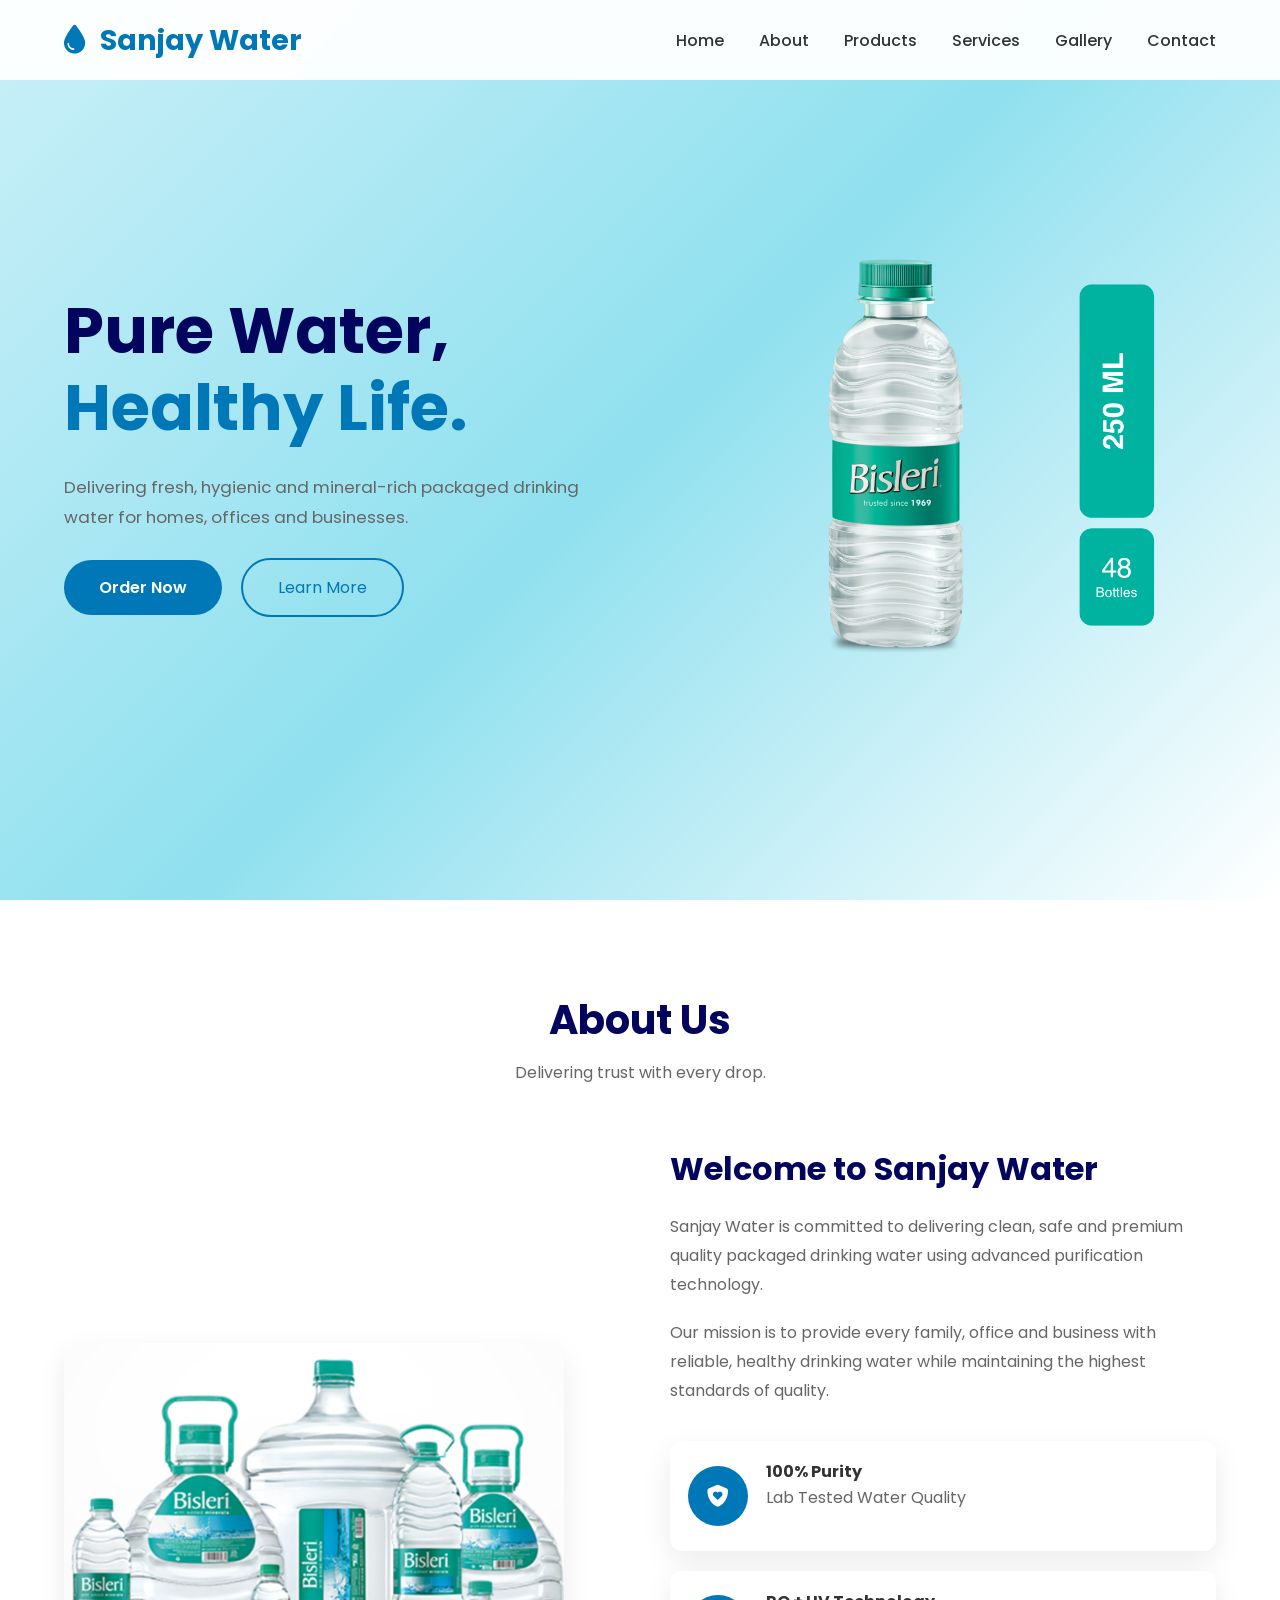
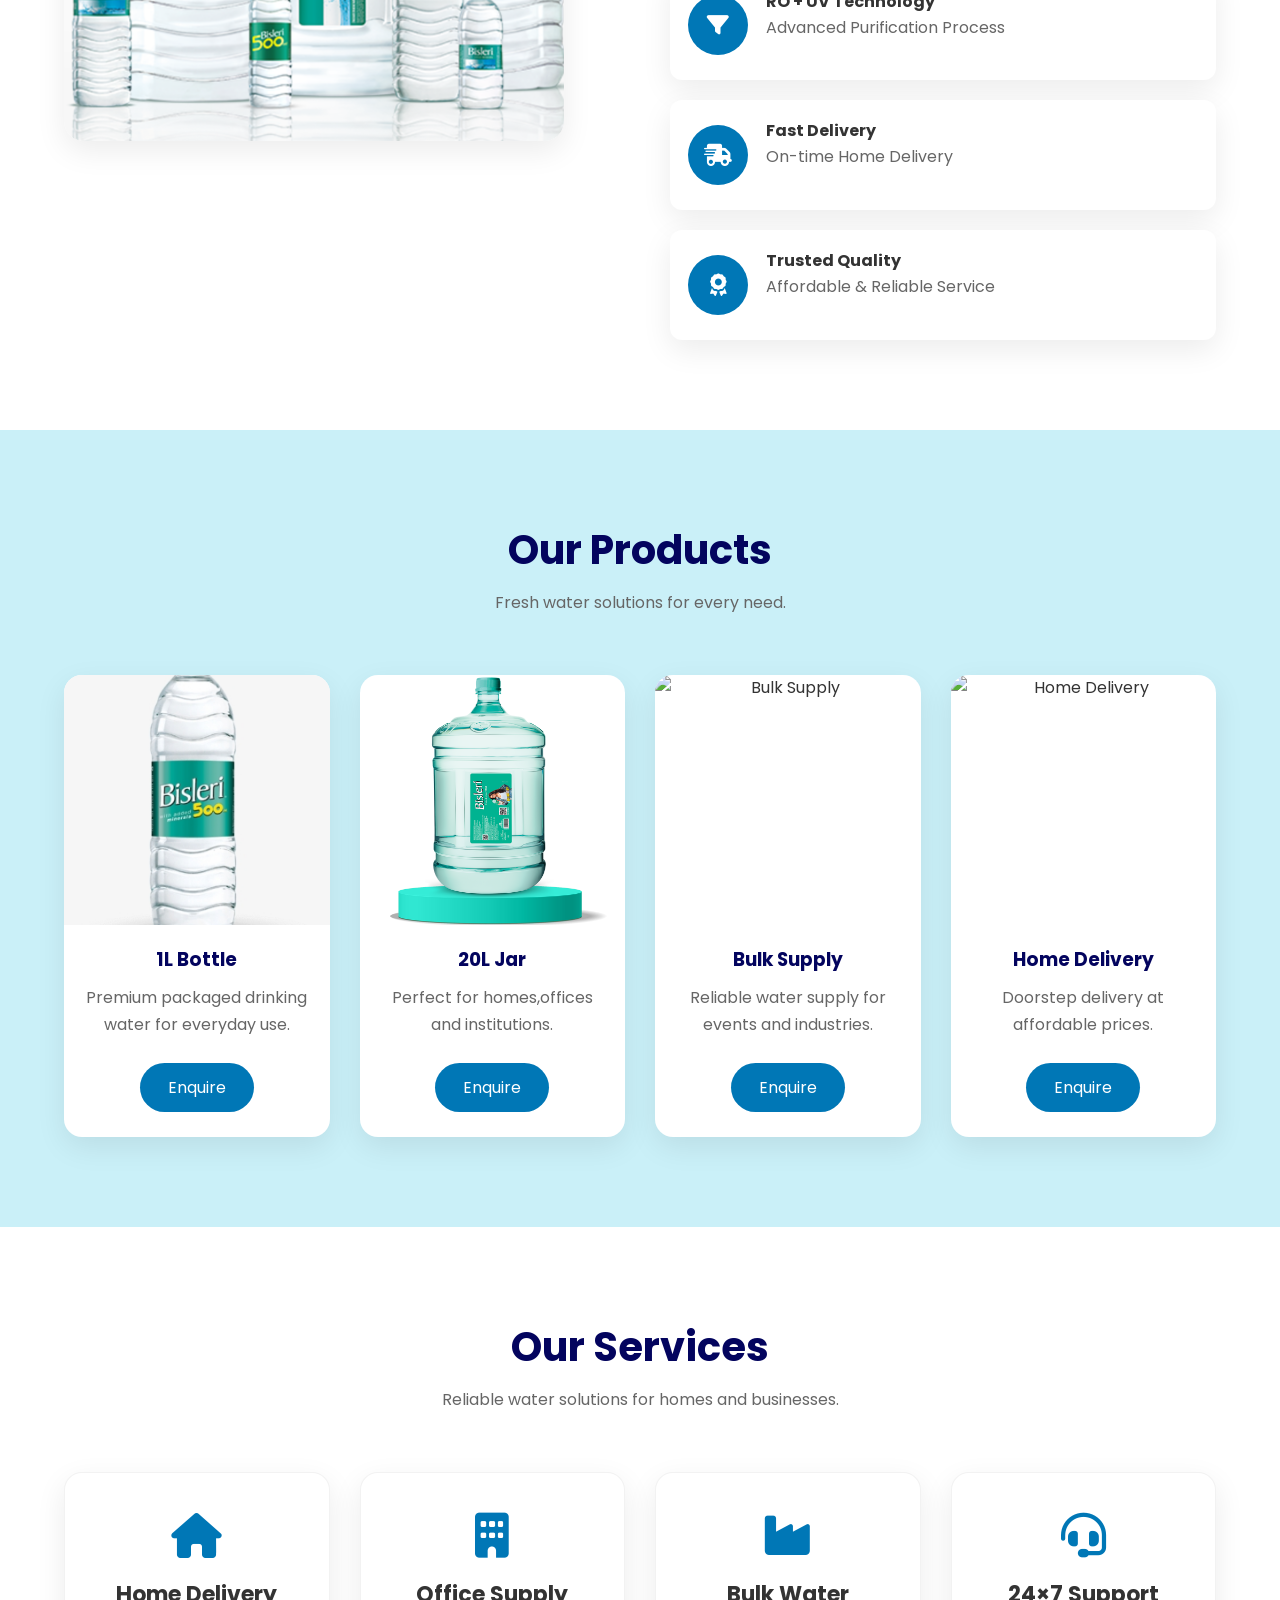
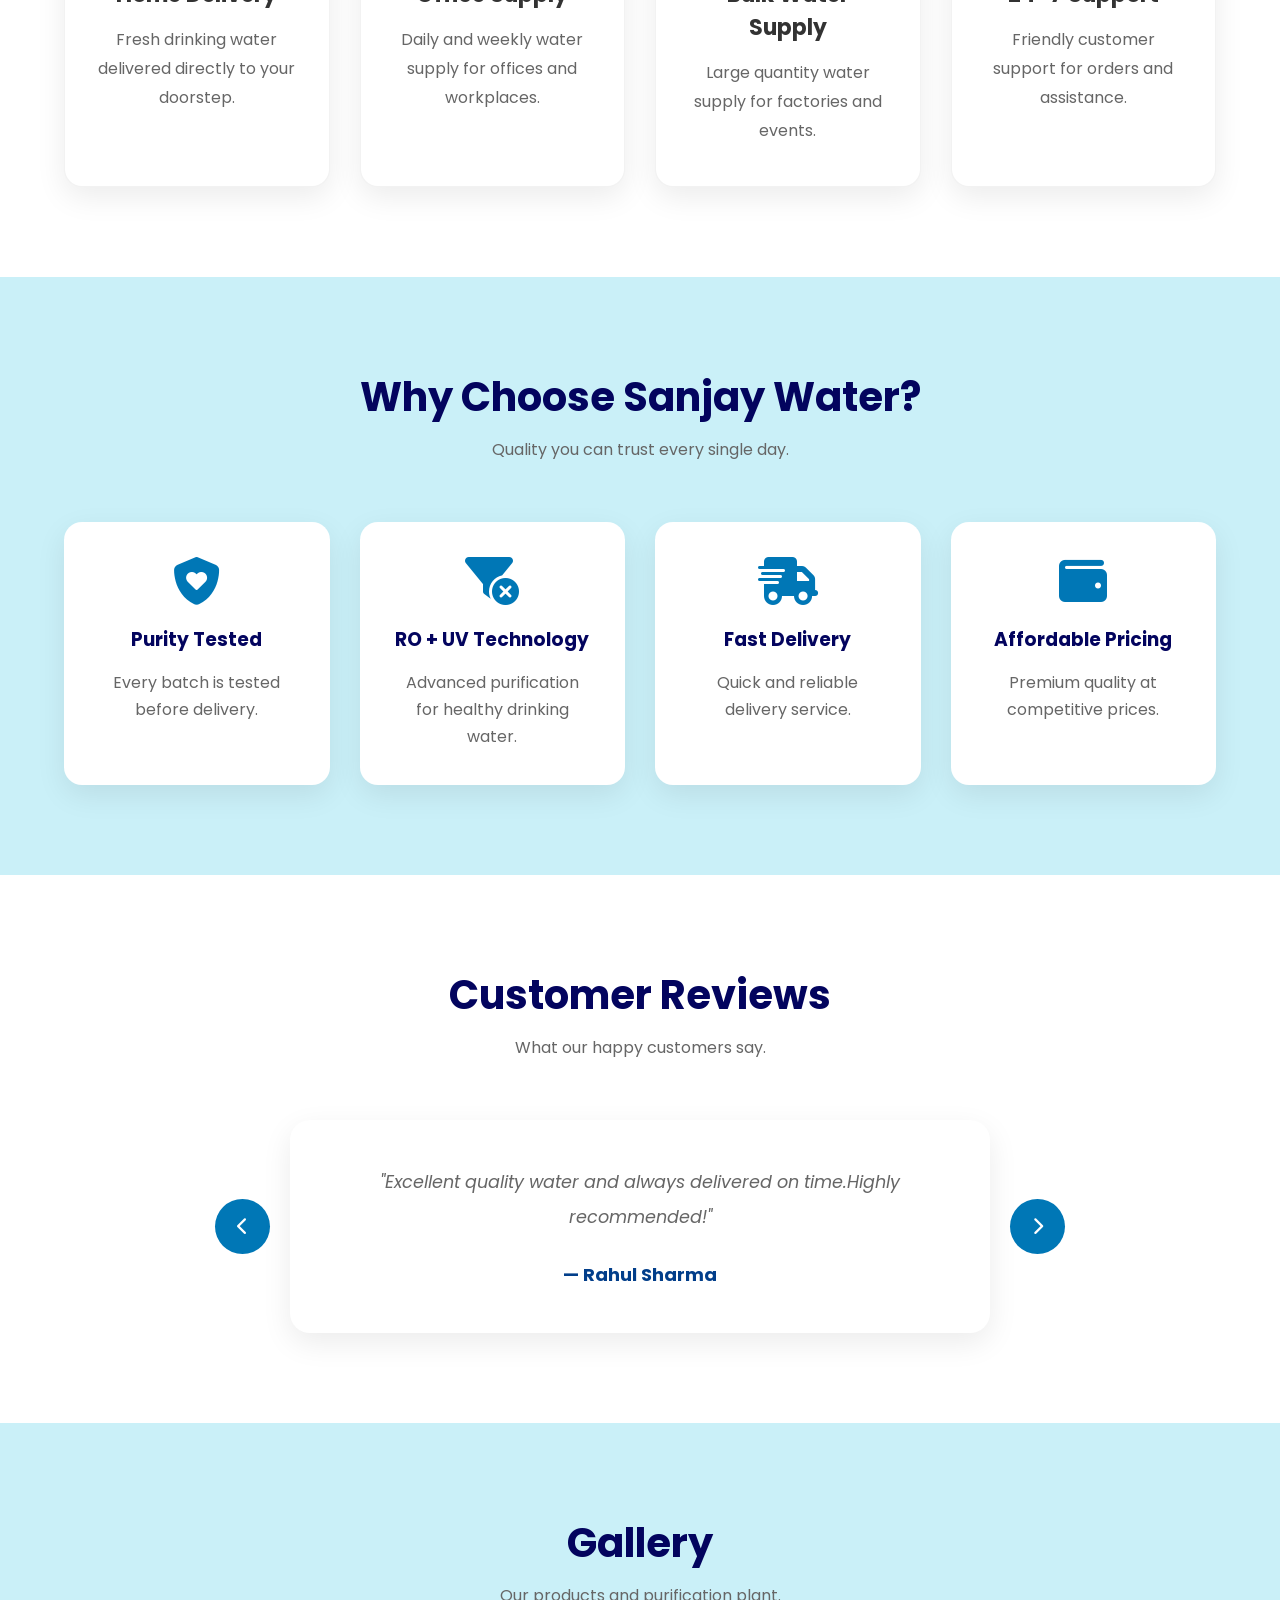
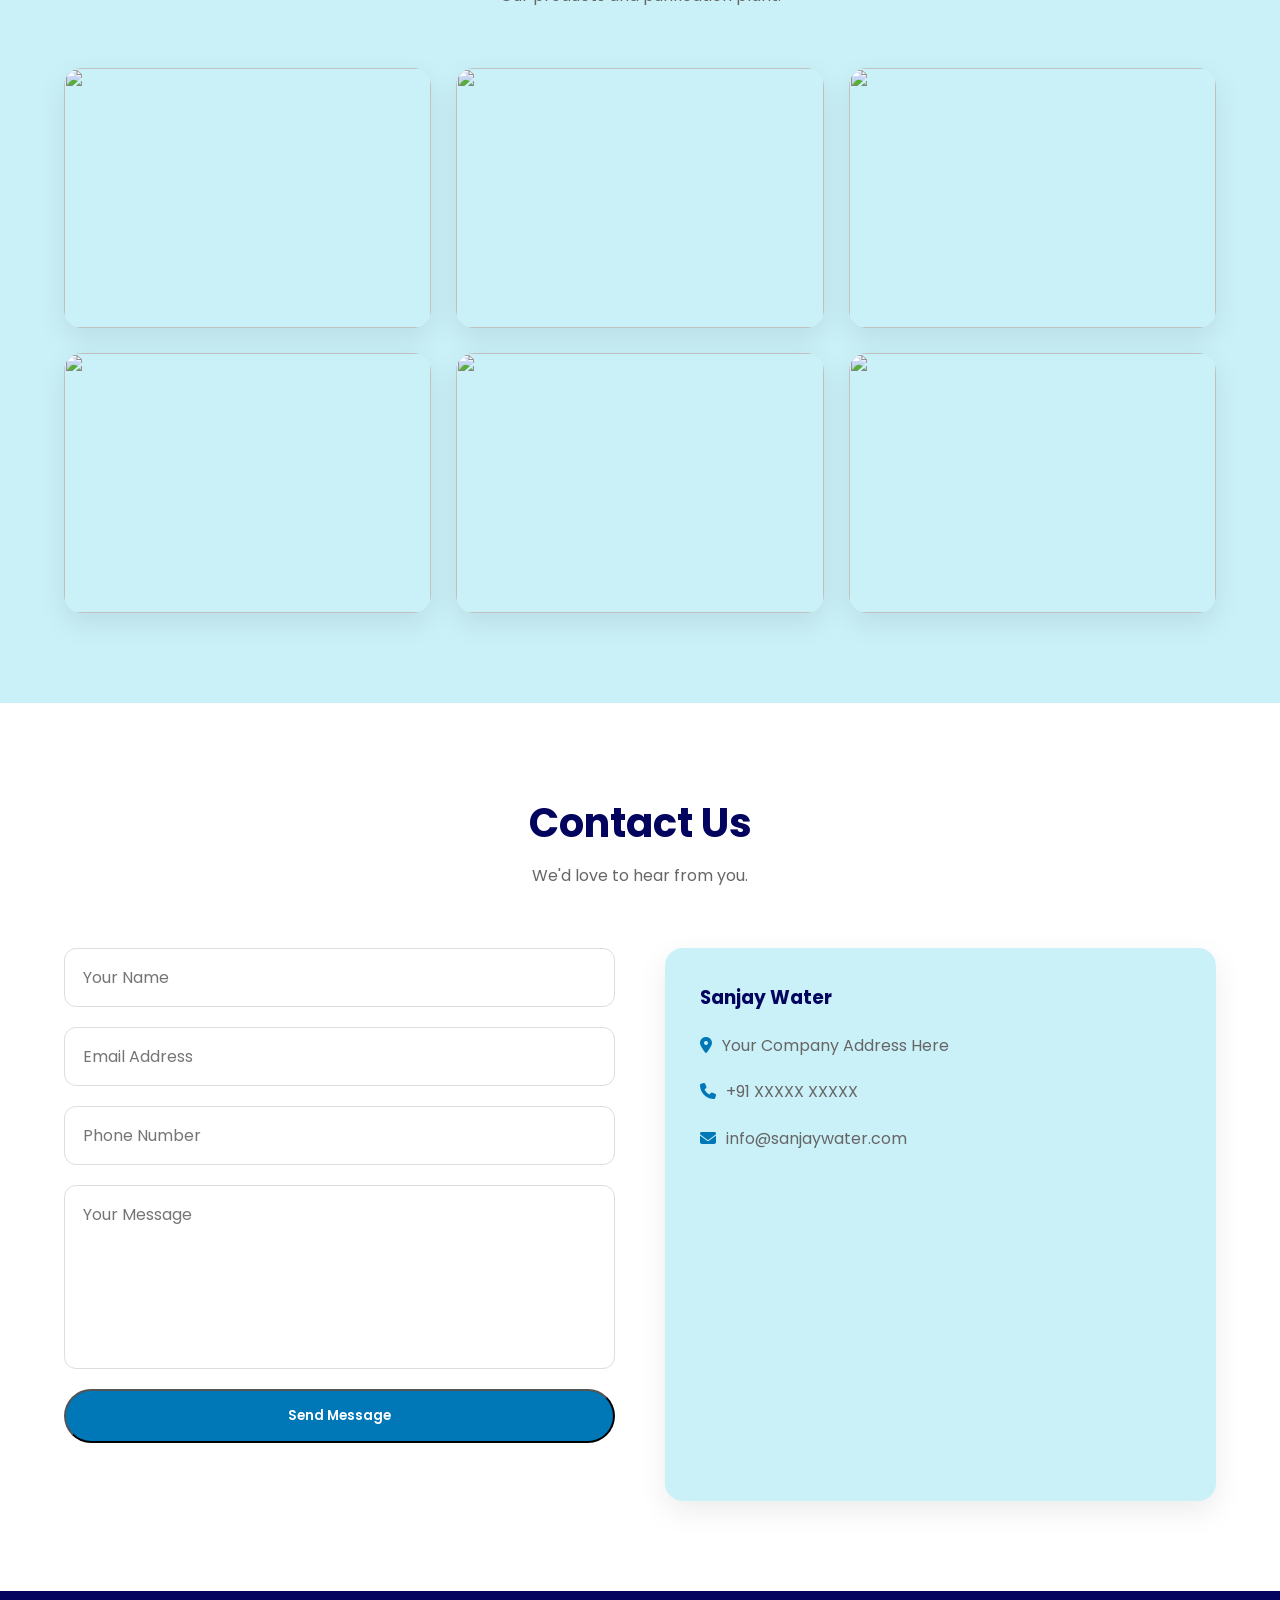
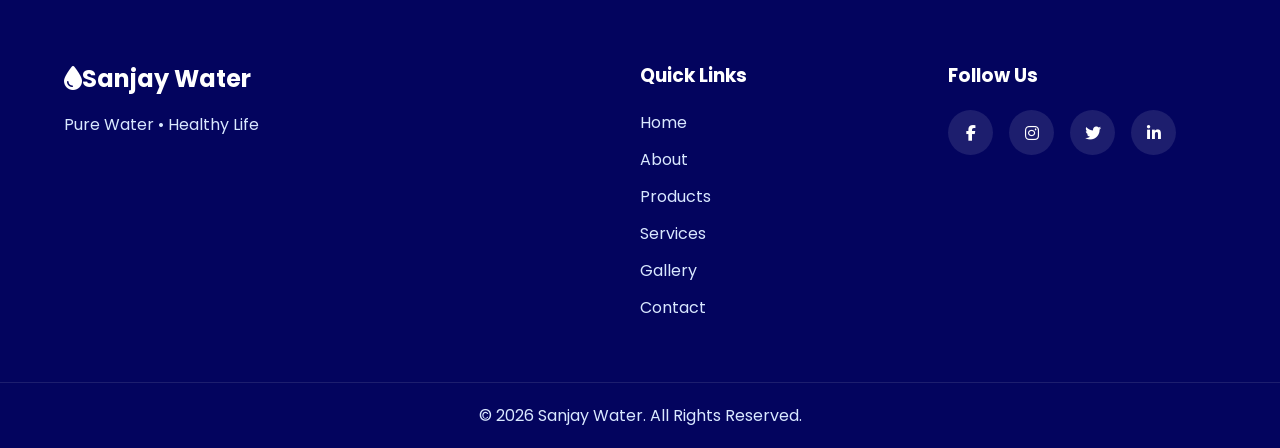
==== index.html @ 8717daac "Add Sanjay Water portfolio website" ====
<!DOCTYPE html>
<html lang="en">
<head>
    <meta charset="UTF-8">
    <meta name="viewport" content="width=device-width, initial-scale=1.0">
    <title>Sanjay Water | Pure Drinking Water</title>
    <meta name="description" content="Sanjay Water provides premium packaged drinking water, 1L bottles, 20L jars, bulk water supply and home delivery.">
    
    <!-- Google Font -->
    <link rel="preconnect" href="https://fonts.googleapis.com">
    <link rel="preconnect" href="https://fonts.gstatic.com" crossorigin>
    <link href="https://fonts.googleapis.com/css2?family=Poppins:wght@300;400;500;600;700;800&display=swap" rel="stylesheet">

    <!-- Font Awesome -->
    <link rel="stylesheet" href="https://cdnjs.cloudflare.com/ajax/libs/font-awesome/6.6.0/css/all.min.css">

    <!-- CSS -->
    <link rel="stylesheet" href="style.css">
</head>
    <body>
        
<!--====== Scroll Top Button =======-->

        <button id="scrollTop">
            <i class="fa-solid fa-arrow-up"></i>
        </button>

<!--====== HEADER =======-->

    <header class="header">
        <nav class="navbar container">
            <a href="#" class="logo">
                <i class="fa-solid fa-droplet"></i>
                Sanjay Water </a>

            <ul class="nav-links">
                <li><a href="#home">Home</a></li>
                <li><a href="#about">About</a></li>
                <li><a href="#products">Products</a></li>
                <li><a href="#services">Services</a></li>
                <li><a href="#gallery">Gallery</a></li>
                <li><a href="#contact">Contact</a></li>
            </ul>
            <div class="hamburger">
                <span></span>
                <span></span>
                <span></span>
            </div>
        </nav>
    </header>

<!--======  HERO =======-->

    <section id="home" class="hero">
        <div class="container hero-content">
            <div class="hero-text">
                <h1>
                    Pure Water,
                    <span>Healthy Life.</span>
                </h1>
                <p>Delivering fresh, hygienic and mineral-rich packaged drinking water for homes, offices and businesses.</p>
                <div class="hero-buttons">
                    <a href="#contact" class="btn"> Order Now </a>
                    <a href="#about" class="btn-outline">Learn More</a>
                </div>
            </div>
            <div class="hero-image">
                <img src="assets/images/6.png" alt="Sanjay Water Bottle">
            </div>
        </div>
    </section>

<!--======  ABOUT =======-->

    <section id="about" class="about reveal">
        <div class="container">
            <div class="section-title">
                <h2>About Us</h2>
                <p>Delivering trust with every drop.</p>
            </div>
            <div class="about-wrapper">
                <div class="about-image">
                    <img src="assets/images/2.png" alt="Water Plant">
                </div>
                <div class="about-content">
                    <h3>Welcome to Sanjay Water</h3>
                        <p>Sanjay Water is committed to delivering clean, safe and premium quality packaged drinking water using advanced purification technology.</p>
                        <p>Our mission is to provide every family, office and business with reliable, healthy drinking water while maintaining the highest standards of quality.</p>
                    <div class="about-features">
                        <div class="feature">
                            <i class="fa-solid fa-shield-heart"></i>
                            <div>
                                <h4>100% Purity</h4>
                                <p>Lab Tested Water Quality</p>
                            </div>
                        </div>
                        <div class="feature">
                            <i class="fa-solid fa-filter"></i>
                            <div>
                                <h4>RO + UV Technology</h4>
                                <p>Advanced Purification Process</p>
                            </div>
                        </div>
                        <div class="feature">
                            <i class="fa-solid fa-truck-fast"></i>
                            <div>
                                <h4>Fast Delivery</h4>
                                <p>On-time Home Delivery</p>
                            </div>
                        </div>
                        <div class="feature">
                            <i class="fa-solid fa-award"></i>
                            <div>
                                <h4>Trusted Quality</h4>
                                <p>Affordable & Reliable Service</p>
                            </div>
                        </div>
                    </div>
                </div>
            </div>
        </div>
    </section>


<!--======  PRODUCTS =======-->
    
    <section id="products" class="products reveal">
        <div class="container">
            <div class="section-title">
                <h2>Our Products</h2>
                <p>Fresh water solutions for every need.</p>
            </div>
            <div class="product-grid">
                <div class="product-card">
                    <img src="assets/images/1.png" alt="1L Bottle">
                    <h3>1L Bottle</h3>
                    <p>Premium packaged drinking water for everyday use.</p>
                    <a href="#contact" class="card-btn">Enquire</a>
                </div>
                <div class="product-card">
                    <img src="assets/images/4.png" alt="20L Jar"><h3>20L Jar</h3>
                    <p>Perfect for homes,offices and institutions.</p>
                    <a href="#contact" class="card-btn">Enquire</a>
                </div>
                <div class="product-card">
                    <img src="images/bulk.jpg" alt="Bulk Supply">
                    <h3>Bulk Supply</h3>
                    <p>Reliable water supply for events and industries.</p>
                    <a href="#contact" class="card-btn">Enquire</a>
                </div>
                <div class="product-card">
                    <img src="images/delivery.jpg" alt="Home Delivery">
                    <h3>Home Delivery</h3>
                    <p>Doorstep delivery at affordable prices.</p>
                    <a href="#contact" class="card-btn">Enquire</a>
                </div>
            </div>
        </div>
    </section>

<!--======  SERVICES =======-->

    <section id="services" class="services reveal">
        <div class="container">
            <div class="section-title">
                <h2>Our Services</h2>
                <p>Reliable water solutions for homes and businesses.</p>
            </div>
            <div class="service-grid">
                <div class="service-card">
                    <i class="fa-solid fa-house"></i>
                    <h3>Home Delivery</h3>
                    <p>Fresh drinking water delivered directly to your doorstep.</p>
                </div>
                <div class="service-card">
                    <i class="fa-solid fa-building"></i>
                    <h3>Office Supply</h3>
                    <p>Daily and weekly water supply for offices and workplaces.</p>
                </div>
                <div class="service-card">
                    <i class="fa-solid fa-industry"></i>
                    <h3>Bulk Water Supply</h3>
                    <p>Large quantity water supply for factories and events.</p>
                </div>
                <div class="service-card">
                    <i class="fa-solid fa-headset"></i>
                    <h3>24×7 Support</h3>
                    <p>Friendly customer support for orders and assistance.</p>
                </div>
            </div>
        </div>
    </section>

<!--======  WHY CHOOSE US =======-->

    <section class="why-us reveal">
        <div class="container">
            <div class="section-title">
                <h2>Why Choose Sanjay Water?</h2>
                <p>Quality you can trust every single day.</p>
            </div>
            <div class="why-grid">
                <div class="why-card">
                    <i class="fa-solid fa-shield-heart"></i>
                    <h3>Purity Tested</h3>
                    <p>Every batch is tested before delivery.</p>
                </div>
                <div class="why-card">
                    <i class="fa-solid fa-filter-circle-xmark"></i>
                    <h3>RO + UV Technology</h3>
                    <p>Advanced purification for healthy drinking water.</p>
                </div>
                <div class="why-card">
                    <i class="fa-solid fa-truck-fast"></i>
                    <h3>Fast Delivery</h3>
                    <p>Quick and reliable delivery service.</p>
                </div>
                <div class="why-card">
                    <i class="fa-solid fa-wallet"></i>
                    <h3>Affordable Pricing</h3>
                    <p>Premium quality at competitive prices.</p>
                </div>
            </div>
        </div>
    </section>

<!--======  TESTIMONIALS =======-->

    <section class="testimonials reveal">
        <div class="container">
            <div class="section-title">
                <h2>Customer Reviews</h2>
                <p>What our happy customers say.</p>
            </div>
            <div class="testimonial-slider">
                <button class="prev">
                    <i class="fa-solid fa-chevron-left"></i>
                </button>
                <div class="testimonial">
                    <p class="review">"Excellent quality water and always delivered on time.Highly recommended!"</p>
                    <h4>— Rahul Sharma</h4>
                </div>
                <div class="testimonial">
                    <p class="review">"Very professional service and affordable prices. Best water supplier in our area."</p>
                    <h4>— Priya Verma</h4>
                </div>
                <div class="testimonial">
                    <p class="review">"Crystal clear water with excellent customer support."</p>
                    <h4>— Amit Joshi</h4>
                </div>
                <button class="next">
                    <i class="fa-solid fa-chevron-right"></i>
                </button>
            </div>
        </div>
    </section>

<!--======  GALLERY =======-->

    <section id="gallery" class="gallery reveal">
        <div class="container">
            <div class="section-title">
                <h2>Gallery</h2>
                <p>Our products and purification plant.</p>
            </div>
            <div class="gallery-grid">
                <img src="images/gallery1.jpg" alt="">
                <img src="images/gallery2.jpg" alt="">
                <img src="images/gallery3.jpg" alt="">
                <img src="images/gallery4.jpg" alt="">
                <img src="images/bottle-1l.jpg" alt="">
                <img src="images/jar-20l.jpg" alt="">
            </div>
        </div>
    </section>

<!--======  GALLERY =======-->

    <section id="contact" class="contact reveal">
        <div class="container">
            <div class="section-title">
                <h2>Contact Us</h2>
                <p>We'd love to hear from you.</p>
            </div>
            <div class="contact-wrapper">
                <form id="contactForm">
                    <input
                        type="text"
                        id="name"
                        placeholder="Your Name">
                    <input
                        type="email"
                        id="email"
                        placeholder="Email Address">
                    <input
                        type="tel"
                        id="phone"
                        placeholder="Phone Number">
                    <textarea
                        id="message"
                        rows="6"
                        placeholder="Your Message"></textarea>
                    <button type="submit" class="btn">Send Message</button>
                    <p id="formMessage"></p>
                </form>
                <div class="contact-info">
                    <h3>Sanjay Water</h3>
                    <p><i class="fa-solid fa-location-dot"></i>Your Company Address Here</p>
                    <p><i class="fa-solid fa-phone"></i>+91 XXXXX XXXXX</p>
                    <p><i class="fa-solid fa-envelope"></i>info@sanjaywater.com</p>
                    <div class="map">
                        <iframe
                            src="https://www.google.com/maps?q=India&output=embed"
                            loading="lazy">
                        </iframe>
                    </div>
                </div>
            </div>
        </div>
    </section>

<!--======  FOOTER =======-->

    <footer>
        <div class="container footer-content">
            <div class="footer-logo">
                <h2>
                    <i class="fa-solid fa-droplet"></i>Sanjay Water
                </h2>
                <p>Pure Water • Healthy Life</p>
            </div>
            <div class="footer-links">
                <h3>Quick Links</h3>
                <a href="#home">Home</a>
                <a href="#about">About</a>
                <a href="#products">Products</a>
                <a href="#services">Services</a>
                <a href="#gallery">Gallery</a>
                <a href="#contact">Contact</a>
            </div>
            <div class="footer-social">
                <h3>Follow Us</h3>
                <a href="#"><i class="fab fa-facebook-f"></i></a>
                <a href="#"><i class="fab fa-instagram"></i></a>
                <a href="#"><i class="fab fa-twitter"></i></a>
                <a href="#"><i class="fab fa-linkedin-in"></i></a>
            </div>
        </div>
        <div class="copyright">
            © 2026 Sanjay Water. All Rights Reserved.
        </div>
    </footer>

<script src="script.js"></script>

</body>
</html>
---- style.css ----
@import url('https://fonts.googleapis.com/css2?family=Poppins:wght@300;400;500;600;700;800&display=swap');

:root{
    --primary:#0077B6;
    --primary-dark:#023E8A;
    --secondary:#90E0EF;
    --light:#CAF0F8;
    --white:#FFFFFF;
    --dark:#03045E;
    --text:#333333;
    --gray:#666666;
    --shadow:0 10px 30px rgba(0,0,0,.08);
    --radius:14px;
    --transition:.35s ease;
}

*{
    margin:0;
    padding:0;
    box-sizing:border-box;
}

html{
    scroll-behavior:smooth;
}

body{
    font-family:'Poppins',sans-serif;
    color:var(--text);
    background:#fff;
    overflow-x:hidden;
}

img{
    max-width:100%;
    display:block;
}

a{
    text-decoration:none;
}

ul{
    list-style:none;
}

.container{
    width:90%;
    max-width:1200px;
    margin:auto;
}

section{
    padding:90px 0;
}


.section-title{
    text-align:center;
    margin-bottom:60px;
}

.section-title h2{
    font-size:2.5rem;
    color:var(--dark);
    margin-bottom:10px;
}

.section-title p{
    color:var(--gray);
}


.btn{
    display:inline-block;
    padding:15px 35px;
    background:var(--primary);
    color:#fff;
    border-radius:50px;
    transition:var(--transition);
    font-weight:600;
}

.btn:hover{
    background:var(--primary-dark);
    transform:translateY(-4px);
}

.btn-outline{
    display:inline-block;
    padding:15px 35px;
    border:2px solid var(--primary);
    color:var(--primary);
    border-radius:50px;
    transition:var(--transition);
    margin-left:15px;
}

.btn-outline:hover{
    background:var(--primary);
    color:#fff;
}


.header{
    position:fixed;
    top:0;
    left:0;
    width:100%;
    z-index:999;
    background:rgba(255,255,255,.95);
    backdrop-filter:blur(12px);
    box-shadow:0 2px 20px rgba(0,0,0,.05);
}

.navbar{
    display:flex;
    justify-content:space-between;
    align-items:center;
    height:80px;
}

.logo{
    color:var(--primary);
    font-size:1.8rem;
    font-weight:700;
}

.logo i{
    margin-right:8px;
}

.nav-links{
    display:flex;
    gap:35px;
}

.nav-links a{
    color:var(--text);
    font-weight:500;
    transition:var(--transition);
    position:relative;
}

.nav-links a:hover{
    color:var(--primary);
}

.nav-links a::after{
    content:"";
    position:absolute;
    left:0;
    bottom:-8px;
    width:0;
    height:2px;
    background:var(--primary);
    transition:var(--transition);
}

.nav-links a:hover::after{
    width:100%;
}


.hamburger{
    display:none;
    cursor:pointer;
}

.hamburger span{
    display:block;
    width:28px;
    height:3px;
    background:var(--dark);
    margin:6px 0;
    border-radius:5px;
}


.hero{
    min-height:100vh;
    display:flex;
    align-items:center;
    background:linear-gradient(135deg,#CAF0F8,#90E0EF,#FFFFFF);
    padding-top:100px;
}

.hero-content{
    display:grid;
    grid-template-columns:repeat(2,1fr);
    gap:60px;
    align-items:center;
}

.hero-text h1{
    font-size:4rem;
    line-height:1.2;
    color:var(--dark);
}

.hero-text span{
    color:var(--primary);
}

.hero-text p{
    margin:25px 0;
    color:var(--gray);
    line-height:1.8;
    font-size:1.05rem;
}

.hero-image img{
    width:100%;
    animation:float 4s ease-in-out infinite;
}

@keyframes float{
    0%{
        transform:translateY(0);
    }
    50%{
        transform:translateY(-15px);
    }
    100%{
        transform:translateY(0);
    }
}


.about{
    background:#fff;
}

.about-wrapper{
    display:grid;
    grid-template-columns:repeat(2,1fr);
    gap:60px;
    align-items:center;
}

.about-image img{
    border-radius:20px;
    box-shadow:var(--shadow);
}

.about-content h3{
    font-size:2rem;
    color:var(--dark);
    margin-bottom:20px;
}

.about-content p{
    color:var(--gray);
    line-height:1.8;
    margin-bottom:20px;
}

.about-features{
    margin-top:35px;
    display:grid;
    gap:20px;
}

.feature{
    display:flex;
    gap:18px;
    align-items:center;
    background:#fff;
    padding:18px;
    border-radius:12px;
    box-shadow:var(--shadow);
    transition:var(--transition);
}

.feature:hover{
    transform:translateY(-6px);
}

.feature i{
    width:60px;
    height:60px;
    background:var(--primary);
    color:#fff;
    display:flex;
    justify-content:center;
    align-items:center;
    border-radius:50%;
    font-size:22px;
}


.products{
    background:var(--light);
}

.product-grid{
    display:grid;
    grid-template-columns:repeat(4,1fr);
    gap:30px;
}

.product-card{
    background:#fff;
    border-radius:18px;
    overflow:hidden;
    box-shadow:var(--shadow);
    transition:var(--transition);
    text-align:center;
}

.product-card:hover{
    transform:translateY(-10px);
}

.product-card img{
    height:250px;
    width:100%;
    object-fit:cover;
}

.product-card h3{
    margin:20px 0 10px;
    color:var(--dark);
}

.product-card p{
    padding:0 20px;
    color:var(--gray);
    line-height:1.7;
}

.card-btn{
    display:inline-block;
    margin:25px 0;
    background:var(--primary);
    color:#fff;
    padding:12px 28px;
    border-radius:40px;
    transition:var(--transition);
}

.card-btn:hover{
    background:var(--primary-dark);
}


.services{
    background:#ffffff;
}

.service-grid{
    display:grid;
    grid-template-columns:repeat(4,1fr);
    gap:30px;
}

.service-card{
    background:#fff;
    padding:40px 30px;
    border-radius:18px;
    text-align:center;
    box-shadow:var(--shadow);
    transition:var(--transition);
    border:1px solid rgba(0,0,0,.05);
}

.service-card:hover{
    transform:translateY(-10px);
    background:var(--primary);
    color:#fff;
}

.service-card i{
    font-size:45px;
    color:var(--primary);
    margin-bottom:20px;
    transition:.4s;
}

.service-card:hover i{
    color:#fff;
}

.service-card h3{
    margin-bottom:15px;
    font-size:22px;
}

.service-card p{
    line-height:1.8;
    color:var(--gray);
}

.service-card:hover p{
    color:#fff;
}

.why-us{
    background:var(--light);
}

.why-grid{
    display:grid;
    grid-template-columns:repeat(4,1fr);
    gap:30px;
}

.why-card{
    background:#fff;
    padding:35px;
    text-align:center;
    border-radius:18px;
    transition:var(--transition);
    box-shadow:var(--shadow);
}

.why-card:hover{
    transform:translateY(-10px);
}

.why-card i{
    font-size:48px;
    color:var(--primary);
    margin-bottom:20px;
}

.why-card h3{
    color:var(--dark);
    margin-bottom:15px;
}

.why-card p{
    color:var(--gray);
    line-height:1.7;
}


.testimonials{
    background:#fff;
}

.testimonial-slider{
    position:relative;
    display:flex;
    justify-content:center;
    align-items:center;
   gap:20px;
}

.testimonial{
    max-width:700px;
    background:#fff;
    padding:45px;
    border-radius:20px;
    text-align:center;
    box-shadow:var(--shadow);
    display:none;
}

.testimonial.active{
    display:block;
    animation:fade .6s ease;
}

@keyframes fade{
    from{
        opacity:0;
        transform:translateY(20px);
    }
    to{
        opacity:1;
        transform:translateY(0);
    }
}

.review{
    font-size:1.1rem;
    line-height:2;
    color:var(--gray);
    font-style:italic;
    margin-bottom:25px;
}

.testimonial h4{
    color:var(--primary-dark);
    font-size:18px;
}

.prev,
.next{
    width:55px;
    height:55px;
    border:none;
    border-radius:50%;
    background:var(--primary);
    color:#fff;
    cursor:pointer;
    transition:.3s;
    font-size:18px;
}

.prev:hover,
.next:hover{
    background:var(--primary-dark);
    transform:scale(1.08);
}


#scrollTop{
    position:fixed;
    right:25px;
    bottom:25px;
    width:50px;
    height:50px;
    border:none;
    border-radius:50%;
    background:var(--primary);
    color:#fff;
    cursor:pointer;
    display:none;
    z-index:9999;
    box-shadow:0 8px 25px rgba(0,0,0,.2);
    transition:.3s;
}

#scrollTop:hover{
    background:var(--primary-dark);
    transform:translateY(-5px);
}


.reveal{
    opacity:0;
    transform:translateY(80px);
    transition:1s;
}

.reveal.active{
    opacity:1;
    transform:translateY(0);
}


img{
    transition:.5s;
}

img:hover{
    transform:scale(1.03);
}

button{
    font-family:'Poppins',sans-serif;
}

input,
textarea{
    font-family:'Poppins',sans-serif;
}


.gallery{
    background:var(--light);
}

.gallery-grid{
    display:grid;
    grid-template-columns:repeat(3,1fr);
    gap:25px;
}

.gallery-grid img{
    width:100%;
    height:260px;
    object-fit:cover;
    border-radius:18px;
    cursor:pointer;
    transition:.4s;
    box-shadow:var(--shadow);
}

.gallery-grid img:hover{
    transform:scale(1.05);
}


.contact{
    background:#fff;
}

.contact-wrapper{
    display:grid;
    grid-template-columns:1fr 1fr;
    gap:50px;
}

#contactForm{
    display:flex;
    flex-direction:column;
    gap:20px;
}

#contactForm input,
#contactForm textarea{
    padding:16px 18px;
    border:1px solid #ddd;
    border-radius:12px;
    outline:none;
    transition:.3s;
    font-size:16px;
}

#contactForm input:focus,
#contactForm textarea:focus{
    border-color:var(--primary);
    box-shadow:0 0 8px rgba(0,119,182,.2);
}

#contactForm textarea{
    resize:none;
}

#formMessage{
    margin-top:15px;
    font-weight:600;
}

.contact-info{
    background:var(--light);
    padding:35px;
    border-radius:18px;
    box-shadow:var(--shadow);
}

.contact-info h3{
    color:var(--dark);
    margin-bottom:20px;
}

.contact-info p{
    margin-bottom:18px;
    color:var(--gray);
    line-height:1.8;
}

.contact-info i{
    color:var(--primary);
    margin-right:10px;
}

.map{
    margin-top:25px;
    overflow:hidden;
    border-radius:15px;
}

.map iframe{
    width:100%;
    height:280px;
    border:0;
}


footer{
    background:var(--dark);
    color:#fff;
    padding-top:70px;
}

.footer-content{
    display:grid;
    grid-template-columns:2fr 1fr 1fr;
    gap:40px;
    padding-bottom:50px;
}

.footer-logo h2{
    color:#fff;
    margin-bottom:15px;
}

.footer-logo p{
    color:#d9e8ff;
    line-height:1.8;
}

.footer-links h3,
.footer-social h3{
    margin-bottom:20px;
}

.footer-links a{
    display:block;
    color:#d9e8ff;
    margin-bottom:12px;
    transition:.3s;
}

.footer-links a:hover{
    color:#90E0EF;
    padding-left:8px;
}

.footer-social a{
    display:inline-flex;
    justify-content:center;
    align-items:center;
    width:45px;
    height:45px;
    background:rgba(255,255,255,.1);
    color:#fff;
    border-radius:50%;
    margin-right:12px;
    transition:.3s;
}

.footer-social a:hover{
    background:var(--secondary);
    color:var(--dark);
    transform:translateY(-5px);
}

.copyright{
    border-top:1px solid rgba(255,255,255,.1);
    text-align:center;
    padding:20px;
    color:#d9e8ff;
}

/*========  RESPONSIVE  ==========*/

@media(max-width:992px){
    .hero-content,.about-wrapper,.contact-wrapper {grid-template-columns:1fr;}
    .product-grid,.service-grid,.why-grid {grid-template-columns:repeat(2,1fr);}
    .gallery-grid {grid-template-columns:repeat(2,1fr);}
    .footer-content {grid-template-columns:1fr;text-align:center;}
}

@media(max-width:768px){
    .nav-links{position:fixed; top:80px; right:-100%; width:260px; height:100vh; background:#fff; display:flex; flex-direction:column; padding:40px 20px; gap:25px; box-shadow:-5px 0 20px rgba(0,0,0,.1); transition:.4s;}
    .nav-links.active{right:0;}
    .hamburger{display:block;}
    .hero-text h1{font-size:2.8rem;}
    .product-grid,.service-grid,.why-grid,.gallery-grid {grid-template-columns:1fr;}
    .section-title h2{font-size:2rem;}
    .hero{text-align:center;}
    .hero-buttons{display:flex; flex-direction:column; gap:15px; align-items:center;}
    .btn-outline{margin-left:0;}
}

@media(max-width:500px){
    .container{width:92%;}
    .hero-text h1{font-size:2.2rem;}
    .section{padding:70px 0;}
    .testimonial{padding:25px;}
    .prev,.next{width:45px; height:45px;}
    .gallery-grid img{height:220px;}
    .contact-info{padding:25px;}
}
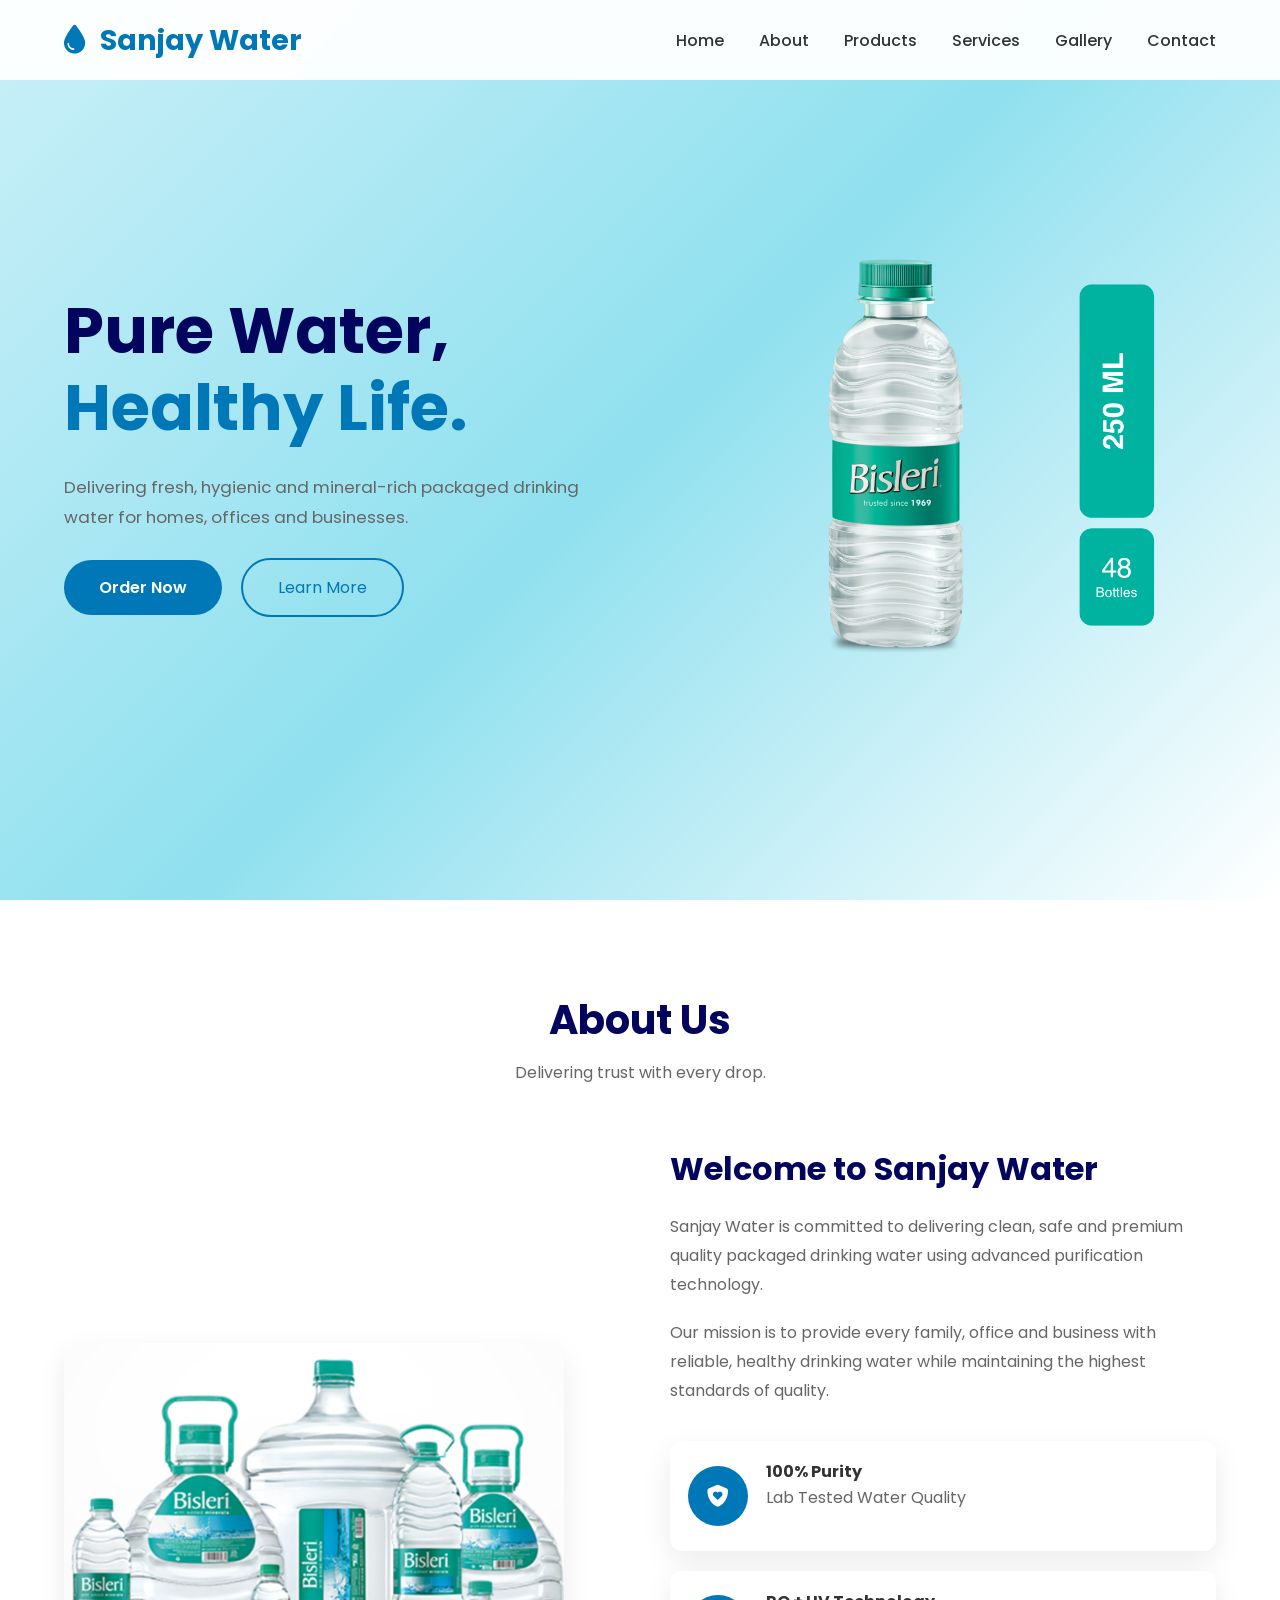
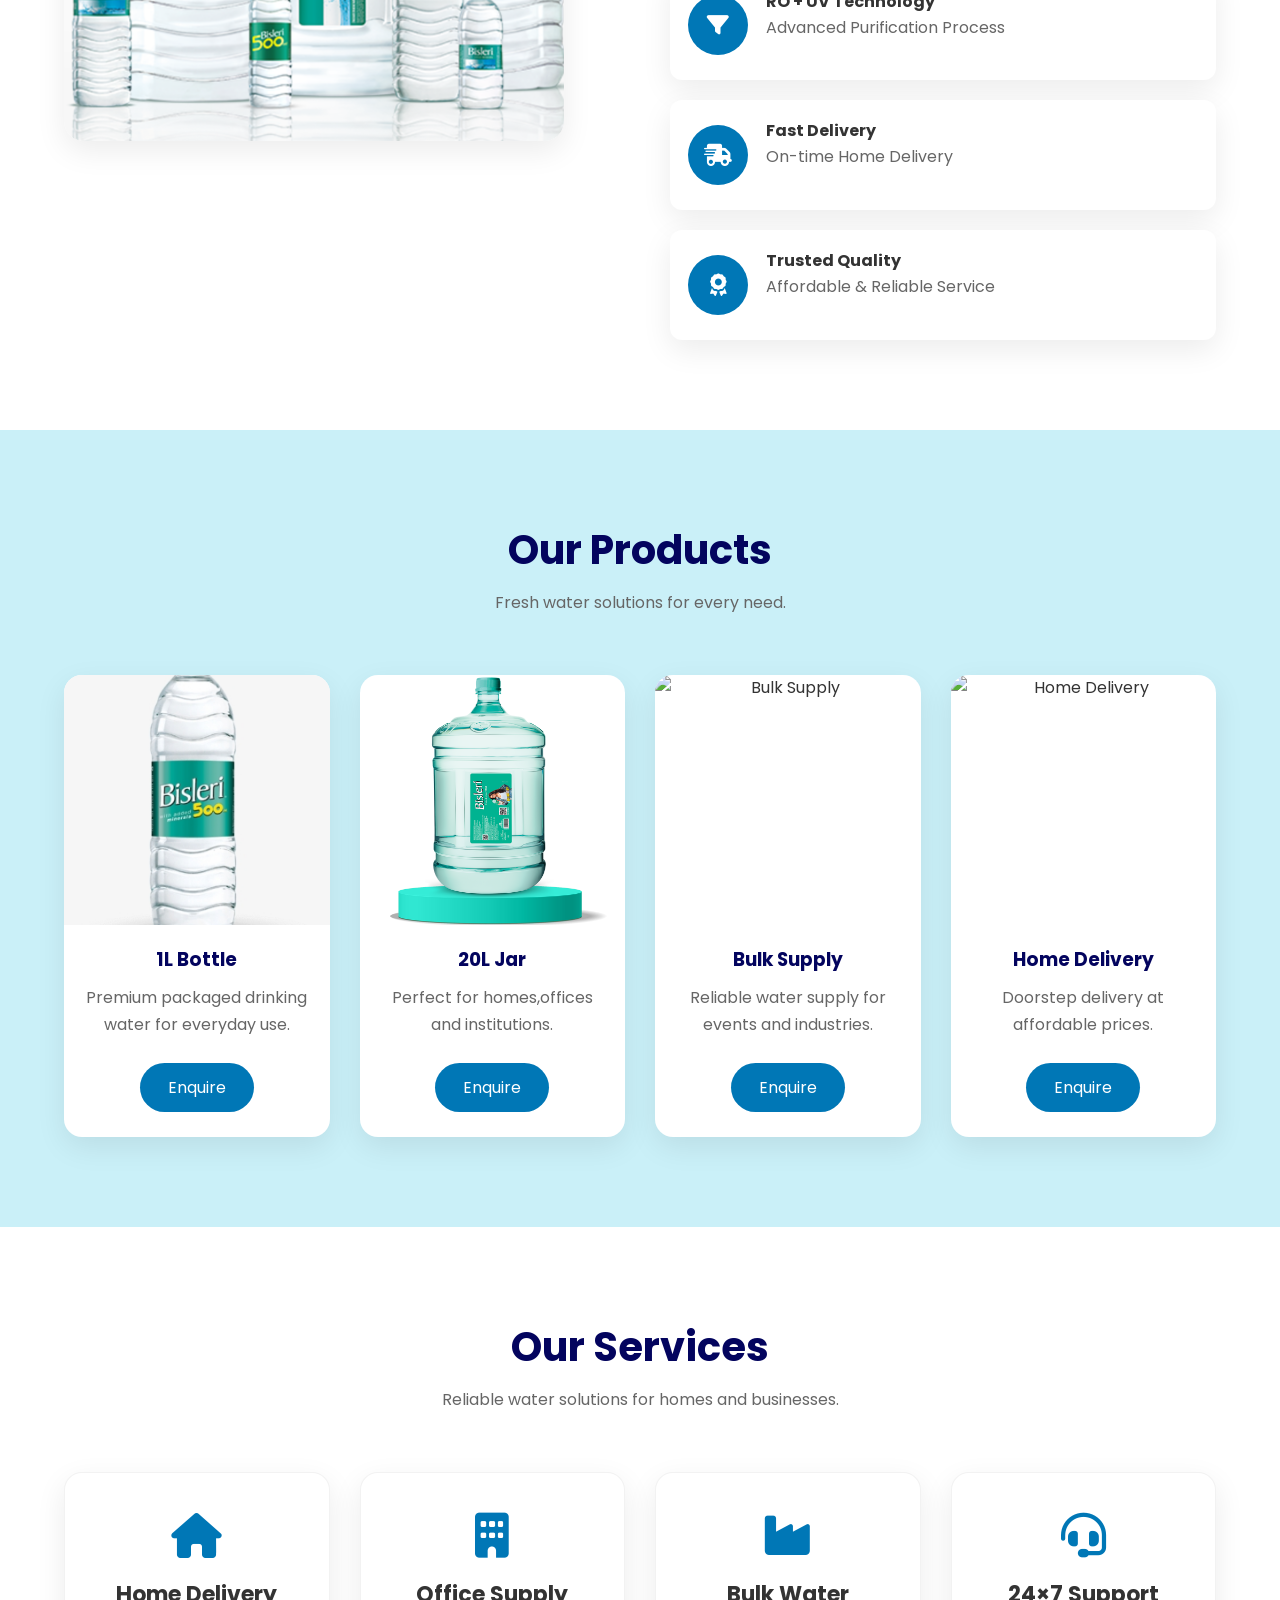
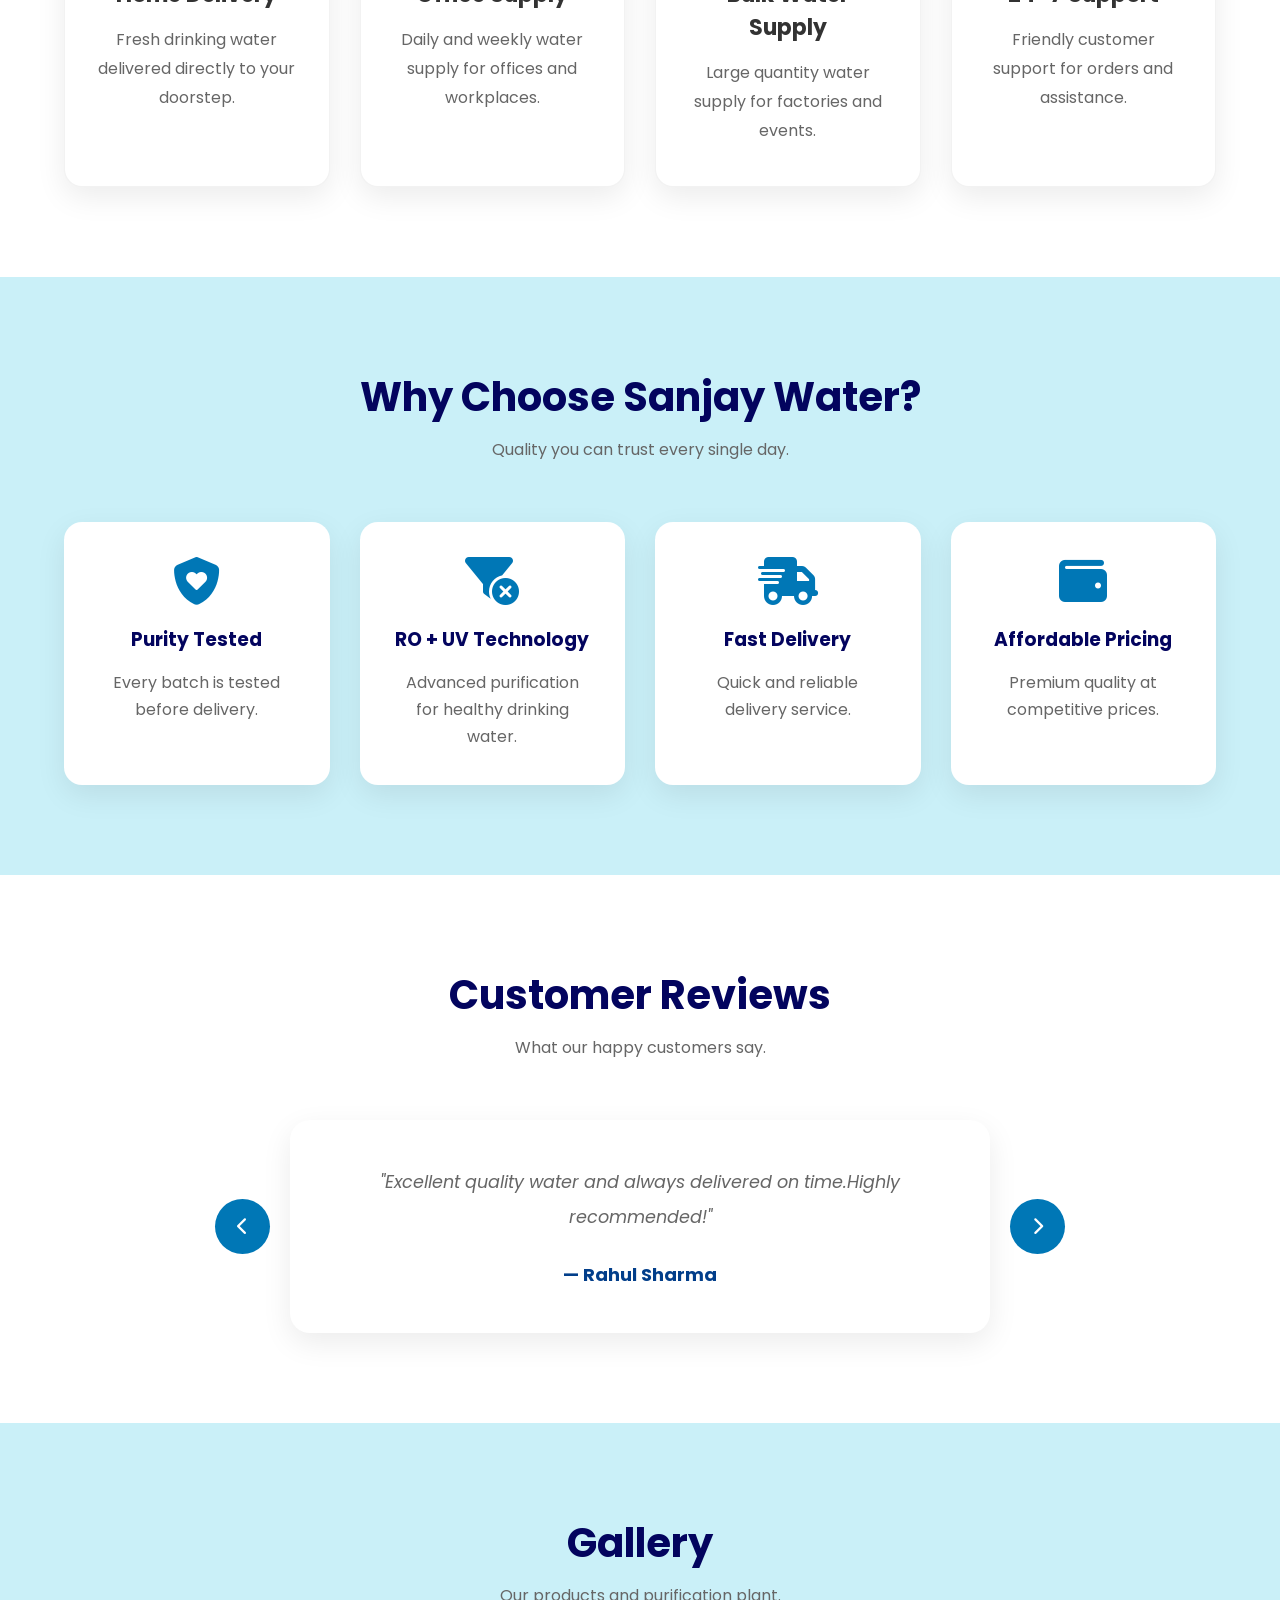
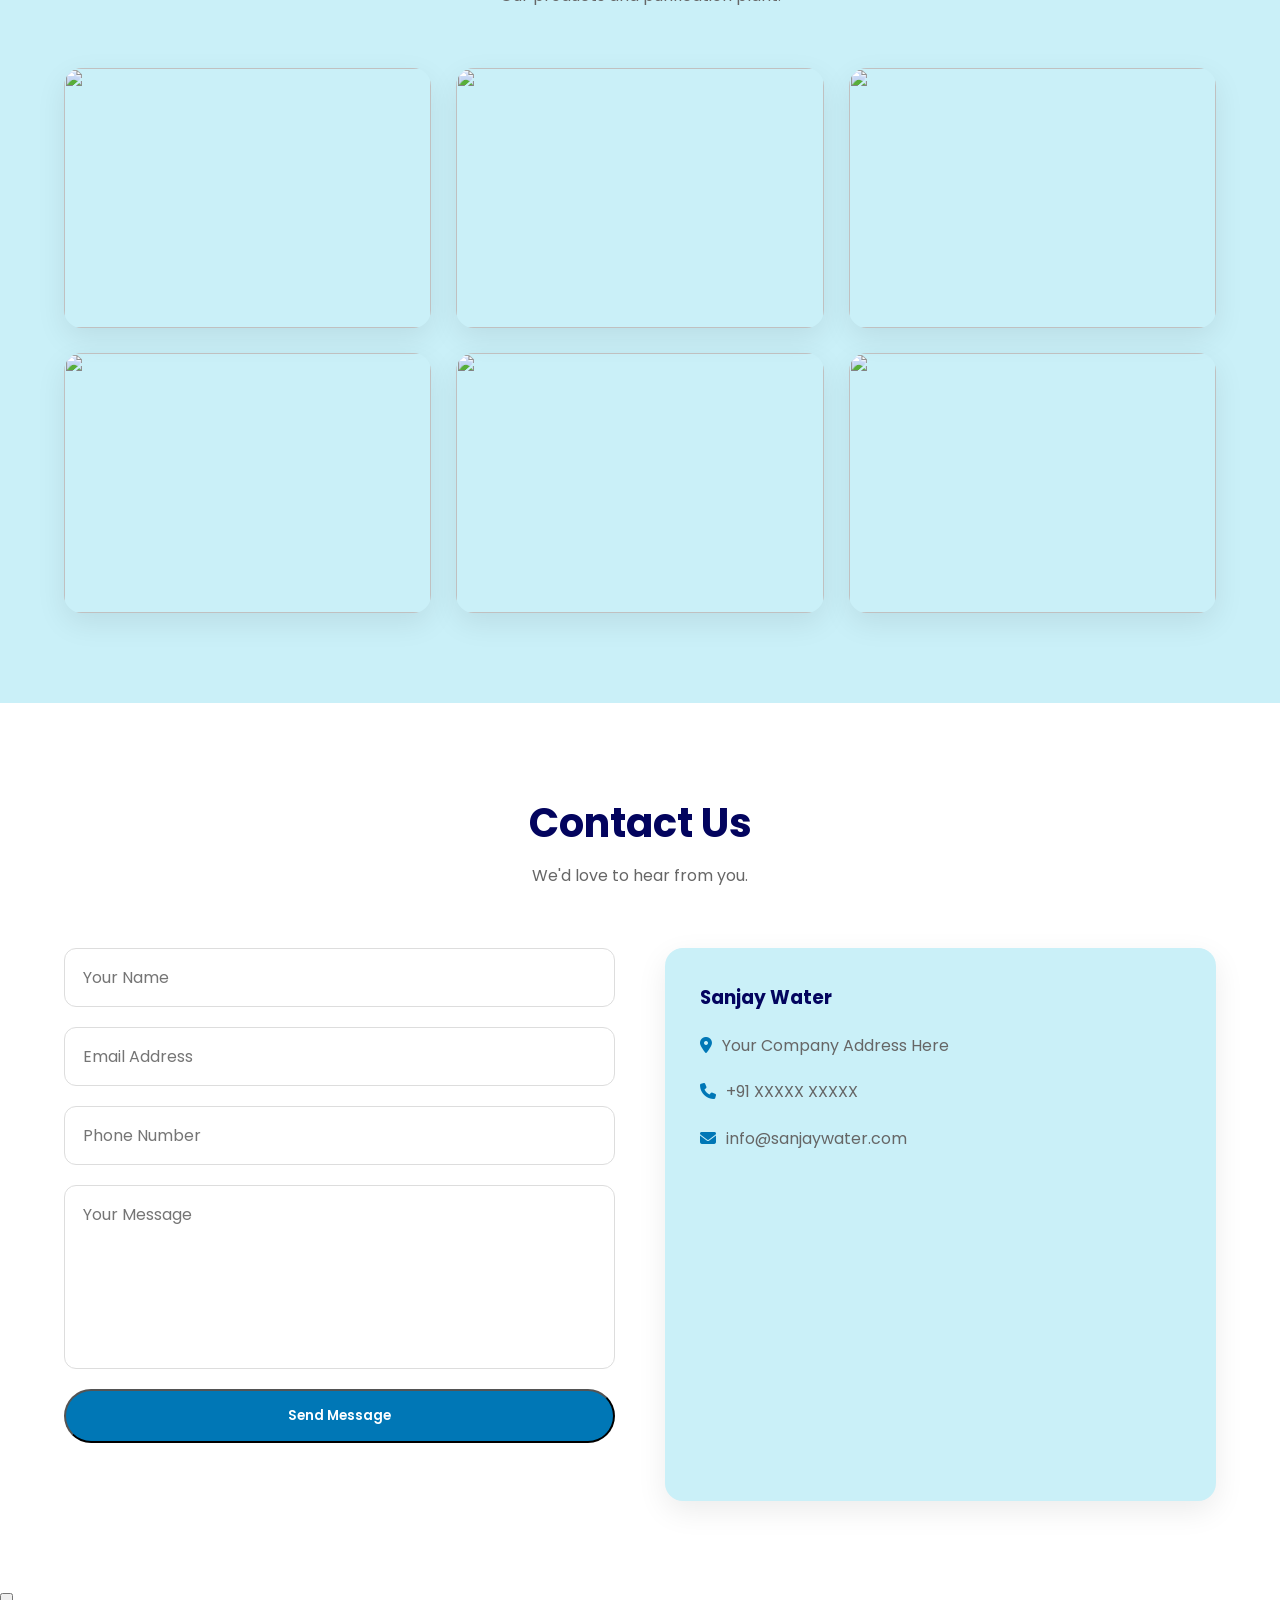
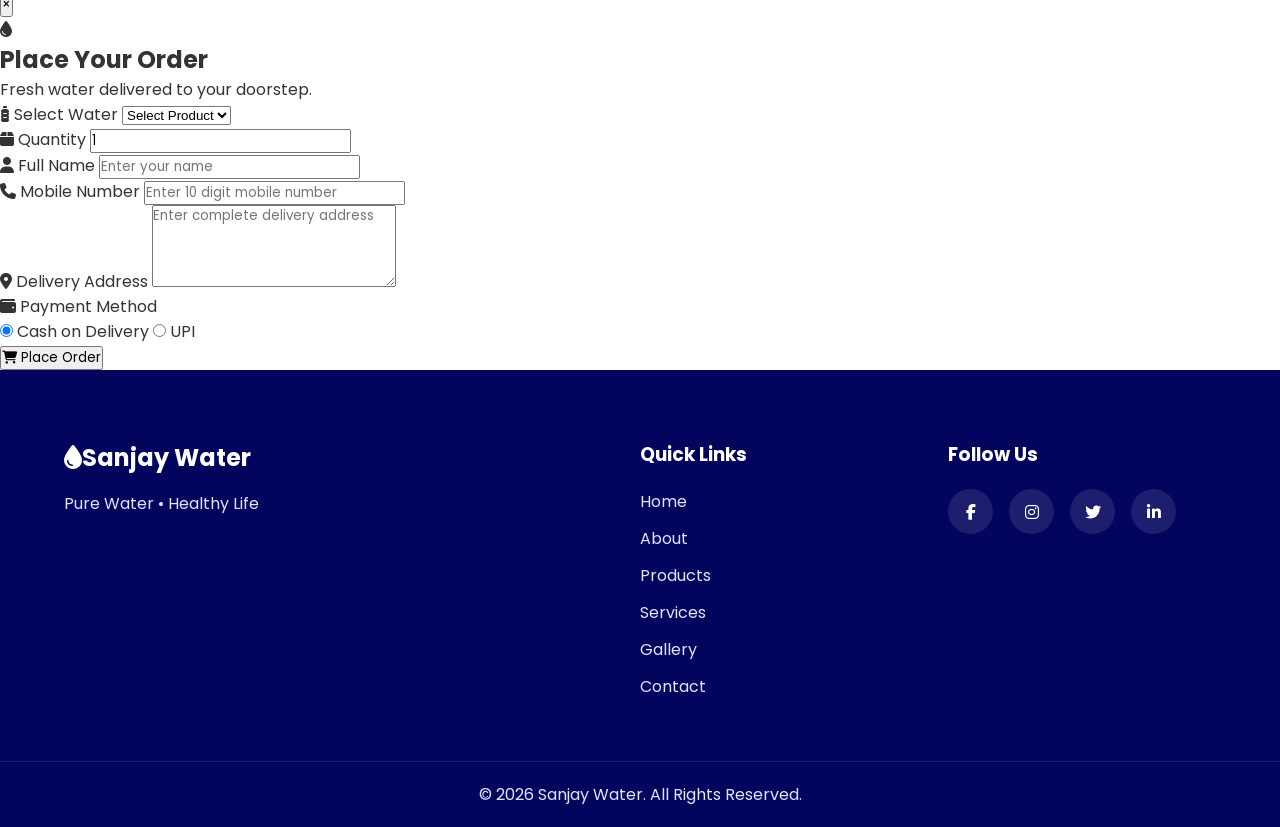
==== commit 4cc93ebb: "Update index.html change one" ====
--- a/index.html
+++ b/index.html
@@ -318,6 +318,138 @@
             </div>
         </div>
     </section>
+<!--====== ORDER MODAL =======-->
+<div id="orderModal" class="order-modal">
+    <div class="order-box">
+
+        <button type="button" class="order-close" id="closeOrder">
+            &times;
+        </button>
+
+        <div class="order-header">
+            <i class="fa-solid fa-droplet"></i>
+            <h2>Place Your Order</h2>
+            <p>Fresh water delivered to your doorstep.</p>
+        </div>
+
+        <form id="orderForm">
+
+            <!-- Product -->
+            <div class="order-field">
+                <label for="orderProduct">
+                    <i class="fa-solid fa-bottle-water"></i>
+                    Select Water
+                </label>
+
+                <select id="orderProduct" required>
+                    <option value="">Select Product</option>
+                    <option value="1L Bottle">1L Bottle</option>
+                    <option value="20L Jar">20L Jar</option>
+                    <option value="Bulk Supply">Bulk Supply</option>
+                </select>
+            </div>
+
+            <!-- Quantity -->
+            <div class="order-field">
+                <label for="orderQuantity">
+                    <i class="fa-solid fa-box"></i>
+                    Quantity
+                </label>
+
+                <input
+                    type="number"
+                    id="orderQuantity"
+                    min="1"
+                    value="1"
+                    placeholder="Enter quantity"
+                    required>
+            </div>
+
+            <!-- Customer Name -->
+            <div class="order-field">
+                <label for="orderName">
+                    <i class="fa-solid fa-user"></i>
+                    Full Name
+                </label>
+
+                <input
+                    type="text"
+                    id="orderName"
+                    placeholder="Enter your name"
+                    required>
+            </div>
+
+            <!-- Mobile -->
+            <div class="order-field">
+                <label for="orderPhone">
+                    <i class="fa-solid fa-phone"></i>
+                    Mobile Number
+                </label>
+
+                <input
+                    type="tel"
+                    id="orderPhone"
+                    maxlength="10"
+                    inputmode="numeric"
+                    placeholder="Enter 10 digit mobile number"
+                    required>
+            </div>
+
+            <!-- Address -->
+            <div class="order-field">
+                <label for="orderAddress">
+                    <i class="fa-solid fa-location-dot"></i>
+                    Delivery Address
+                </label>
+
+                <textarea
+                    id="orderAddress"
+                    rows="4"
+                    placeholder="Enter complete delivery address"
+                    required></textarea>
+            </div>
+
+            <!-- Payment -->
+            <div class="order-field">
+                <label>
+                    <i class="fa-solid fa-wallet"></i>
+                    Payment Method
+                </label>
+
+                <div class="payment-options">
+
+                    <label class="payment-option">
+                        <input
+                            type="radio"
+                            name="paymentMethod"
+                            value="Cash on Delivery"
+                            checked>
+                        <span>Cash on Delivery</span>
+                    </label>
+
+                    <label class="payment-option">
+                        <input
+                            type="radio"
+                            name="paymentMethod"
+                            value="UPI">
+                        <span>UPI</span>
+                    </label>
+
+                </div>
+            </div>
+
+            <!-- Submit -->
+            <button type="submit" class="order-submit">
+                <i class="fa-solid fa-cart-shopping"></i>
+                Place Order
+            </button>
+
+            <p id="orderMessage" class="order-message"></p>
+
+        </form>
+
+    </div>
+</div>
 
 <!--======  FOOTER =======-->
 
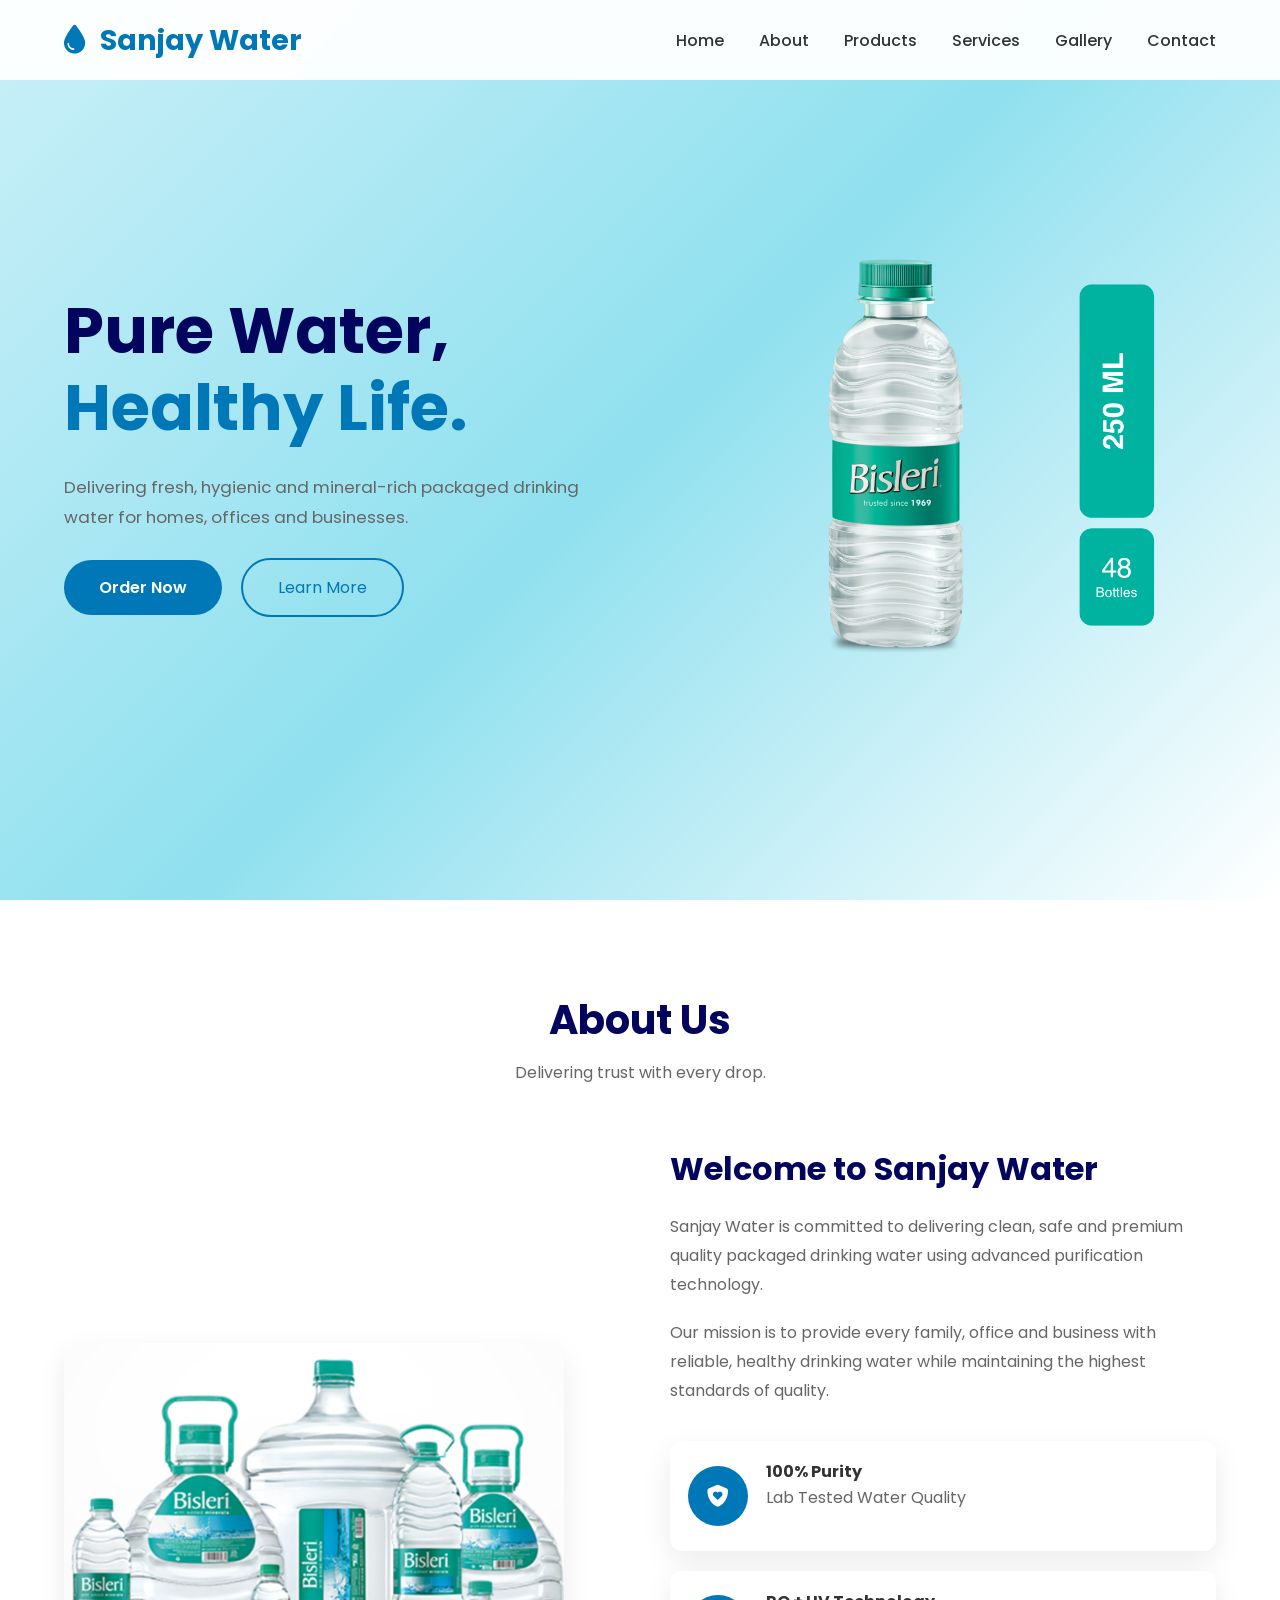
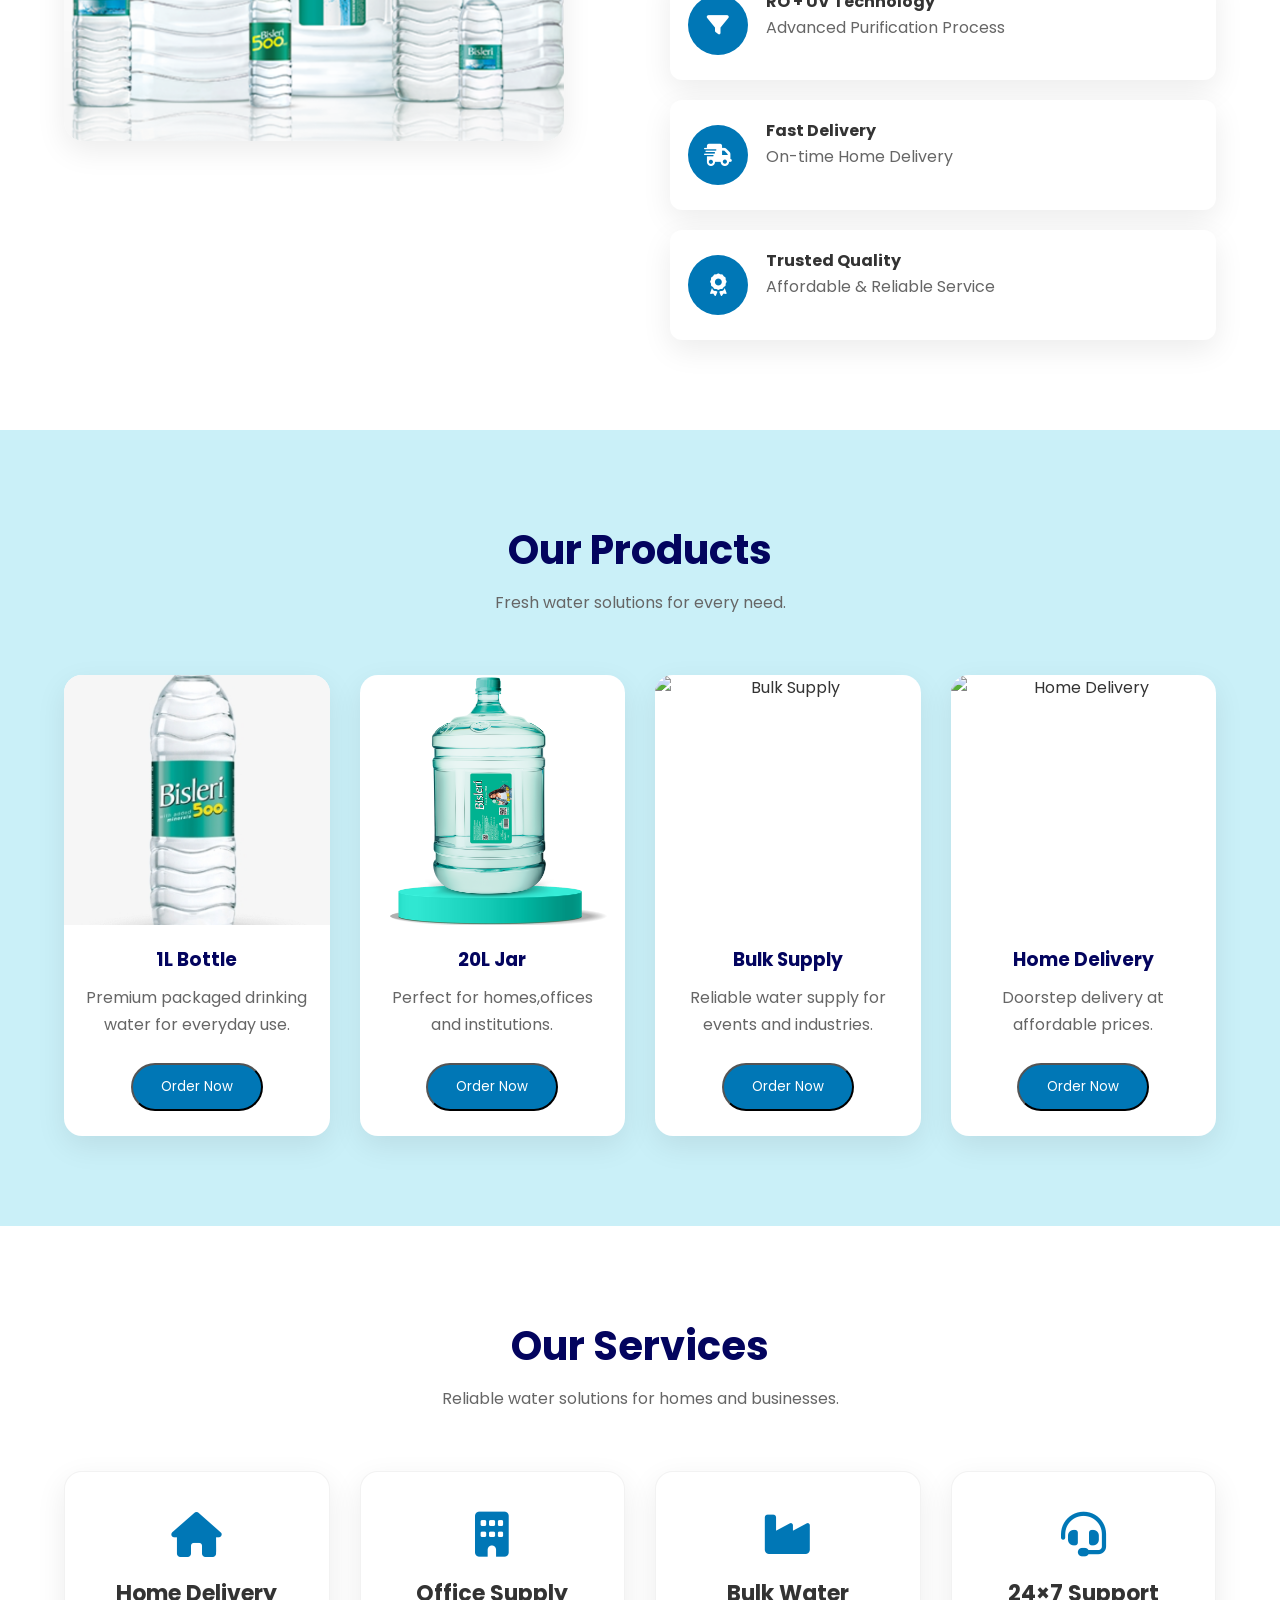
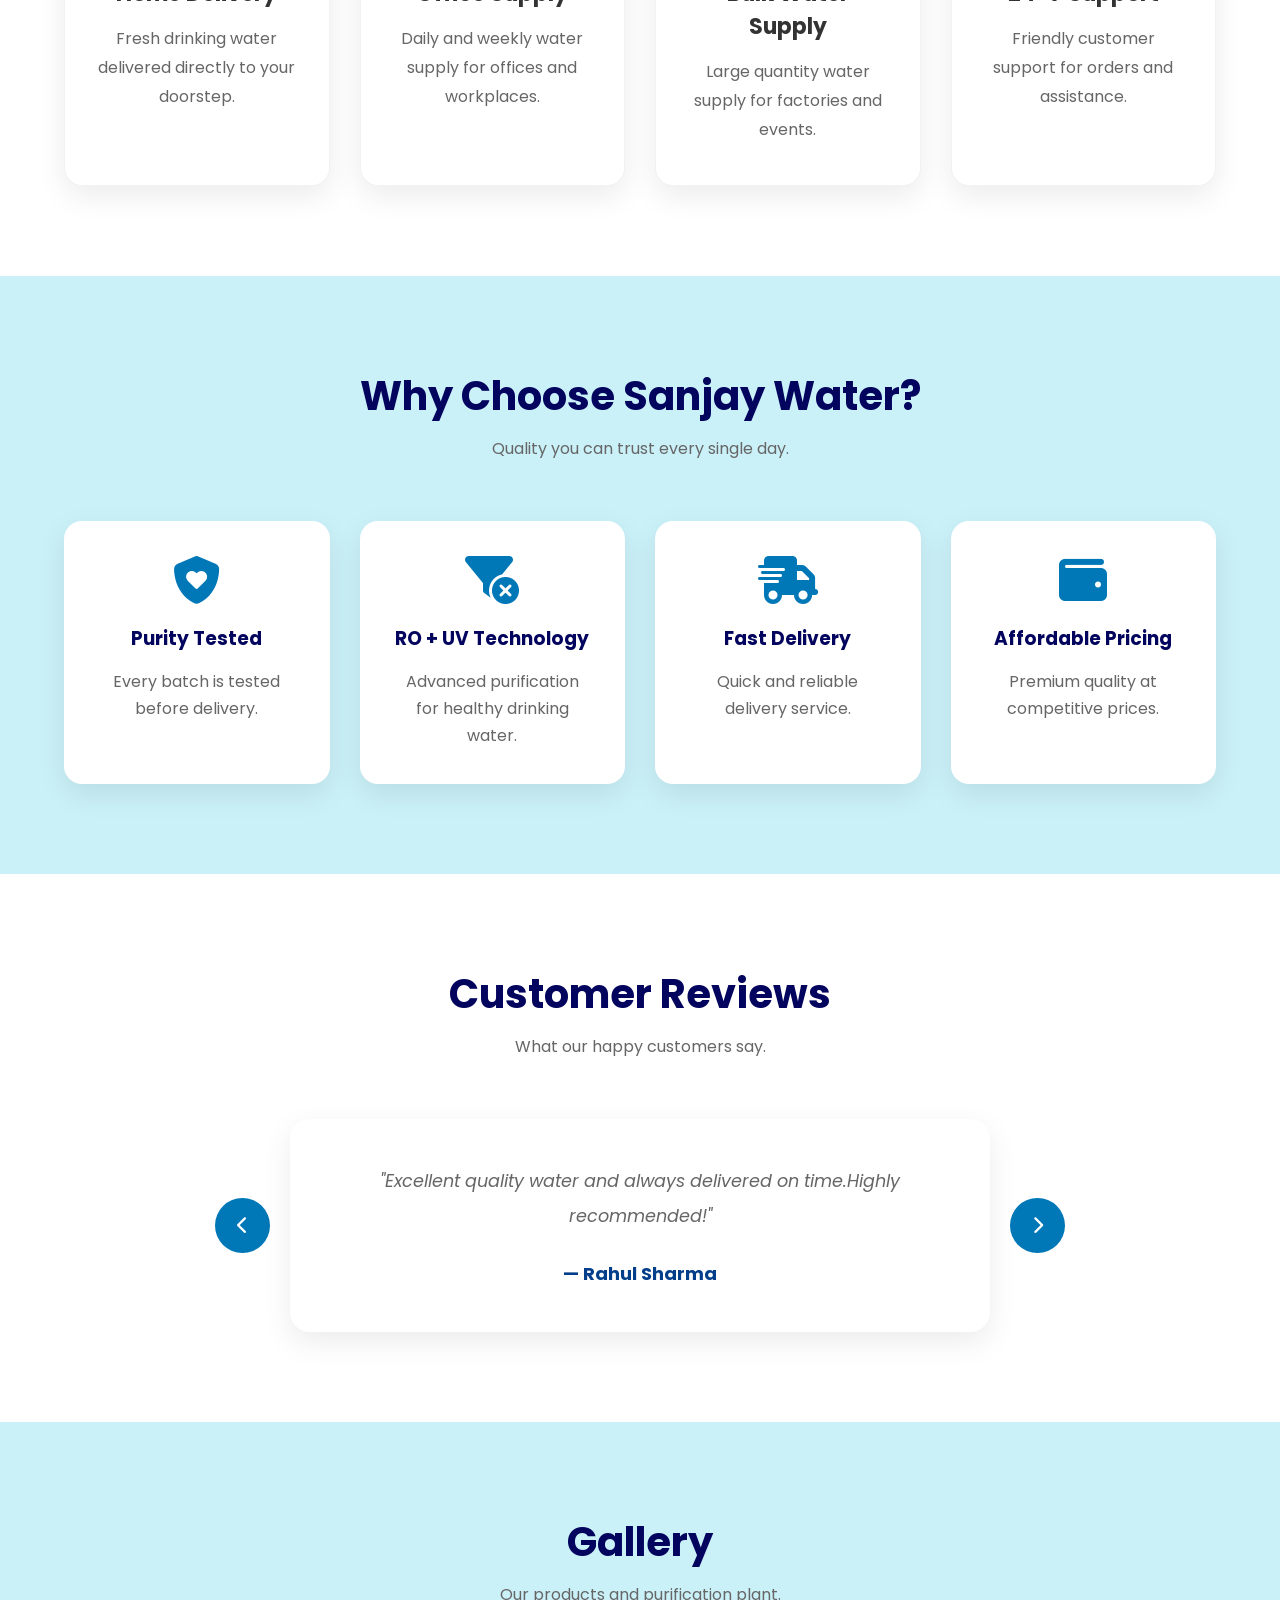
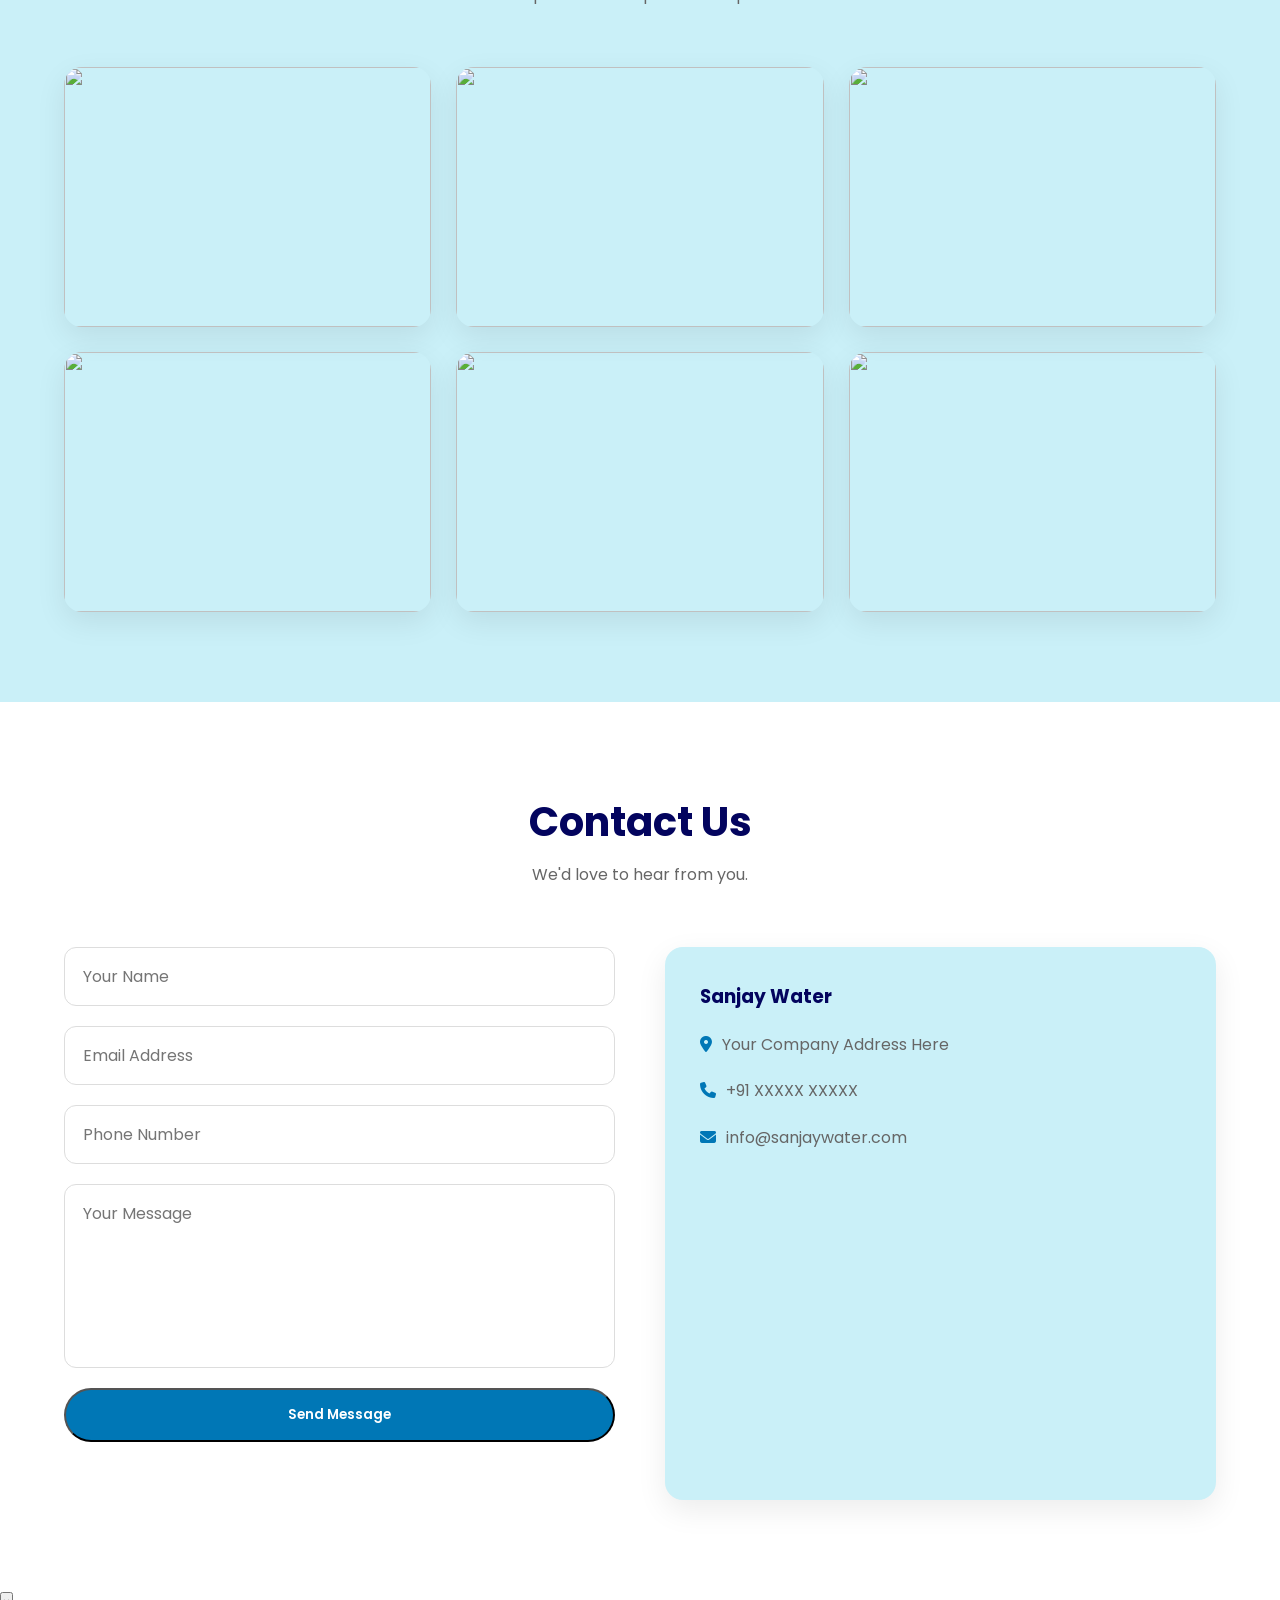
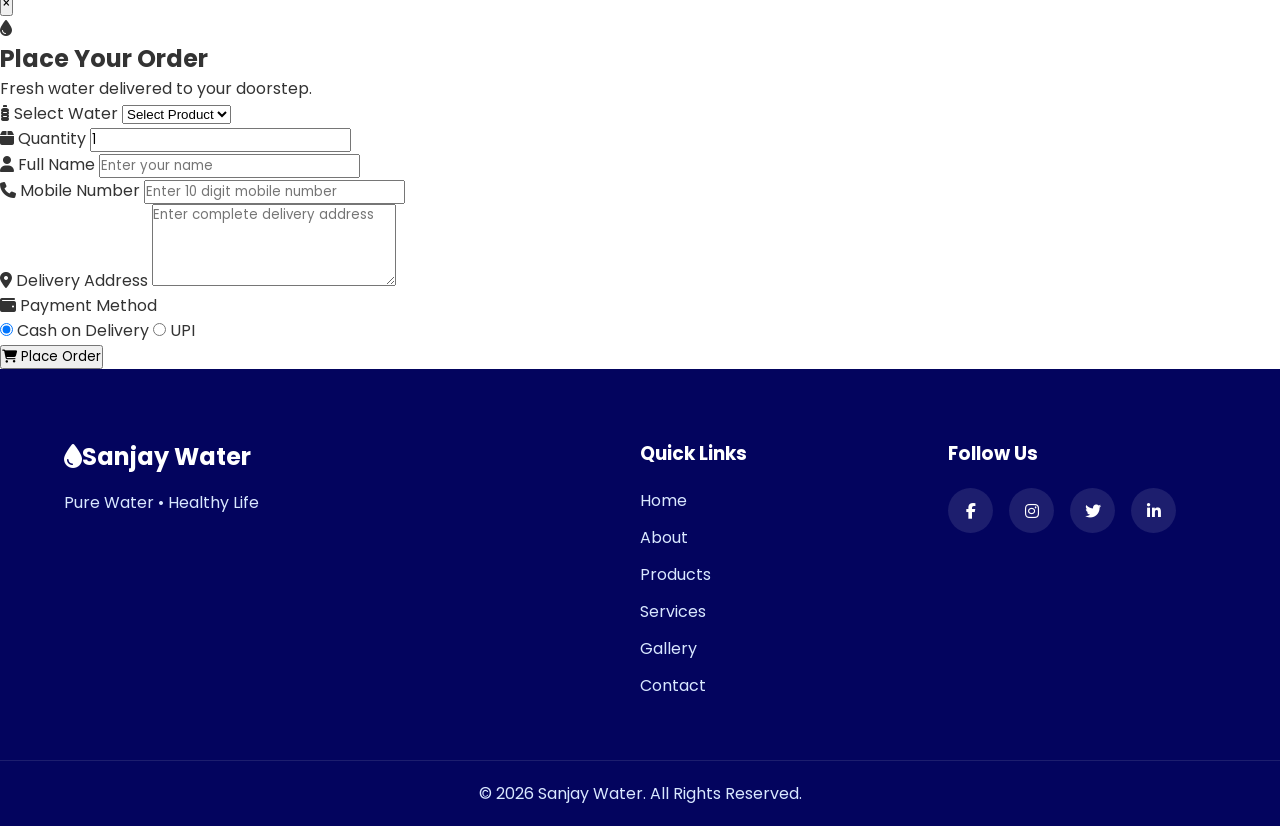
==== commit 4f573ec5: "Update index.html change second" ====
--- a/index.html
+++ b/index.html
@@ -135,24 +135,32 @@
                     <img src="assets/images/1.png" alt="1L Bottle">
                     <h3>1L Bottle</h3>
                     <p>Premium packaged drinking water for everyday use.</p>
-                    <a href="#contact" class="card-btn">Enquire</a>
+                    <button type="button" class="card-btn order-btn" data-product="1L Bottle">
+    Order Now
+</button>
                 </div>
                 <div class="product-card">
                     <img src="assets/images/4.png" alt="20L Jar"><h3>20L Jar</h3>
                     <p>Perfect for homes,offices and institutions.</p>
-                    <a href="#contact" class="card-btn">Enquire</a>
+                    <button type="button" class="card-btn order-btn" data-product="20L Jar">
+    Order Now
+</button>
                 </div>
                 <div class="product-card">
                     <img src="images/bulk.jpg" alt="Bulk Supply">
                     <h3>Bulk Supply</h3>
                     <p>Reliable water supply for events and industries.</p>
-                    <a href="#contact" class="card-btn">Enquire</a>
+                   <button type="button" class="card-btn order-btn" data-product="Bulk Supply">
+    Order Now
+</button>
                 </div>
                 <div class="product-card">
                     <img src="images/delivery.jpg" alt="Home Delivery">
                     <h3>Home Delivery</h3>
                     <p>Doorstep delivery at affordable prices.</p>
-                    <a href="#contact" class="card-btn">Enquire</a>
+                    <button type="button" class="card-btn order-btn" data-product="Home Delivery">
+    Order Now
+</button>
                 </div>
             </div>
         </div>
@@ -318,6 +326,7 @@
             </div>
         </div>
     </section>
+
 <!--====== ORDER MODAL =======-->
 <div id="orderModal" class="order-modal">
     <div class="order-box">
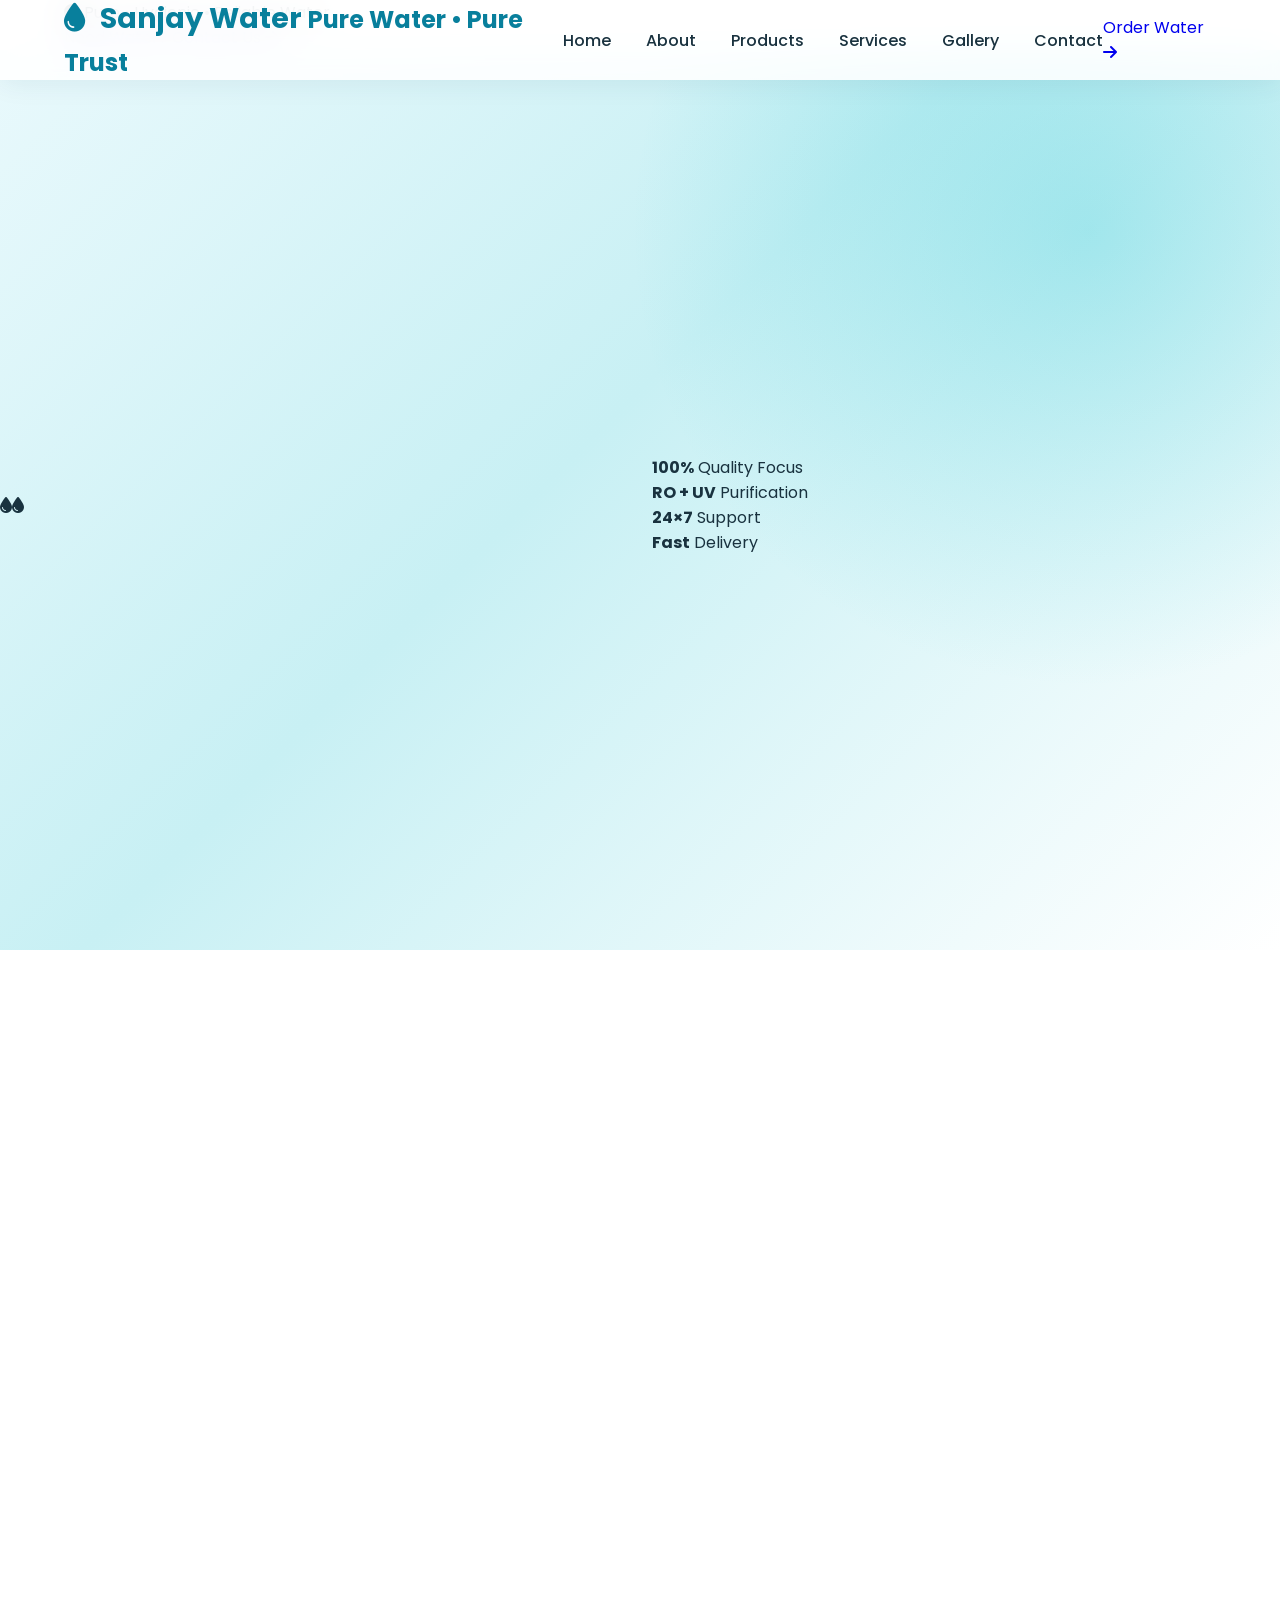
==== commit b3844632: "Update index.html" ====
--- a/index.html
+++ b/index.html
@@ -1,498 +1,885 @@
 <!DOCTYPE html>
 <html lang="en">
+
 <head>
     <meta charset="UTF-8">
+
     <meta name="viewport" content="width=device-width, initial-scale=1.0">
-    <title>Sanjay Water | Pure Drinking Water</title>
-    <meta name="description" content="Sanjay Water provides premium packaged drinking water, 1L bottles, 20L jars, bulk water supply and home delivery.">
-    
+
+    <title>Sanjay Water | Pure Water. Pure Trust.</title>
+
+    <meta
+        name="description"
+        content="Sanjay Water provides premium packaged drinking water, 1L bottles, 20L jars, bulk water supply and reliable home delivery."
+    >
+
+    <meta name="theme-color" content="#063B5C">
+
     <!-- Google Font -->
     <link rel="preconnect" href="https://fonts.googleapis.com">
     <link rel="preconnect" href="https://fonts.gstatic.com" crossorigin>
-    <link href="https://fonts.googleapis.com/css2?family=Poppins:wght@300;400;500;600;700;800&display=swap" rel="stylesheet">
+
+    <link
+        href="https://fonts.googleapis.com/css2?family=Poppins:wght@300;400;500;600;700;800&display=swap"
+        rel="stylesheet"
+    >
 
     <!-- Font Awesome -->
-    <link rel="stylesheet" href="https://cdnjs.cloudflare.com/ajax/libs/font-awesome/6.6.0/css/all.min.css">
-
-    <!-- CSS -->
+    <link
+        rel="stylesheet"
+        href="https://cdnjs.cloudflare.com/ajax/libs/font-awesome/6.6.0/css/all.min.css"
+    >
+
+    <!-- Main CSS -->
     <link rel="stylesheet" href="style.css">
 </head>
-    <body>
-        
-<!--====== Scroll Top Button =======-->
-
-        <button id="scrollTop">
-            <i class="fa-solid fa-arrow-up"></i>
-        </button>
-
-<!--====== HEADER =======-->
+
+<body>
+
+    <!-- ==============================
+         TOP ANNOUNCEMENT
+    ================================= -->
+
+    <div class="top-bar">
+
+        <div class="container top-bar-content">
+
+            <p>
+                <i class="fa-solid fa-circle-check"></i>
+                Pure • Hygienic • Reliable Water
+            </p>
+
+            <a href="#contact">
+                Need Water? Contact Us
+                <i class="fa-solid fa-arrow-right"></i>
+            </a>
+
+        </div>
+
+    </div>
+
+
+    <!-- ==============================
+         SCROLL TOP
+    ================================= -->
+
+    <button id="scrollTop" aria-label="Scroll to top">
+
+        <i class="fa-solid fa-arrow-up"></i>
+
+    </button>
+
+
+    <!-- ==============================
+         HEADER
+    ================================= -->
 
     <header class="header">
+
         <nav class="navbar container">
-            <a href="#" class="logo">
-                <i class="fa-solid fa-droplet"></i>
-                Sanjay Water </a>
+
+            <!-- Logo -->
+
+            <a href="#home" class="logo">
+
+                <span class="logo-mark">
+                    <i class="fa-solid fa-droplet"></i>
+                </span>
+
+                <span class="logo-text">
+                    Sanjay Water
+                    <small>Pure Water • Pure Trust</small>
+                </span>
+
+            </a>
+
+
+            <!-- Navigation -->
 
             <ul class="nav-links">
-                <li><a href="#home">Home</a></li>
-                <li><a href="#about">About</a></li>
-                <li><a href="#products">Products</a></li>
-                <li><a href="#services">Services</a></li>
-                <li><a href="#gallery">Gallery</a></li>
-                <li><a href="#contact">Contact</a></li>
+
+                <li>
+                    <a href="#home" class="active">Home</a>
+                </li>
+
+                <li>
+                    <a href="#about">About</a>
+                </li>
+
+                <li>
+                    <a href="#products">Products</a>
+                </li>
+
+                <li>
+                    <a href="#services">Services</a>
+                </li>
+
+                <li>
+                    <a href="#gallery">Gallery</a>
+                </li>
+
+                <li>
+                    <a href="#contact">Contact</a>
+                </li>
+
             </ul>
+
+
+            <!-- Desktop CTA -->
+
+            <a href="#products" class="nav-order-btn">
+
+                Order Water
+
+                <i class="fa-solid fa-arrow-right"></i>
+
+            </a>
+
+
+            <!-- Mobile Menu -->
+
             <div class="hamburger">
+
                 <span></span>
                 <span></span>
                 <span></span>
-            </div>
+
+            </div>
+
         </nav>
+
     </header>
 
-<!--======  HERO =======-->
+
+    <!-- ==============================
+         HERO
+    ================================= -->
 
     <section id="home" class="hero">
+
+        <!-- Decorative elements -->
+
+        <div class="hero-glow hero-glow-one"></div>
+
+        <div class="hero-glow hero-glow-two"></div>
+
+        <div class="water-drop drop-one">
+            <i class="fa-solid fa-droplet"></i>
+        </div>
+
+        <div class="water-drop drop-two">
+            <i class="fa-solid fa-droplet"></i>
+        </div>
+
+
         <div class="container hero-content">
-            <div class="hero-text">
+
+
+            <!-- Hero Text -->
+
+            <div class="hero-text reveal">
+
+                <div class="hero-badge">
+
+                    <span></span>
+
+                    Premium Drinking Water
+
+                </div>
+
+
                 <h1>
-                    Pure Water,
-                    <span>Healthy Life.</span>
+
+                    Pure Water.
+
+                    <span>Pure Trust.</span>
+
                 </h1>
-                <p>Delivering fresh, hygienic and mineral-rich packaged drinking water for homes, offices and businesses.</p>
+
+
+                <p class="hero-description">
+
+                    Fresh, hygienic and quality-focused drinking water
+                    delivered for homes, offices, businesses and events.
+
+                </p>
+
+
+                <!-- Hero Buttons -->
+
                 <div class="hero-buttons">
-                    <a href="#contact" class="btn"> Order Now </a>
-                    <a href="#about" class="btn-outline">Learn More</a>
-                </div>
-            </div>
-            <div class="hero-image">
-                <img src="assets/images/6.png" alt="Sanjay Water Bottle">
-            </div>
+
+                    <a href="#products" class="btn">
+
+                        Order Water
+
+                        <i class="fa-solid fa-arrow-right"></i>
+
+                    </a>
+
+
+                    <a href="#about" class="btn-outline">
+
+                        Discover More
+
+                    </a>
+
+                </div>
+
+
+                <!-- Hero Trust -->
+
+                <div class="hero-trust">
+
+                    <div class="trust-item">
+
+                        <i class="fa-solid fa-shield-heart"></i>
+
+                        <span>
+                            Quality Focused
+                        </span>
+
+                    </div>
+
+
+                    <div class="trust-item">
+
+                        <i class="fa-solid fa-truck-fast"></i>
+
+                        <span>
+                            Fast Delivery
+                        </span>
+
+                    </div>
+
+
+                    <div class="trust-item">
+
+                        <i class="fa-solid fa-droplet"></i>
+
+                        <span>
+                            Fresh Water
+                        </span>
+
+                    </div>
+
+                </div>
+
+            </div>
+
+
+            <!-- Hero Image -->
+
+            <div class="hero-image reveal">
+
+                <div class="hero-image-glow"></div>
+
+                <div class="hero-circle"></div>
+
+                <img
+                    src="assets/images/6.png"
+                    alt="Sanjay Water Premium Bottle"
+                >
+
+                <div class="floating-card quality-card">
+
+                    <div class="floating-icon">
+                        <i class="fa-solid fa-shield-heart"></i>
+                    </div>
+
+                    <div>
+
+                        <strong>Quality</strong>
+
+                        <span>Every Drop Matters</span>
+
+                    </div>
+
+                </div>
+
+
+                <div class="floating-card delivery-card">
+
+                    <div class="floating-icon">
+                        <i class="fa-solid fa-truck-fast"></i>
+                    </div>
+
+                    <div>
+
+                        <strong>Fast Delivery</strong>
+
+                        <span>At Your Doorstep</span>
+
+                    </div>
+
+                </div>
+
+            </div>
+
         </div>
+
+
+        <!-- Hero bottom stats -->
+
+        <div class="hero-stats container">
+
+            <div class="hero-stat">
+
+                <strong>100%</strong>
+
+                <span>Quality Focus</span>
+
+            </div>
+
+
+            <div class="hero-stat">
+
+                <strong>RO + UV</strong>
+
+                <span>Purification</span>
+
+            </div>
+
+
+            <div class="hero-stat">
+
+                <strong>24×7</strong>
+
+                <span>Support</span>
+
+            </div>
+
+
+            <div class="hero-stat">
+
+                <strong>Fast</strong>
+
+                <span>Delivery</span>
+
+            </div>
+
+        </div>
+
     </section>
 
-<!--======  ABOUT =======-->
+
+    <!-- ==============================
+         ABOUT
+    ================================= -->
 
     <section id="about" class="about reveal">
+
         <div class="container">
+
+
             <div class="section-title">
-                <h2>About Us</h2>
-                <p>Delivering trust with every drop.</p>
-            </div>
+
+                <span class="section-label">
+                    ABOUT SANJAY WATER
+                </span>
+
+                <h2>
+                    Water You Can
+                    <span>Trust.</span>
+                </h2>
+
+                <p>
+                    Delivering trust with every drop.
+                </p>
+
+            </div>
+
+
             <div class="about-wrapper">
+
+
+                <!-- Image -->
+
                 <div class="about-image">
-                    <img src="assets/images/2.png" alt="Water Plant">
-                </div>
+
+                    <div class="about-image-frame"></div>
+
+                    <img
+                        src="assets/images/2.png"
+                        alt="Sanjay Water Purification Plant"
+                    >
+
+                    <div class="about-badge">
+
+                        <i class="fa-solid fa-award"></i>
+
+                        <div>
+
+                            <strong>Trusted Quality</strong>
+
+                            <span>Every Single Day</span>
+
+                        </div>
+
+                    </div>
+
+                </div>
+
+
+                <!-- Content -->
+
                 <div class="about-content">
-                    <h3>Welcome to Sanjay Water</h3>
-                        <p>Sanjay Water is committed to delivering clean, safe and premium quality packaged drinking water using advanced purification technology.</p>
-                        <p>Our mission is to provide every family, office and business with reliable, healthy drinking water while maintaining the highest standards of quality.</p>
+
+                    <span class="mini-label">
+                        OUR PROMISE
+                    </span>
+
+
+                    <h3>
+                        Freshness you can feel.
+                        <span>Purity you can trust.</span>
+                    </h3>
+
+
+                    <p>
+                        Sanjay Water is committed to delivering clean,
+                        safe and quality-focused packaged drinking water
+                        for families, offices and businesses.
+                    </p>
+
+
+                    <p>
+                        We focus on reliable service, hygienic handling
+                        and consistent quality so that every delivery
+                        gives you confidence.
+                    </p>
+
+
                     <div class="about-features">
+
+
                         <div class="feature">
-                            <i class="fa-solid fa-shield-heart"></i>
+
+                            <div class="feature-icon">
+                                <i class="fa-solid fa-shield-heart"></i>
+                            </div>
+
                             <div>
-                                <h4>100% Purity</h4>
-                                <p>Lab Tested Water Quality</p>
+
+                                <h4>Quality Focused</h4>
+
+                                <p>
+                                    Water quality is our priority.
+                                </p>
+
                             </div>
+
                         </div>
+
+
                         <div class="feature">
-                            <i class="fa-solid fa-filter"></i>
+
+                            <div class="feature-icon">
+                                <i class="fa-solid fa-filter"></i>
+                            </div>
+
                             <div>
+
                                 <h4>RO + UV Technology</h4>
-                                <p>Advanced Purification Process</p>
+
+                                <p>
+                                    Advanced purification process.
+                                </p>
+
                             </div>
+
                         </div>
+
+
                         <div class="feature">
-                            <i class="fa-solid fa-truck-fast"></i>
+
+                            <div class="feature-icon">
+                                <i class="fa-solid fa-truck-fast"></i>
+                            </div>
+
                             <div>
+
                                 <h4>Fast Delivery</h4>
-                                <p>On-time Home Delivery</p>
+
+                                <p>
+                                    Reliable doorstep delivery.
+                                </p>
+
                             </div>
+
                         </div>
+
+
                         <div class="feature">
-                            <i class="fa-solid fa-award"></i>
+
+                            <div class="feature-icon">
+                                <i class="fa-solid fa-headset"></i>
+                            </div>
+
                             <div>
-                                <h4>Trusted Quality</h4>
-                                <p>Affordable & Reliable Service</p>
+
+                                <h4>Customer Support</h4>
+
+                                <p>
+                                    We're here when you need us.
+                                </p>
+
                             </div>
+
                         </div>
-                    </div>
-                </div>
-            </div>
+
+
+                    </div>
+
+                </div>
+
+            </div>
+
         </div>
+
     </section>
 
 
-<!--======  PRODUCTS =======-->
-    
+    <!-- ==============================
+         PRODUCTS
+    ================================= -->
+
     <section id="products" class="products reveal">
+
         <div class="container">
+
+
             <div class="section-title">
-                <h2>Our Products</h2>
-                <p>Fresh water solutions for every need.</p>
-            </div>
+
+                <span class="section-label">
+                    OUR PRODUCTS
+                </span>
+
+                <h2>
+                    Pure Water for
+                    <span>Every Need.</span>
+                </h2>
+
+                <p>
+                    Choose the right water solution for your home,
+                    office or business.
+                </p>
+
+            </div>
+
+
             <div class="product-grid">
+
+
+                <!-- 1L -->
+
                 <div class="product-card">
-                    <img src="assets/images/1.png" alt="1L Bottle">
-                    <h3>1L Bottle</h3>
-                    <p>Premium packaged drinking water for everyday use.</p>
-                    <button type="button" class="card-btn order-btn" data-product="1L Bottle">
-    Order Now
-</button>
-                </div>
+
+                    <div class="product-image">
+
+                        <span class="product-tag">
+                            POPULAR
+                        </span>
+
+                        <img
+                            src="assets/images/1.png"
+                            alt="1L Sanjay Water Bottle"
+                        >
+
+                    </div>
+
+
+                    <div class="product-content">
+
+                        <span class="product-size">
+                            1 LITRE
+                        </span>
+
+                        <h3>
+                            1L Bottle
+                        </h3>
+
+                        <p>
+                            Premium packaged drinking water
+                            for everyday use.
+                        </p>
+
+
+                        <button
+                            type="button"
+                            class="card-btn order-btn"
+                            data-product="1L Bottle"
+                        >
+
+                            Order Now
+
+                            <i class="fa-solid fa-arrow-right"></i>
+
+                        </button>
+
+                    </div>
+
+                </div>
+
+
+                <!-- 20L -->
+
                 <div class="product-card">
-                    <img src="assets/images/4.png" alt="20L Jar"><h3>20L Jar</h3>
-                    <p>Perfect for homes,offices and institutions.</p>
-                    <button type="button" class="card-btn order-btn" data-product="20L Jar">
-    Order Now
-</button>
-                </div>
+
+                    <div class="product-image">
+
+                        <span class="product-tag">
+                            HOME & OFFICE
+                        </span>
+
+                        <img
+                            src="assets/images/4.png"
+                            alt="20L Sanjay Water Jar"
+                        >
+
+                    </div>
+
+
+                    <div class="product-content">
+
+                        <span class="product-size">
+                            20 LITRE
+                        </span>
+
+                        <h3>
+                            20L Jar
+                        </h3>
+
+                        <p>
+                            Ideal for homes, offices
+                            and institutions.
+                        </p>
+
+
+                        <button
+                            type="button"
+                            class="card-btn order-btn"
+                            data-product="20L Jar"
+                        >
+
+                            Order Now
+
+                            <i class="fa-solid fa-arrow-right"></i>
+
+                        </button>
+
+                    </div>
+
+                </div>
+
+
+                <!-- Bulk -->
+
                 <div class="product-card">
-                    <img src="images/bulk.jpg" alt="Bulk Supply">
-                    <h3>Bulk Supply</h3>
-                    <p>Reliable water supply for events and industries.</p>
-                   <button type="button" class="card-btn order-btn" data-product="Bulk Supply">
-    Order Now
-</button>
-                </div>
+
+                    <div class="product-image">
+
+                        <span class="product-tag">
+                            BUSINESS
+                        </span>
+
+                        <img
+                            src="images/bulk.jpg"
+                            alt="Bulk Water Supply"
+                        >
+
+                    </div>
+
+
+                    <div class="product-content">
+
+                        <span class="product-size">
+                            BULK
+                        </span>
+
+                        <h3>
+                            Bulk Supply
+                        </h3>
+
+                        <p>
+                            Reliable water supply for
+                            events and businesses.
+                        </p>
+
+
+                        <button
+                            type="button"
+                            class="card-btn order-btn"
+                            data-product="Bulk Supply"
+                        >
+
+                            Get Quote
+
+                            <i class="fa-solid fa-arrow-right"></i>
+
+                        </button>
+
+                    </div>
+
+                </div>
+
+
+                <!-- Home Delivery -->
+
                 <div class="product-card">
-                    <img src="images/delivery.jpg" alt="Home Delivery">
-                    <h3>Home Delivery</h3>
-                    <p>Doorstep delivery at affordable prices.</p>
-                    <button type="button" class="card-btn order-btn" data-product="Home Delivery">
-    Order Now
-</button>
-                </div>
-            </div>
+
+                    <div class="product-image">
+
+                        <span class="product-tag">
+                            DOORSTEP
+                        </span>
+
+                        <img
+                            src="images/delivery.jpg"
+                            alt="Sanjay Water Home Delivery"
+                        >
+
+                    </div>
+
+
+                    <div class="product-content">
+
+                        <span class="product-size">
+                            DELIVERY
+                        </span>
+
+                        <h3>
+                            Home Delivery
+                        </h3>
+
+                        <p>
+                            Fresh drinking water delivered
+                            to your doorstep.
+                        </p>
+
+
+                        <button
+                            type="button"
+                            class="card-btn order-btn"
+                            data-product="Home Delivery"
+                        >
+
+                            Order Now
+
+                            <i class="fa-solid fa-arrow-right"></i>
+
+                        </button>
+
+                    </div>
+
+                </div>
+
+
+            </div>
+
         </div>
+
     </section>
 
-<!--======  SERVICES =======-->
+
+    <!-- ==============================
+         SERVICES
+    ================================= -->
 
     <section id="services" class="services reveal">
+
         <div class="container">
+
+
             <div class="section-title">
-                <h2>Our Services</h2>
-                <p>Reliable water solutions for homes and businesses.</p>
-            </div>
+
+                <span class="section-label">
+                    OUR SERVICES
+                </span>
+
+                <h2>
+                    Water Solutions
+                    <span>Made Simple.</span>
+                </h2>
+
+                <p>
+                    Reliable water solutions for homes and businesses.
+                </p>
+
+            </div>
+
+
             <div class="service-grid">
+
+
                 <div class="service-card">
-                    <i class="fa-solid fa-house"></i>
-                    <h3>Home Delivery</h3>
-                    <p>Fresh drinking water delivered directly to your doorstep.</p>
-                </div>
+
+                    <div class="service-icon">
+
+                        <i class="fa-solid fa-house"></i>
+
+                    </div>
+
+                    <span class="service-number">
+                        01
+                    </span>
+
+                    <h3>
+                        Home Delivery
+                    </h3>
+
+                    <p>
+                        Fresh drinking water delivered
+                        directly to your doorstep.
+                    </p>
+
+                    <a href="#products">
+                        Order Now
+                        <i class="fa-solid fa-arrow-right"></i>
+                    </a>
+
+                </div>
+
+
                 <div class="service-card">
-                    <i class="fa-solid fa-building"></i>
-                    <h3>Office Supply</h3>
-                    <p>Daily and weekly water supply for offices and workplaces.</p>
-                </div>
+
+                    <div class="service-icon">
+
+                        <i class="fa-solid fa-building"></i>
+
+                    </div>
+
+                    <span class="service-number">
+                        02
+                    </span>
+
+                    <h3>
+                        Office Supply
+                    </h3>
+
+                    <p>
+                        Daily and weekly water supply
+                        for offices and workplaces.
+                    </p>
+
+                    <a href="#contact">
+                        Contact Us
+                        <i class="fa-solid fa-arrow-right"></i>
+                    </a>
+
+                </div>
+
+
                 <div class="service-card">
-                    <i class="fa-solid fa-industry"></i>
-                    <h3>Bulk Water Supply</h3>
-                    <p>Large quantity water supply for factories and events.</p>
-                </div>
-                <div class="service-card">
-                    <i class="fa-solid fa-headset"></i>
-                    <h3>24×7 Support</h3>
-                    <p>Friendly customer support for orders and assistance.</p>
-                </div>
-            </div>
-        </div>
-    </section>
-
-<!--======  WHY CHOOSE US =======-->
-
-    <section class="why-us reveal">
-        <div class="container">
-            <div class="section-title">
-                <h2>Why Choose Sanjay Water?</h2>
-                <p>Quality you can trust every single day.</p>
-            </div>
-            <div class="why-grid">
-                <div class="why-card">
-                    <i class="fa-solid fa-shield-heart"></i>
-                    <h3>Purity Tested</h3>
-                    <p>Every batch is tested before delivery.</p>
-                </div>
-                <div class="why-card">
-                    <i class="fa-solid fa-filter-circle-xmark"></i>
-                    <h3>RO + UV Technology</h3>
-                    <p>Advanced purification for healthy drinking water.</p>
-                </div>
-                <div class="why-card">
-                    <i class="fa-solid fa-truck-fast"></i>
-                    <h3>Fast Delivery</h3>
-                    <p>Quick and reliable delivery service.</p>
-                </div>
-                <div class="why-card">
-                    <i class="fa-solid fa-wallet"></i>
-                    <h3>Affordable Pricing</h3>
-                    <p>Premium quality at competitive prices.</p>
-                </div>
-            </div>
-        </div>
-    </section>
-
-<!--======  TESTIMONIALS =======-->
-
-    <section class="testimonials reveal">
-        <div class="container">
-            <div class="section-title">
-                <h2>Customer Reviews</h2>
-                <p>What our happy customers say.</p>
-            </div>
-            <div class="testimonial-slider">
-                <button class="prev">
-                    <i class="fa-solid fa-chevron-left"></i>
-                </button>
-                <div class="testimonial">
-                    <p class="review">"Excellent quality water and always delivered on time.Highly recommended!"</p>
-                    <h4>— Rahul Sharma</h4>
-                </div>
-                <div class="testimonial">
-                    <p class="review">"Very professional service and affordable prices. Best water supplier in our area."</p>
-                    <h4>— Priya Verma</h4>
-                </div>
-                <div class="testimonial">
-                    <p class="review">"Crystal clear water with excellent customer support."</p>
-                    <h4>— Amit Joshi</h4>
-                </div>
-                <button class="next">
-                    <i class="fa-solid fa-chevron-right"></i>
-                </button>
-            </div>
-        </div>
-    </section>
-
-<!--======  GALLERY =======-->
-
-    <section id="gallery" class="gallery reveal">
-        <div class="container">
-            <div class="section-title">
-                <h2>Gallery</h2>
-                <p>Our products and purification plant.</p>
-            </div>
-            <div class="gallery-grid">
-                <img src="images/gallery1.jpg" alt="">
-                <img src="images/gallery2.jpg" alt="">
-                <img src="images/gallery3.jpg" alt="">
-                <img src="images/gallery4.jpg" alt="">
-                <img src="images/bottle-1l.jpg" alt="">
-                <img src="images/jar-20l.jpg" alt="">
-            </div>
-        </div>
-    </section>
-
-<!--======  GALLERY =======-->
-
-    <section id="contact" class="contact reveal">
-        <div class="container">
-            <div class="section-title">
-                <h2>Contact Us</h2>
-                <p>We'd love to hear from you.</p>
-            </div>
-            <div class="contact-wrapper">
-                <form id="contactForm">
-                    <input
-                        type="text"
-                        id="name"
-                        placeholder="Your Name">
-                    <input
-                        type="email"
-                        id="email"
-                        placeholder="Email Address">
-                    <input
-                        type="tel"
-                        id="phone"
-                        placeholder="Phone Number">
-                    <textarea
-                        id="message"
-                        rows="6"
-                        placeholder="Your Message"></textarea>
-                    <button type="submit" class="btn">Send Message</button>
-                    <p id="formMessage"></p>
-                </form>
-                <div class="contact-info">
-                    <h3>Sanjay Water</h3>
-                    <p><i class="fa-solid fa-location-dot"></i>Your Company Address Here</p>
-                    <p><i class="fa-solid fa-phone"></i>+91 XXXXX XXXXX</p>
-                    <p><i class="fa-solid fa-envelope"></i>info@sanjaywater.com</p>
-                    <div class="map">
-                        <iframe
-                            src="https://www.google.com/maps?q=India&output=embed"
-                            loading="lazy">
-                        </iframe>
-                    </div>
-                </div>
-            </div>
-        </div>
-    </section>
-
-<!--====== ORDER MODAL =======-->
-<div id="orderModal" class="order-modal">
-    <div class="order-box">
-
-        <button type="button" class="order-close" id="closeOrder">
-            &times;
-        </button>
-
-        <div class="order-header">
-            <i class="fa-solid fa-droplet"></i>
-            <h2>Place Your Order</h2>
-            <p>Fresh water delivered to your doorstep.</p>
-        </div>
-
-        <form id="orderForm">
-
-            <!-- Product -->
-            <div class="order-field">
-                <label for="orderProduct">
-                    <i class="fa-solid fa-bottle-water"></i>
-                    Select Water
-                </label>
-
-                <select id="orderProduct" required>
-                    <option value="">Select Product</option>
-                    <option value="1L Bottle">1L Bottle</option>
-                    <option value="20L Jar">20L Jar</option>
-                    <option value="Bulk Supply">Bulk Supply</option>
-                </select>
-            </div>
-
-            <!-- Quantity -->
-            <div class="order-field">
-                <label for="orderQuantity">
-                    <i class="fa-solid fa-box"></i>
-                    Quantity
-                </label>
-
-                <input
-                    type="number"
-                    id="orderQuantity"
-                    min="1"
-                    value="1"
-                    placeholder="Enter quantity"
-                    required>
-            </div>
-
-            <!-- Customer Name -->
-            <div class="order-field">
-                <label for="orderName">
-                    <i class="fa-solid fa-user"></i>
-                    Full Name
-                </label>
-
-                <input
-                    type="text"
-                    id="orderName"
-                    placeholder="Enter your name"
-                    required>
-            </div>
-
-            <!-- Mobile -->
-            <div class="order-field">
-                <label for="orderPhone">
-                    <i class="fa-solid fa-phone"></i>
-                    Mobile Number
-                </label>
-
-                <input
-                    type="tel"
-                    id="orderPhone"
-                    maxlength="10"
-                    inputmode="numeric"
-                    placeholder="Enter 10 digit mobile number"
-                    required>
-            </div>
-
-            <!-- Address -->
-            <div class="order-field">
-                <label for="orderAddress">
-                    <i class="fa-solid fa-location-dot"></i>
-                    Delivery Address
-                </label>
-
-                <textarea
-                    id="orderAddress"
-                    rows="4"
-                    placeholder="Enter complete delivery address"
-                    required></textarea>
-            </div>
-
-            <!-- Payment -->
-            <div class="order-field">
-                <label>
-                    <i class="fa-solid fa-wallet"></i>
-                    Payment Method
-                </label>
-
-                <div class="payment-options">
-
-                    <label class="payment-option">
-                        <input
-                            type="radio"
-                            name="paymentMethod"
-                            value="Cash on Delivery"
-                            checked>
-                        <span>Cash on Delivery</span>
-                    </label>
-
-                    <label class="payment-option">
-                        <input
-                            type="radio"
-                            name="paymentMethod"
-                            value="UPI">
-                        <span>UPI</span>
-                    </label>
-
-                </div>
-            </div>
-
-            <!-- Submit -->
-            <button type="submit" class="order-submit">
-                <i class="fa-solid fa-cart-shopping"></i>
-                Place Order
-            </button>
-
-            <p id="orderMessage" class="order-message"></p>
-
-        </form>
-
-    </div>
-</div>
-
-<!--======  FOOTER =======-->
-
-    <footer>
-        <div class="container footer-content">
-            <div class="footer-logo">
-                <h2>
-                    <i class="fa-solid fa-droplet"></i>Sanjay Water
-                </h2>
-                <p>Pure Water • Healthy Life</p>
-            </div>
-            <div class="footer-links">
-                <h3>Quick Links</h3>
-                <a href="#home">Home</a>
-                <a href="#about">About</a>
-                <a href="#products">Products</a>
-                <a href="#services">Services</a>
-                <a href="#gallery">Gallery</a>
-                <a href="#contact">Contact</a>
-            </div>
-            <div class="footer-social">
-                <h3>Follow Us</h3>
-                <a href="#"><i class="fab fa-facebook-f"></i></a>
-                <a href="#"><i class="fab fa-instagram"></i></a>
-                <a href="#"><i class="fab fa-twitter"></i></a>
-                <a href="#"><i class="fab fa-linkedin-in"></i></a>
-            </div>
-        </div>
-        <div class="copyright">
-            © 2026 Sanjay Water. All Rights Reserved.
-        </div>
-    </footer>
-
-<script src="script.js"></script>
-
-</body>
-</html>+
+                    <div class="service-icon">
+
+                        <i class="fa-solid fa-industry"></i>
+
+                    </div>
+
+                    <span class="service-number">
+                        03
+                    </span>
+
+         
--- a/style.css
+++ b/style.css
@@ -1,16 +1,17 @@
 @import url('https://fonts.googleapis.com/css2?family=Poppins:wght@300;400;500;600;700;800&display=swap');
 
 :root{
-    --primary:#0077B6;
-    --primary-dark:#023E8A;
-    --secondary:#90E0EF;
-    --light:#CAF0F8;
+    --primary:#087F9C;
+    --primary-dark:#063B5C;
+    --secondary:#19C3D1;
+    --light:#F0FAFC;
     --white:#FFFFFF;
-    --dark:#03045E;
-    --text:#333333;
-    --gray:#666666;
-    --shadow:0 10px 30px rgba(0,0,0,.08);
-    --radius:14px;
+    --dark:#063B5C;
+    --text:#19323F;
+    --gray:#617783;
+    --shadow:0 12px 35px
+ rgba(6,59,92,.10);
+    --radius:16px;
     --transition:.35s ease;
 }
 
@@ -84,6 +85,7 @@
 .btn:hover{
     background:var(--primary-dark);
     transform:translateY(-4px);
+    box-shadow: 0 10px 25px           rgba(8,127,156,.25);
 }
 
 .btn-outline{
@@ -108,9 +110,10 @@
     left:0;
     width:100%;
     z-index:999;
-    background:rgba(255,255,255,.95);
-    backdrop-filter:blur(12px);
-    box-shadow:0 2px 20px rgba(0,0,0,.05);
+    background:rgba(255,255,255,.88);
+    backdrop-filter:blur(18px);
+    -webkit-backdrop-filter:blur(18px);
+    box-shadow:0 4px 25px rgba(6,59,92,.07);
 }
 
 .navbar{
@@ -181,7 +184,9 @@
     min-height:100vh;
     display:flex;
     align-items:center;
-    background:linear-gradient(135deg,#CAF0F8,#90E0EF,#FFFFFF);
+    background:
+    radial-gradient(circle at 85% 20%, rgba(25,195,209,.28), transparent 35%),
+    linear-gradient(135deg,#E9F9FC 0%,#C8F0F4 45%,#FFFFFF 100%);
     padding-top:100px;
 }
 
@@ -333,6 +338,7 @@
     display:inline-block;
     margin:25px 0;
     background:var(--primary);
+    border:none;
     color:#fff;
     padding:12px 28px;
     border-radius:40px;
@@ -340,7 +346,9 @@
 }
 
 .card-btn:hover{
-    background:var(--primary-dark);
+    background: var(--primary-dark);
+    transform: translateY(-2px);
+    box-shadow: 0 10px 25px rgba(6,59,92,.20);
 }
 
 
@@ -756,4 +764,255 @@
     .prev,.next{width:45px; height:45px;}
     .gallery-grid img{height:220px;}
     .contact-info{padding:25px;}
+}
+
+/*========================================
+        ORDER MODAL
+========================================*/
+
+.order-modal {
+    position: fixed;
+    inset: 0;
+    background: rgba(3, 4, 94, 0.65);
+    backdrop-filter: blur(6px);
+    display: none;
+    justify-content: center;
+    align-items: center;
+    padding: 20px;
+    z-index: 10000;
+    overflow-y: auto;
+}
+
+.order-modal.active {
+    display: flex;
+}
+
+.order-box {
+    position: relative;
+    width: 100%;
+    max-width: 560px;
+    max-height: 92vh;
+    overflow-y: auto;
+    background: #ffffff;
+    border-radius: 22px;
+    padding: 35px;
+    box-shadow: 0 20px 60px rgba(0, 0, 0, 0.25);
+    animation: orderPopup 0.35s ease;
+}
+
+@keyframes orderPopup {
+    from {
+        opacity: 0;
+        transform: translateY(30px) scale(0.96);
+    }
+
+    to {
+        opacity: 1;
+        transform: translateY(0) scale(1);
+    }
+}
+
+/* Close Button */
+
+.order-close {
+    position: absolute;
+    top: 15px;
+    right: 18px;
+    width: 42px;
+    height: 42px;
+    border: none;
+    border-radius: 50%;
+    background: var(--light);
+    color: var(--primary-dark);
+    font-size: 28px;
+    cursor: pointer;
+    transition: 0.3s;
+}
+
+.order-close:hover {
+    background: var(--primary);
+    color: #ffffff;
+    transform: rotate(90deg);
+}
+
+/* Header */
+
+.order-header {
+    text-align: center;
+    margin-bottom: 28px;
+}
+
+.order-header i {
+    display: inline-flex;
+    align-items: center;
+    justify-content: center;
+    width: 60px;
+    height: 60px;
+    background: var(--primary);
+    color: #ffffff;
+    border-radius: 50%;
+    font-size: 25px;
+    margin-bottom: 15px;
+}
+
+.order-header h2 {
+    color: var(--dark);
+    margin-bottom: 7px;
+    font-size: 28px;
+}
+
+.order-header p {
+    color: var(--gray);
+    font-size: 14px;
+}
+
+/* Form */
+
+#orderForm {
+    display: flex;
+    flex-direction: column;
+    gap: 18px;
+}
+
+.order-field {
+    display: flex;
+    flex-direction: column;
+    gap: 8px;
+}
+
+.order-field label {
+    color: var(--dark);
+    font-size: 14px;
+    font-weight: 600;
+}
+
+.order-field label i {
+    color: var(--primary);
+    margin-right: 7px;
+}
+
+.order-field input,
+.order-field select,
+.order-field textarea {
+    width: 100%;
+    padding: 14px 16px;
+    border: 1px solid #ddd;
+    border-radius: 12px;
+    outline: none;
+    font-family: 'Poppins', sans-serif;
+    font-size: 15px;
+    background: #ffffff;
+    color: var(--text);
+    transition: 0.3s;
+}
+
+.order-field input:focus,
+.order-field select:focus,
+.order-field textarea:focus {
+    border-color: var(--primary);
+    box-shadow: 0 0 8px rgba(0, 119, 182, 0.15);
+}
+
+.order-field textarea {
+    resize: vertical;
+    min-height: 100px;
+}
+
+/* Payment */
+
+.payment-options {
+    display: grid;
+    grid-template-columns: 1fr 1fr;
+    gap: 12px;
+}
+
+.payment-option {
+    display: flex !important;
+    flex-direction: row !important;
+    align-items: center;
+    gap: 10px;
+    padding: 14px;
+    border: 1px solid #ddd;
+    border-radius: 12px;
+    cursor: pointer;
+    transition: 0.3s;
+}
+
+.payment-option:hover {
+    border-color: var(--primary);
+    background: var(--light);
+}
+
+.payment-option input {
+    width: auto;
+    accent-color: var(--primary);
+}
+
+.payment-option span {
+    font-size: 14px;
+    color: var(--text);
+}
+
+/* Submit */
+
+.order-submit {
+    width: 100%;
+    padding: 15px;
+    border: none;
+    border-radius: 50px;
+    background: var(--primary);
+    color: #ffffff;
+    font-family: 'Poppins', sans-serif;
+    font-size: 16px;
+    font-weight: 600;
+    cursor: pointer;
+    transition: 0.3s;
+}
+
+.order-submit:hover {
+    background: var(--primary-dark);
+    transform: translateY(-3px);
+}
+
+.order-submit i {
+    margin-right: 8px;
+}
+
+/* Message */
+
+.order-message {
+    text-align: center;
+    font-size: 14px;
+    font-weight: 600;
+    margin-top: 5px;
+}
+
+/* Mobile */
+
+@media (max-width: 500px) {
+
+    .order-modal {
+        padding: 10px;
+        align-items: center;
+    }
+
+    .order-box {
+        padding: 28px 20px;
+        border-radius: 18px;
+        max-height: 95vh;
+    }
+
+    .order-header h2 {
+        font-size: 23px;
+    }
+
+    .payment-options {
+        grid-template-columns: 1fr;
+    }
+
+    .order-close {
+        width: 38px;
+        height: 38px;
+        font-size: 24px;
+    }
 }
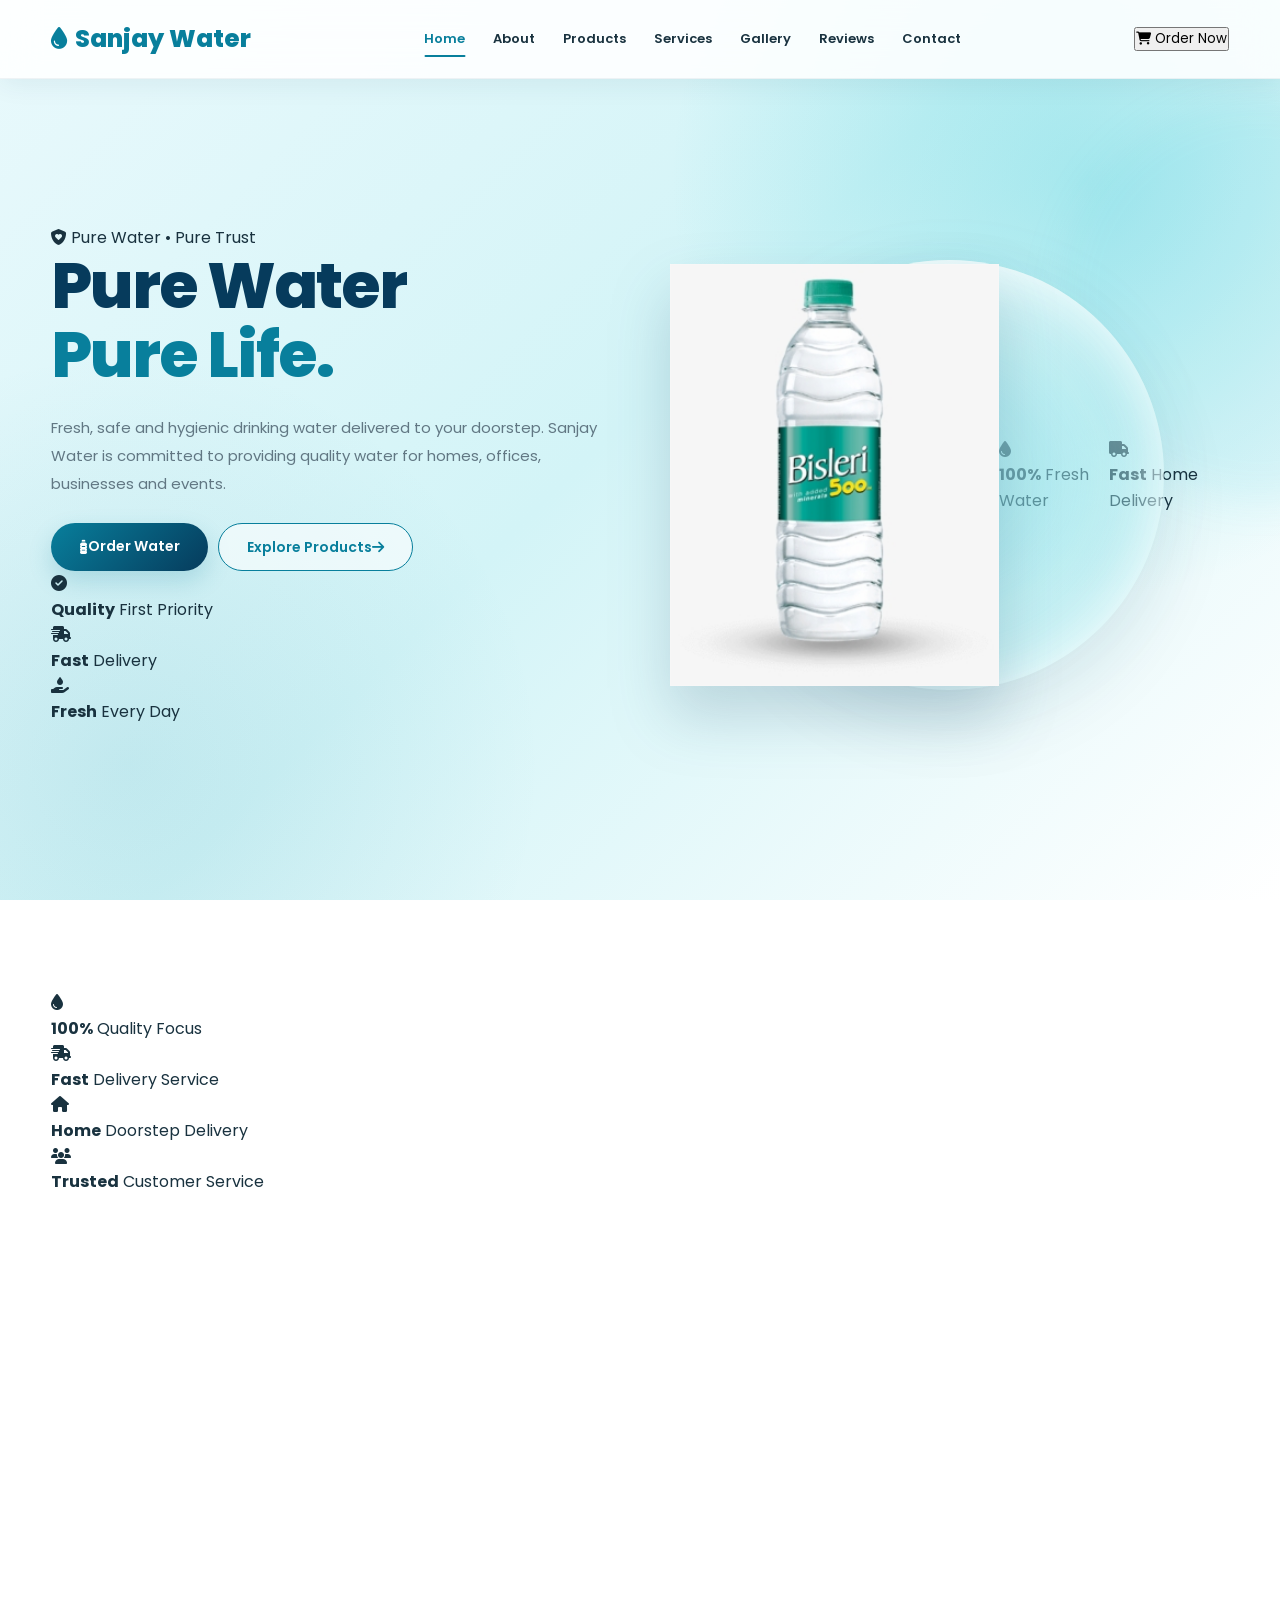
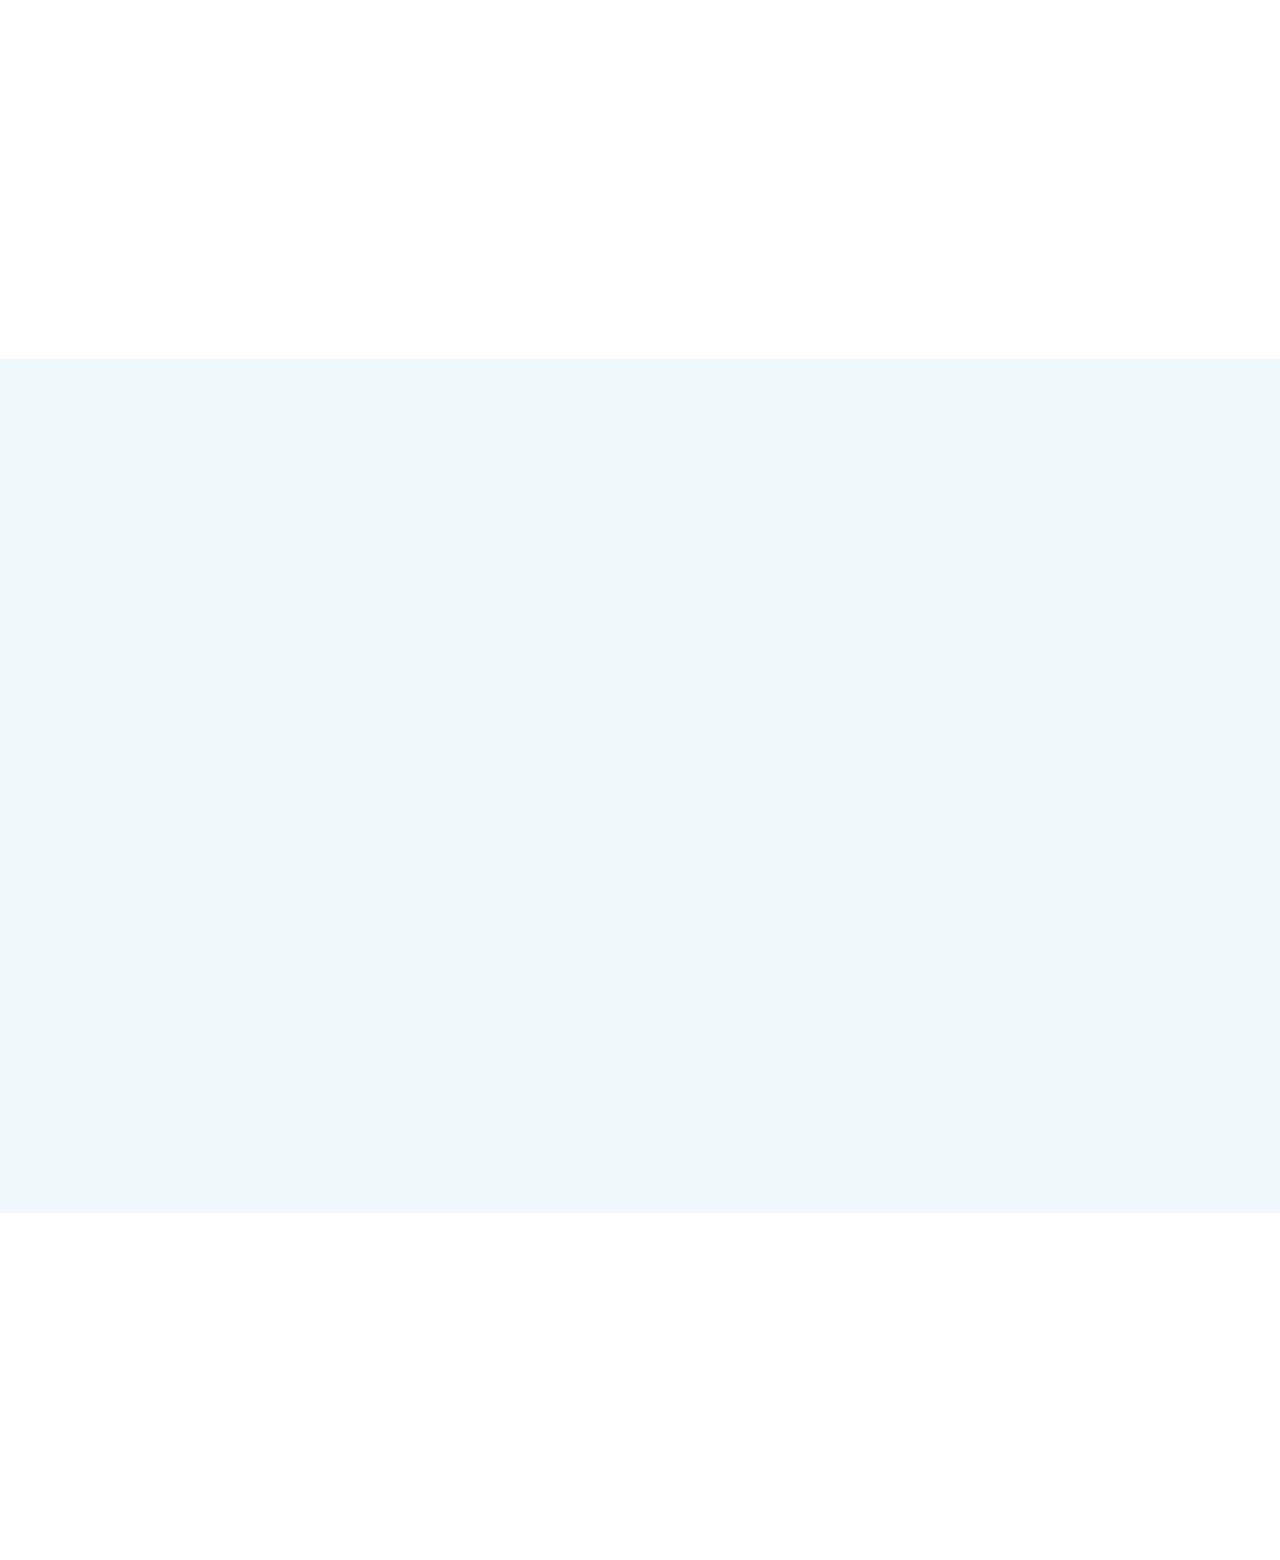
==== commit 74443729: "Update index.html" ====
--- a/index.html
+++ b/index.html
@@ -1,23 +1,36 @@
 <!DOCTYPE html>
 <html lang="en">
-
 <head>
     <meta charset="UTF-8">
 
-    <meta name="viewport" content="width=device-width, initial-scale=1.0">
-
-    <title>Sanjay Water | Pure Water. Pure Trust.</title>
+    <meta
+        name="viewport"
+        content="width=device-width, initial-scale=1.0"
+    >
 
     <meta
         name="description"
-        content="Sanjay Water provides premium packaged drinking water, 1L bottles, 20L jars, bulk water supply and reliable home delivery."
+        content="Sanjay Water - Premium packaged drinking water, home delivery, office supply and bulk water solutions."
     >
 
-    <meta name="theme-color" content="#063B5C">
+    <meta
+        name="theme-color"
+        content="#063b5c"
+    >
+
+    <title>Sanjay Water | Pure Water. Pure Trust.</title>
 
     <!-- Google Font -->
-    <link rel="preconnect" href="https://fonts.googleapis.com">
-    <link rel="preconnect" href="https://fonts.gstatic.com" crossorigin>
+    <link
+        rel="preconnect"
+        href="https://fonts.googleapis.com"
+    >
+
+    <link
+        rel="preconnect"
+        href="https://fonts.gstatic.com"
+        crossorigin
+    >
 
     <link
         href="https://fonts.googleapis.com/css2?family=Poppins:wght@300;400;500;600;700;800&display=swap"
@@ -27,859 +40,698 @@
     <!-- Font Awesome -->
     <link
         rel="stylesheet"
-        href="https://cdnjs.cloudflare.com/ajax/libs/font-awesome/6.6.0/css/all.min.css"
+        href="https://cdnjs.cloudflare.com/ajax/libs/font-awesome/6.5.2/css/all.min.css"
     >
 
     <!-- Main CSS -->
-    <link rel="stylesheet" href="style.css">
+    <link
+        rel="stylesheet"
+        href="style.css"
+    >
 </head>
 
 <body>
 
-    <!-- ==============================
-         TOP ANNOUNCEMENT
-    ================================= -->
-
-    <div class="top-bar">
-
-        <div class="container top-bar-content">
-
-            <p>
-                <i class="fa-solid fa-circle-check"></i>
-                Pure • Hygienic • Reliable Water
-            </p>
-
-            <a href="#contact">
-                Need Water? Contact Us
-                <i class="fa-solid fa-arrow-right"></i>
+    <!-- =====================================================
+         HEADER
+    ====================================================== -->
+
+    <header class="header">
+
+        <div class="container navbar">
+
+            <!-- Logo -->
+            <a
+                href="#home"
+                class="logo"
+                aria-label="Sanjay Water Home"
+            >
+                <i class="fa-solid fa-droplet"></i>
+
+                <span>Sanjay Water</span>
             </a>
 
-        </div>
-
-    </div>
-
-
-    <!-- ==============================
-         SCROLL TOP
-    ================================= -->
-
-    <button id="scrollTop" aria-label="Scroll to top">
-
-        <i class="fa-solid fa-arrow-up"></i>
-
-    </button>
-
-
-    <!-- ==============================
-         HEADER
-    ================================= -->
-
-    <header class="header">
-
-        <nav class="navbar container">
-
-            <!-- Logo -->
-
-            <a href="#home" class="logo">
-
-                <span class="logo-mark">
-                    <i class="fa-solid fa-droplet"></i>
-                </span>
-
-                <span class="logo-text">
-                    Sanjay Water
-                    <small>Pure Water • Pure Trust</small>
-                </span>
-
-            </a>
-
 
             <!-- Navigation -->
-
-            <ul class="nav-links">
-
-                <li>
-                    <a href="#home" class="active">Home</a>
-                </li>
-
-                <li>
-                    <a href="#about">About</a>
-                </li>
-
-                <li>
-                    <a href="#products">Products</a>
-                </li>
-
-                <li>
-                    <a href="#services">Services</a>
-                </li>
-
-                <li>
-                    <a href="#gallery">Gallery</a>
-                </li>
-
-                <li>
-                    <a href="#contact">Contact</a>
-                </li>
-
-            </ul>
-
-
-            <!-- Desktop CTA -->
-
-            <a href="#products" class="nav-order-btn">
-
-                Order Water
-
-                <i class="fa-solid fa-arrow-right"></i>
-
-            </a>
+            <nav
+                class="nav-links"
+                id="navLinks"
+            >
+
+                <a
+                    href="#home"
+                    class="active"
+                >
+                    Home
+                </a>
+
+                <a href="#about">
+                    About
+                </a>
+
+                <a href="#products">
+                    Products
+                </a>
+
+                <a href="#services">
+                    Services
+                </a>
+
+                <a href="#gallery">
+                    Gallery
+                </a>
+
+                <a href="#testimonials">
+                    Reviews
+                </a>
+
+                <a href="#contact">
+                    Contact
+                </a>
+
+            </nav>
+
+
+            <!-- Header Order -->
+            <button
+                type="button"
+                class="nav-order-btn"
+                id="navOrderBtn"
+            >
+                <i class="fa-solid fa-cart-shopping"></i>
+                <span>Order Now</span>
+            </button>
 
 
             <!-- Mobile Menu -->
-
-            <div class="hamburger">
-
+            <button
+                type="button"
+                class="hamburger"
+                id="hamburger"
+                aria-label="Open menu"
+                aria-expanded="false"
+            >
                 <span></span>
                 <span></span>
                 <span></span>
-
-            </div>
-
-        </nav>
+            </button>
+
+        </div>
 
     </header>
 
 
-    <!-- ==============================
+    <!-- =====================================================
          HERO
-    ================================= -->
-
-    <section id="home" class="hero">
-
-        <!-- Decorative elements -->
-
-        <div class="hero-glow hero-glow-one"></div>
-
-        <div class="hero-glow hero-glow-two"></div>
-
-        <div class="water-drop drop-one">
-            <i class="fa-solid fa-droplet"></i>
-        </div>
-
-        <div class="water-drop drop-two">
-            <i class="fa-solid fa-droplet"></i>
-        </div>
-
-
-        <div class="container hero-content">
-
-
-            <!-- Hero Text -->
-
-            <div class="hero-text reveal">
-
-                <div class="hero-badge">
-
-                    <span></span>
-
-                    Premium Drinking Water
-
-                </div>
-
-
-                <h1>
-
-                    Pure Water.
-
-                    <span>Pure Trust.</span>
-
-                </h1>
-
-
-                <p class="hero-description">
-
-                    Fresh, hygienic and quality-focused drinking water
-                    delivered for homes, offices, businesses and events.
-
-                </p>
-
-
-                <!-- Hero Buttons -->
-
-                <div class="hero-buttons">
-
-                    <a href="#products" class="btn">
-
-                        Order Water
-
-                        <i class="fa-solid fa-arrow-right"></i>
-
-                    </a>
-
-
-                    <a href="#about" class="btn-outline">
-
-                        Discover More
-
-                    </a>
-
-                </div>
-
-
-                <!-- Hero Trust -->
-
-                <div class="hero-trust">
-
-                    <div class="trust-item">
-
+    ====================================================== -->
+
+    <main>
+
+        <section
+            class="hero"
+            id="home"
+        >
+
+            <div class="hero-content">
+
+                <!-- Hero Text -->
+                <div class="hero-text">
+
+                    <div class="hero-badge">
                         <i class="fa-solid fa-shield-heart"></i>
 
-                        <span>
-                            Quality Focused
-                        </span>
-
-                    </div>
-
-
-                    <div class="trust-item">
-
-                        <i class="fa-solid fa-truck-fast"></i>
-
-                        <span>
-                            Fast Delivery
-                        </span>
-
-                    </div>
-
-
-                    <div class="trust-item">
-
-                        <i class="fa-solid fa-droplet"></i>
-
-                        <span>
-                            Fresh Water
-                        </span>
-
-                    </div>
-
-                </div>
-
-            </div>
-
-
-            <!-- Hero Image -->
-
-            <div class="hero-image reveal">
-
-                <div class="hero-image-glow"></div>
-
-                <div class="hero-circle"></div>
-
-                <img
-                    src="assets/images/6.png"
-                    alt="Sanjay Water Premium Bottle"
-                >
-
-                <div class="floating-card quality-card">
-
-                    <div class="floating-icon">
-                        <i class="fa-solid fa-shield-heart"></i>
-                    </div>
-
-                    <div>
-
-                        <strong>Quality</strong>
-
-                        <span>Every Drop Matters</span>
-
-                    </div>
-
-                </div>
-
-
-                <div class="floating-card delivery-card">
-
-                    <div class="floating-icon">
-                        <i class="fa-solid fa-truck-fast"></i>
-                    </div>
-
-                    <div>
-
-                        <strong>Fast Delivery</strong>
-
-                        <span>At Your Doorstep</span>
-
-                    </div>
-
-                </div>
-
-            </div>
-
-        </div>
-
-
-        <!-- Hero bottom stats -->
-
-        <div class="hero-stats container">
-
-            <div class="hero-stat">
-
-                <strong>100%</strong>
-
-                <span>Quality Focus</span>
-
-            </div>
-
-
-            <div class="hero-stat">
-
-                <strong>RO + UV</strong>
-
-                <span>Purification</span>
-
-            </div>
-
-
-            <div class="hero-stat">
-
-                <strong>24×7</strong>
-
-                <span>Support</span>
-
-            </div>
-
-
-            <div class="hero-stat">
-
-                <strong>Fast</strong>
-
-                <span>Delivery</span>
-
-            </div>
-
-        </div>
-
-    </section>
-
-
-    <!-- ==============================
-         ABOUT
-    ================================= -->
-
-    <section id="about" class="about reveal">
-
-        <div class="container">
-
-
-            <div class="section-title">
-
-                <span class="section-label">
-                    ABOUT SANJAY WATER
-                </span>
-
-                <h2>
-                    Water You Can
-                    <span>Trust.</span>
-                </h2>
-
-                <p>
-                    Delivering trust with every drop.
-                </p>
-
-            </div>
-
-
-            <div class="about-wrapper">
-
-
-                <!-- Image -->
-
-                <div class="about-image">
-
-                    <div class="about-image-frame"></div>
-
-                    <img
-                        src="assets/images/2.png"
-                        alt="Sanjay Water Purification Plant"
-                    >
-
-                    <div class="about-badge">
-
-                        <i class="fa-solid fa-award"></i>
-
-                        <div>
-
-                            <strong>Trusted Quality</strong>
-
-                            <span>Every Single Day</span>
-
-                        </div>
-
-                    </div>
-
-                </div>
-
-
-                <!-- Content -->
-
-                <div class="about-content">
-
-                    <span class="mini-label">
-                        OUR PROMISE
-                    </span>
-
-
-                    <h3>
-                        Freshness you can feel.
-                        <span>Purity you can trust.</span>
-                    </h3>
-
+                        Pure Water • Pure Trust
+                    </div>
+
+                    <h1>
+                        Pure Water
+                        <span>Pure Life.</span>
+                    </h1>
 
                     <p>
-                        Sanjay Water is committed to delivering clean,
-                        safe and quality-focused packaged drinking water
-                        for families, offices and businesses.
+                        Fresh, safe and hygienic drinking water
+                        delivered to your doorstep. Sanjay Water
+                        is committed to providing quality water
+                        for homes, offices, businesses and events.
                     </p>
 
 
-                    <p>
-                        We focus on reliable service, hygienic handling
-                        and consistent quality so that every delivery
-                        gives you confidence.
-                    </p>
-
-
-                    <div class="about-features">
-
-
-                        <div class="feature">
-
-                            <div class="feature-icon">
-                                <i class="fa-solid fa-shield-heart"></i>
-                            </div>
-
-                            <div>
-
-                                <h4>Quality Focused</h4>
-
-                                <p>
-                                    Water quality is our priority.
-                                </p>
-
-                            </div>
-
-                        </div>
-
-
-                        <div class="feature">
-
-                            <div class="feature-icon">
-                                <i class="fa-solid fa-filter"></i>
-                            </div>
-
-                            <div>
-
-                                <h4>RO + UV Technology</h4>
-
-                                <p>
-                                    Advanced purification process.
-                                </p>
-
-                            </div>
-
-                        </div>
-
-
-                        <div class="feature">
-
-                            <div class="feature-icon">
-                                <i class="fa-solid fa-truck-fast"></i>
-                            </div>
-
-                            <div>
-
-                                <h4>Fast Delivery</h4>
-
-                                <p>
-                                    Reliable doorstep delivery.
-                                </p>
-
-                            </div>
-
-                        </div>
-
-
-                        <div class="feature">
-
-                            <div class="feature-icon">
-                                <i class="fa-solid fa-headset"></i>
-                            </div>
-
-                            <div>
-
-                                <h4>Customer Support</h4>
-
-                                <p>
-                                    We're here when you need us.
-                                </p>
-
-                            </div>
-
-                        </div>
-
-
-                    </div>
-
-                </div>
-
-            </div>
-
-        </div>
-
-    </section>
-
-
-    <!-- ==============================
-         PRODUCTS
-    ================================= -->
-
-    <section id="products" class="products reveal">
-
-        <div class="container">
-
-
-            <div class="section-title">
-
-                <span class="section-label">
-                    OUR PRODUCTS
-                </span>
-
-                <h2>
-                    Pure Water for
-                    <span>Every Need.</span>
-                </h2>
-
-                <p>
-                    Choose the right water solution for your home,
-                    office or business.
-                </p>
-
-            </div>
-
-
-            <div class="product-grid">
-
-
-                <!-- 1L -->
-
-                <div class="product-card">
-
-                    <div class="product-image">
-
-                        <span class="product-tag">
-                            POPULAR
-                        </span>
-
-                        <img
-                            src="assets/images/1.png"
-                            alt="1L Sanjay Water Bottle"
-                        >
-
-                    </div>
-
-
-                    <div class="product-content">
-
-                        <span class="product-size">
-                            1 LITRE
-                        </span>
-
-                        <h3>
-                            1L Bottle
-                        </h3>
-
-                        <p>
-                            Premium packaged drinking water
-                            for everyday use.
-                        </p>
-
+                    <div class="hero-buttons">
 
                         <button
                             type="button"
-                            class="card-btn order-btn"
-                            data-product="1L Bottle"
+                            class="btn hero-order-btn"
+                            data-product=""
                         >
-
-                            Order Now
-
+                            <i class="fa-solid fa-bottle-water"></i>
+                            Order Water
+                        </button>
+
+                        <a
+                            href="#products"
+                            class="btn-outline"
+                        >
+                            Explore Products
                             <i class="fa-solid fa-arrow-right"></i>
-
-                        </button>
-
-                    </div>
-
-                </div>
-
-
-                <!-- 20L -->
-
-                <div class="product-card">
-
-                    <div class="product-image">
-
-                        <span class="product-tag">
-                            HOME & OFFICE
-                        </span>
+                        </a>
+
+                    </div>
+
+
+                    <!-- Hero Trust -->
+                    <div class="hero-trust">
+
+                        <div class="trust-item">
+
+                            <i class="fa-solid fa-circle-check"></i>
+
+                            <div>
+                                <strong>Quality</strong>
+                                <span>First Priority</span>
+                            </div>
+
+                        </div>
+
+
+                        <div class="trust-item">
+
+                            <i class="fa-solid fa-truck-fast"></i>
+
+                            <div>
+                                <strong>Fast</strong>
+                                <span>Delivery</span>
+                            </div>
+
+                        </div>
+
+
+                        <div class="trust-item">
+
+                            <i class="fa-solid fa-hand-holding-droplet"></i>
+
+                            <div>
+                                <strong>Fresh</strong>
+                                <span>Every Day</span>
+                            </div>
+
+                        </div>
+
+                    </div>
+
+                </div>
+
+
+                <!-- Hero Image -->
+                <div class="hero-image">
+
+                    <div class="hero-orbit orbit-one"></div>
+                    <div class="hero-orbit orbit-two"></div>
+
+                    <div class="hero-glow"></div>
+
+                    <img
+                        src="assets/images/1.png"
+                        alt="Sanjay Water Bottle"
+                        loading="eager"
+                    >
+
+                    <div class="floating-card floating-card-one">
+
+                        <i class="fa-solid fa-droplet"></i>
+
+                        <div>
+                            <strong>100%</strong>
+                            <span>Fresh Water</span>
+                        </div>
+
+                    </div>
+
+
+                    <div class="floating-card floating-card-two">
+
+                        <i class="fa-solid fa-truck"></i>
+
+                        <div>
+                            <strong>Fast</strong>
+                            <span>Home Delivery</span>
+                        </div>
+
+                    </div>
+
+                </div>
+
+            </div>
+
+        </section>
+
+
+        <!-- =================================================
+             STATS
+        ================================================== -->
+
+        <section class="stats-section">
+
+            <div class="container stats-grid">
+
+                <div class="stat-card">
+
+                    <div class="stat-icon">
+                        <i class="fa-solid fa-droplet"></i>
+                    </div>
+
+                    <div>
+                        <strong>100%</strong>
+                        <span>Quality Focus</span>
+                    </div>
+
+                </div>
+
+
+                <div class="stat-card">
+
+                    <div class="stat-icon">
+                        <i class="fa-solid fa-truck-fast"></i>
+                    </div>
+
+                    <div>
+                        <strong>Fast</strong>
+                        <span>Delivery Service</span>
+                    </div>
+
+                </div>
+
+
+                <div class="stat-card">
+
+                    <div class="stat-icon">
+                        <i class="fa-solid fa-house"></i>
+                    </div>
+
+                    <div>
+                        <strong>Home</strong>
+                        <span>Doorstep Delivery</span>
+                    </div>
+
+                </div>
+
+
+                <div class="stat-card">
+
+                    <div class="stat-icon">
+                        <i class="fa-solid fa-users"></i>
+                    </div>
+
+                    <div>
+                        <strong>Trusted</strong>
+                        <span>Customer Service</span>
+                    </div>
+
+                </div>
+
+            </div>
+
+        </section>
+
+
+        <!-- =================================================
+             ABOUT
+        ================================================== -->
+
+        <section
+            class="about"
+            id="about"
+        >
+
+            <div class="container about-wrapper">
+
+                <div class="about-image reveal">
+
+                    <div class="image-frame">
 
                         <img
-                            src="assets/images/4.png"
-                            alt="20L Sanjay Water Jar"
+                            src="assets/images/2.png"
+                            alt="Sanjay Water Pure Drinking Water"
+                            loading="lazy"
                         >
 
-                    </div>
-
-
-                    <div class="product-content">
-
-                        <span class="product-size">
-                            20 LITRE
-                        </span>
-
-                        <h3>
-                            20L Jar
-                        </h3>
-
-                        <p>
-                            Ideal for homes, offices
-                            and institutions.
-                        </p>
-
-
-                        <button
-                            type="button"
-                            class="card-btn order-btn"
-                            data-product="20L Jar"
-                        >
-
-                            Order Now
-
-                            <i class="fa-solid fa-arrow-right"></i>
-
-                        </button>
-
-                    </div>
-
-                </div>
-
-
-                <!-- Bulk -->
-
-                <div class="product-card">
-
-                    <div class="product-image">
-
-                        <span class="product-tag">
-                            BUSINESS
-                        </span>
-
-                        <img
-                            src="images/bulk.jpg"
-                            alt="Bulk Water Supply"
-                        >
-
-                    </div>
-
-
-                    <div class="product-content">
-
-                        <span class="product-size">
-                            BULK
-                        </span>
-
-                        <h3>
-                            Bulk Supply
-                        </h3>
-
-                        <p>
-                            Reliable water supply for
-                            events and businesses.
-                        </p>
-
-
-                        <button
-                            type="button"
-                            class="card-btn order-btn"
-                            data-product="Bulk Supply"
-                        >
-
-                            Get Quote
-
-                            <i class="fa-solid fa-arrow-right"></i>
-
-                        </button>
-
-                    </div>
-
-                </div>
-
-
-                <!-- Home Delivery -->
-
-                <div class="product-card">
-
-                    <div class="product-image">
-
-                        <span class="product-tag">
-                            DOORSTEP
-                        </span>
-
-                        <img
-                            src="images/delivery.jpg"
-                            alt="Sanjay Water Home Delivery"
-                        >
-
-                    </div>
-
-
-                    <div class="product-content">
-
-                        <span class="product-size">
-                            DELIVERY
-                        </span>
-
-                        <h3>
-                            Home Delivery
-                        </h3>
-
-                        <p>
-                            Fresh drinking water delivered
-                            to your doorstep.
-                        </p>
-
-
-                        <button
-                            type="button"
-                            class="card-btn order-btn"
-                            data-product="Home Delivery"
-                        >
-
-                            Order Now
-
-                            <i class="fa-solid fa-arrow-right"></i>
-
-                        </button>
-
-                    </div>
-
-                </div>
-
+                        <div class="image-badge">
+                            <i class="fa-solid fa-certificate"></i>
+
+                            <div>
+                                <strong>Pure & Safe</strong>
+                                <span>Every Drop Matters</span>
+                            </div>
+                        </div>
+
+                    </div>
+
+                </div>
+
+
+                <div class="about-content reveal">
+
+                    <span class="section-tag">
+                        ABOUT SANJAY WATER
+                    </span>
+
+                    <h2>
+                        Water You Can
+                        <span>Trust Every Day.</span>
+                    </h2>
+
+                    <p>
+                        At Sanjay Water, our goal is simple —
+                        provide clean, fresh and reliable drinking
+                        water to every customer.
+                    </p>
+
+                    <p>
+                        From homes and offices to shops,
+                        businesses and special events, we provide
+                        convenient water solutions according to
+                        your needs.
+                    </p>
+
+
+                    <div class="about-features">
+
+                        <div class="feature">
+
+                            <i class="fa-solid fa-shield-halved"></i>
+
+                            <div>
+                                <h4>Safe & Hygienic</h4>
+                                <p>
+                                    Clean water with quality-focused
+                                    handling.
+                                </p>
+                            </div>
+
+                        </div>
+
+
+                        <div class="feature">
+
+                            <i class="fa-solid fa-truck-fast"></i>
+
+                            <div>
+                                <h4>Reliable Delivery</h4>
+                                <p>
+                                    Convenient delivery for your needs.
+                                </p>
+                            </div>
+
+                        </div>
+
+
+                        <div class="feature">
+
+                            <i class="fa-solid fa-clock"></i>
+
+                            <div>
+                                <h4>Quick Service</h4>
+                                <p>
+                                    Fast response and easy ordering.
+                                </p>
+                            </div>
+
+                        </div>
+
+
+                        <div class="feature">
+
+                            <i class="fa-solid fa-heart"></i>
+
+                            <div>
+                                <h4>Customer First</h4>
+                                <p>
+                                    Your satisfaction matters to us.
+                                </p>
+                            </div>
+
+                        </div>
+
+                    </div>
+
+                </div>
 
             </div>
 
-        </div>
-
-    </section>
-
-
-    <!-- ==============================
-         SERVICES
-    ================================= -->
-
-    <section id="services" class="services reveal">
-
-        <div class="container">
-
-
-            <div class="section-title">
-
-                <span class="section-label">
-                    OUR SERVICES
-                </span>
-
-                <h2>
-                    Water Solutions
-                    <span>Made Simple.</span>
-                </h2>
-
-                <p>
-                    Reliable water solutions for homes and businesses.
-                </p>
+        </section>
+
+
+        <!-- =================================================
+             PRODUCTS
+        ================================================== -->
+
+        <section
+            class="products"
+            id="products"
+        >
+
+            <div class="container">
+
+                <div class="section-title reveal">
+
+                    <span class="section-tag">
+                        OUR PRODUCTS
+                    </span>
+
+                    <h2>
+                        Choose What
+                        <span>You Need</span>
+                    </h2>
+
+                    <p>
+                        Water solutions for every requirement.
+                    </p>
+
+                </div>
+
+
+                <div class="product-grid">
+
+
+                    <!-- Product 1 -->
+                    <article class="product-card reveal">
+
+                        <div class="product-image">
+
+                            <img
+                                src="assets/images/1.png"
+                                alt="Packaged Drinking Water"
+                                loading="lazy"
+                            >
+
+                            <span class="product-badge">
+                                Popular
+                            </span>
+
+                        </div>
+
+                        <div class="product-content">
+
+                            <span class="product-label">
+                                DAILY USE
+                            </span>
+
+                            <h3>
+                                Packaged Drinking Water
+                            </h3>
+
+                            <p>
+                                Fresh and convenient drinking
+                                water for daily requirements.
+                            </p>
+
+                            <button
+                                type="button"
+                                class="card-btn order-btn"
+                                data-product="Packaged Drinking Water"
+                            >
+                                Order Now
+                                <i class="fa-solid fa-arrow-right"></i>
+                            </button>
+
+                        </div>
+
+                    </article>
+
+
+                    <!-- Product 2 -->
+                    <article class="product-card reveal">
+
+                        <div class="product-image">
+
+                            <img
+                                src="assets/images/2.png"
+                                alt="20 Litre Water Jar"
+                                loading="lazy"
+                            >
+
+                            <span class="product-badge">
+                                Home
+                            </span>
+
+                        </div>
+
+                        <div class="product-content">
+
+                            <span class="product-label">
+                                HOME & OFFICE
+                            </span>
+
+                            <h3>
+                                20 Litre Water Jar
+                            </h3>
+
+                            <p>
+                                Practical water solution for homes,
+                                offices and regular use.
+                            </p>
+
+                            <button
+                                type="button"
+                                class="card-btn order-btn"
+                                data-product="20 Litre Water Jar"
+                            >
+                                Order Now
+                                <i class="fa-solid fa-arrow-right"></i>
+                            </button>
+
+                        </div>
+
+                    </article>
+
+
+                    <!-- Product 3 -->
+                    <article class="product-card reveal">
+
+                        <div class="product-image">
+
+                            <img
+                                src="assets/images/4.png"
+                                alt="Bulk Water Supply"
+                                loading="lazy"
+                            >
+
+                            <span class="product-badge">
+                                Business
+                            </span>
+
+                        </div>
+
+                        <div class="product-content">
+
+                            <span class="product-label">
+                                BULK SUPPLY
+                            </span>
+
+                            <h3>
+                                Bulk Water Supply
+                            </h3>
+
+                            <p>
+                                Convenient bulk water supply for
+                                businesses and larger requirements.
+                            </p>
+
+                            <button
+                                type="button"
+                                class="card-btn order-btn"
+                                data-product="Bulk Water Supply"
+                            >
+                                Order Now
+                                <i class="fa-solid fa-arrow-right"></i>
+                            </button>
+
+                        </div>
+
+                    </article>
+
+
+                    <!-- Product 4 -->
+                    <article class="product-card reveal">
+
+                        <div class="product-image">
+
+                            <img
+                                src="assets/images/6.png"
+                                alt="Home Water Delivery"
+                                loading="lazy"
+                            >
+
+                            <span class="product-badge">
+                                Delivery
+                            </span>
+
+                        </div>
+
+                        <div class="product-content">
+
+                            <span class="product-label">
+                                DOORSTEP
+                            </span>
+
+                            <h3>
+                                Home Water Delivery
+                            </h3>
+
+                            <p>
+                                Get your water delivered conveniently
+                                to your doorstep.
+                            </p>
+
+                            <button
+                                type="button"
+                                class="card-btn order-btn"
+                                data-product="Home Water Delivery"
+                            >
+                                Order Now
+                                <i class="fa-solid fa-arrow-right"></i>
+                            </button>
+
+                        </div>
+
+                    </article>
+
+                </div>
 
             </div>
 
-
-            <div class="service-grid">
-
-
-                <div class="service-card">
-
-                    <div class="service-icon">
-
-                        <i class="fa-solid fa-house"></i>
-
-                    </div>
-
-                    <span class="service-number">
-                        01
+        </section>
+
+
+        <!-- =================================================
+             SERVICES
+        ================================================== -->
+
+        <section
+            class="services"
+            id="services"
+        >
+
+            <div class="container">
+
+                <div class="section-title reveal">
+
+                    <span class="section-tag">
+                        OUR SERVICES
                     </span>
 
-                    <h3>
-                        Home Delivery
-                    </h3>
+                    <h2>
+                        Water Solutions
+                        <span>Made Easy</span>
+                    </h2>
 
                     <p>
-                        Fresh drinking water delivered
-                        directly to your doorstep.
+                        Simple, reliable and convenient water services.
                     </p>
 
-                    <a href="#products">
-                        Order Now
-                        <i class="fa-solid fa-arrow-right"></i>
-                    </a>
-
-                </div>
-
-
-                <div class="service-card">
-
-                    <div class="service-icon">
-
-                        <i class="fa-solid fa-building"></i>
-
-                    </div>
-
-                    <span class="service-number">
-                        02
-                    </span>
-
-                    <h3>
-                        Office Supply
-                    </h3>
-
-                    <p>
-                        Daily and weekly water supply
-                        for offices and workplaces.
-                    </p>
-
-                    <a href="#contact">
-                        Contact Us
-                        <i class="fa-solid fa-arrow-right"></i>
-                    </a>
-
-                </div>
-
-
-                <div class="service-card">
-
-                    <div class="service-icon">
-
-                        <i class="fa-solid fa-industry"></i>
-
-                    </div>
-
-                    <span class="service-number">
-                        03
-                    </span>
-
-         +                </div>
+
+
+                <div class="service-grid">
+
+
+                
--- a/style.css
+++ b/style.css
@@ -1,1018 +1,2405 @@
-@import url('https://fonts.googleapis.com/css2?family=Poppins:wght@300;400;500;600;700;800&display=swap');
-
-:root{
-    --primary:#087F9C;
-    --primary-dark:#063B5C;
-    --secondary:#19C3D1;
-    --light:#F0FAFC;
-    --white:#FFFFFF;
-    --dark:#063B5C;
-    --text:#19323F;
-    --gray:#617783;
-    --shadow:0 12px 35px
- rgba(6,59,92,.10);
-    --radius:16px;
-    --transition:.35s ease;
-}
-
-*{
-    margin:0;
-    padding:0;
-    box-sizing:border-box;
-}
-
-html{
-    scroll-behavior:smooth;
-}
-
-body{
-    font-family:'Poppins',sans-serif;
-    color:var(--text);
-    background:#fff;
-    overflow-x:hidden;
-}
-
-img{
-    max-width:100%;
-    display:block;
-}
-
-a{
-    text-decoration:none;
-}
-
-ul{
-    list-style:none;
-}
-
-.container{
-    width:90%;
-    max-width:1200px;
-    margin:auto;
-}
-
-section{
-    padding:90px 0;
-}
-
-
-.section-title{
-    text-align:center;
-    margin-bottom:60px;
-}
-
-.section-title h2{
-    font-size:2.5rem;
-    color:var(--dark);
-    margin-bottom:10px;
-}
-
-.section-title p{
-    color:var(--gray);
-}
-
-
-.btn{
-    display:inline-block;
-    padding:15px 35px;
-    background:var(--primary);
-    color:#fff;
-    border-radius:50px;
-    transition:var(--transition);
-    font-weight:600;
-}
-
-.btn:hover{
-    background:var(--primary-dark);
-    transform:translateY(-4px);
-    box-shadow: 0 10px 25px           rgba(8,127,156,.25);
-}
-
-.btn-outline{
-    display:inline-block;
-    padding:15px 35px;
-    border:2px solid var(--primary);
-    color:var(--primary);
-    border-radius:50px;
-    transition:var(--transition);
-    margin-left:15px;
-}
-
-.btn-outline:hover{
-    background:var(--primary);
-    color:#fff;
-}
-
-
-.header{
-    position:fixed;
-    top:0;
-    left:0;
-    width:100%;
-    z-index:999;
-    background:rgba(255,255,255,.88);
-    backdrop-filter:blur(18px);
-    -webkit-backdrop-filter:blur(18px);
-    box-shadow:0 4px 25px rgba(6,59,92,.07);
-}
-
-.navbar{
-    display:flex;
-    justify-content:space-between;
-    align-items:center;
-    height:80px;
-}
-
-.logo{
-    color:var(--primary);
-    font-size:1.8rem;
-    font-weight:700;
-}
-
-.logo i{
-    margin-right:8px;
-}
-
-.nav-links{
-    display:flex;
-    gap:35px;
-}
-
-.nav-links a{
-    color:var(--text);
-    font-weight:500;
-    transition:var(--transition);
-    position:relative;
-}
-
-.nav-links a:hover{
-    color:var(--primary);
-}
-
-.nav-links a::after{
-    content:"";
-    position:absolute;
-    left:0;
-    bottom:-8px;
-    width:0;
-    height:2px;
-    background:var(--primary);
-    transition:var(--transition);
-}
-
-.nav-links a:hover::after{
-    width:100%;
-}
-
-
-.hamburger{
-    display:none;
-    cursor:pointer;
-}
-
-.hamburger span{
-    display:block;
-    width:28px;
-    height:3px;
-    background:var(--dark);
-    margin:6px 0;
-    border-radius:5px;
-}
-
-
-.hero{
-    min-height:100vh;
-    display:flex;
-    align-items:center;
-    background:
-    radial-gradient(circle at 85% 20%, rgba(25,195,209,.28), transparent 35%),
-    linear-gradient(135deg,#E9F9FC 0%,#C8F0F4 45%,#FFFFFF 100%);
-    padding-top:100px;
-}
-
-.hero-content{
-    display:grid;
-    grid-template-columns:repeat(2,1fr);
-    gap:60px;
-    align-items:center;
-}
-
-.hero-text h1{
-    font-size:4rem;
-    line-height:1.2;
-    color:var(--dark);
-}
-
-.hero-text span{
-    color:var(--primary);
-}
-
-.hero-text p{
-    margin:25px 0;
-    color:var(--gray);
-    line-height:1.8;
-    font-size:1.05rem;
-}
-
-.hero-image img{
-    width:100%;
-    animation:float 4s ease-in-out infinite;
-}
-
-@keyframes float{
-    0%{
-        transform:translateY(0);
-    }
-    50%{
-        transform:translateY(-15px);
-    }
-    100%{
-        transform:translateY(0);
-    }
-}
-
-
-.about{
-    background:#fff;
-}
-
-.about-wrapper{
-    display:grid;
-    grid-template-columns:repeat(2,1fr);
-    gap:60px;
-    align-items:center;
-}
-
-.about-image img{
-    border-radius:20px;
-    box-shadow:var(--shadow);
-}
-
-.about-content h3{
-    font-size:2rem;
-    color:var(--dark);
-    margin-bottom:20px;
-}
-
-.about-content p{
-    color:var(--gray);
-    line-height:1.8;
-    margin-bottom:20px;
-}
-
-.about-features{
-    margin-top:35px;
-    display:grid;
-    gap:20px;
-}
-
-.feature{
-    display:flex;
-    gap:18px;
-    align-items:center;
-    background:#fff;
-    padding:18px;
-    border-radius:12px;
-    box-shadow:var(--shadow);
-    transition:var(--transition);
-}
-
-.feature:hover{
-    transform:translateY(-6px);
-}
-
-.feature i{
-    width:60px;
-    height:60px;
-    background:var(--primary);
-    color:#fff;
-    display:flex;
-    justify-content:center;
-    align-items:center;
-    border-radius:50%;
-    font-size:22px;
-}
-
-
-.products{
-    background:var(--light);
-}
-
-.product-grid{
-    display:grid;
-    grid-template-columns:repeat(4,1fr);
-    gap:30px;
-}
-
-.product-card{
-    background:#fff;
-    border-radius:18px;
-    overflow:hidden;
-    box-shadow:var(--shadow);
-    transition:var(--transition);
-    text-align:center;
-}
-
-.product-card:hover{
-    transform:translateY(-10px);
-}
-
-.product-card img{
-    height:250px;
-    width:100%;
-    object-fit:cover;
-}
-
-.product-card h3{
-    margin:20px 0 10px;
-    color:var(--dark);
-}
-
-.product-card p{
-    padding:0 20px;
-    color:var(--gray);
-    line-height:1.7;
-}
-
-.card-btn{
-    display:inline-block;
-    margin:25px 0;
-    background:var(--primary);
-    border:none;
-    color:#fff;
-    padding:12px 28px;
-    border-radius:40px;
-    transition:var(--transition);
-}
-
-.card-btn:hover{
-    background: var(--primary-dark);
-    transform: translateY(-2px);
-    box-shadow: 0 10px 25px rgba(6,59,92,.20);
-}
-
-
-.services{
-    background:#ffffff;
-}
-
-.service-grid{
-    display:grid;
-    grid-template-columns:repeat(4,1fr);
-    gap:30px;
-}
-
-.service-card{
-    background:#fff;
-    padding:40px 30px;
-    border-radius:18px;
-    text-align:center;
-    box-shadow:var(--shadow);
-    transition:var(--transition);
-    border:1px solid rgba(0,0,0,.05);
-}
-
-.service-card:hover{
-    transform:translateY(-10px);
-    background:var(--primary);
-    color:#fff;
-}
-
-.service-card i{
-    font-size:45px;
-    color:var(--primary);
-    margin-bottom:20px;
-    transition:.4s;
-}
-
-.service-card:hover i{
-    color:#fff;
-}
-
-.service-card h3{
-    margin-bottom:15px;
-    font-size:22px;
-}
-
-.service-card p{
-    line-height:1.8;
-    color:var(--gray);
-}
-
-.service-card:hover p{
-    color:#fff;
-}
-
-.why-us{
-    background:var(--light);
-}
-
-.why-grid{
-    display:grid;
-    grid-template-columns:repeat(4,1fr);
-    gap:30px;
-}
-
-.why-card{
-    background:#fff;
-    padding:35px;
-    text-align:center;
-    border-radius:18px;
-    transition:var(--transition);
-    box-shadow:var(--shadow);
-}
-
-.why-card:hover{
-    transform:translateY(-10px);
-}
-
-.why-card i{
-    font-size:48px;
-    color:var(--primary);
-    margin-bottom:20px;
-}
-
-.why-card h3{
-    color:var(--dark);
-    margin-bottom:15px;
-}
-
-.why-card p{
-    color:var(--gray);
-    line-height:1.7;
-}
-
-
-.testimonials{
-    background:#fff;
-}
-
-.testimonial-slider{
-    position:relative;
-    display:flex;
-    justify-content:center;
-    align-items:center;
-   gap:20px;
-}
-
-.testimonial{
-    max-width:700px;
-    background:#fff;
-    padding:45px;
-    border-radius:20px;
-    text-align:center;
-    box-shadow:var(--shadow);
-    display:none;
-}
-
-.testimonial.active{
-    display:block;
-    animation:fade .6s ease;
-}
-
-@keyframes fade{
-    from{
-        opacity:0;
-        transform:translateY(20px);
-    }
-    to{
-        opacity:1;
-        transform:translateY(0);
-    }
-}
-
-.review{
-    font-size:1.1rem;
-    line-height:2;
-    color:var(--gray);
-    font-style:italic;
-    margin-bottom:25px;
-}
-
-.testimonial h4{
-    color:var(--primary-dark);
-    font-size:18px;
-}
-
-.prev,
-.next{
-    width:55px;
-    height:55px;
-    border:none;
-    border-radius:50%;
-    background:var(--primary);
-    color:#fff;
-    cursor:pointer;
-    transition:.3s;
-    font-size:18px;
-}
-
-.prev:hover,
-.next:hover{
-    background:var(--primary-dark);
-    transform:scale(1.08);
-}
-
-
-#scrollTop{
-    position:fixed;
-    right:25px;
-    bottom:25px;
-    width:50px;
-    height:50px;
-    border:none;
-    border-radius:50%;
-    background:var(--primary);
-    color:#fff;
-    cursor:pointer;
-    display:none;
-    z-index:9999;
-    box-shadow:0 8px 25px rgba(0,0,0,.2);
-    transition:.3s;
-}
-
-#scrollTop:hover{
-    background:var(--primary-dark);
-    transform:translateY(-5px);
-}
-
-
-.reveal{
-    opacity:0;
-    transform:translateY(80px);
-    transition:1s;
-}
-
-.reveal.active{
-    opacity:1;
-    transform:translateY(0);
-}
-
-
-img{
-    transition:.5s;
-}
-
-img:hover{
-    transform:scale(1.03);
-}
-
-button{
-    font-family:'Poppins',sans-serif;
-}
-
+/* =========================================================
+   SANJAY WATER
+   PREMIUM RESPONSIVE WEBSITE CSS
+   Works with current index.html
+   ========================================================= */
+
+
+/* =========================================================
+   ROOT
+   ========================================================= */
+
+:root {
+    --primary: #087f9c;
+    --primary-dark: #063b5c;
+    --secondary: #19c3d1;
+    --aqua: #67e8f9;
+
+    --light: #f0fafc;
+    --light-2: #e9f8fb;
+
+    --white: #ffffff;
+    --dark: #063b5c;
+    --text: #19323f;
+    --gray: #617783;
+
+    --border: rgba(6, 59, 92, 0.10);
+
+    --shadow:
+        0 12px 35px rgba(6, 59, 92, 0.10);
+
+    --shadow-lg:
+        0 25px 60px rgba(6, 59, 92, 0.14);
+
+    --radius: 20px;
+
+    --transition: 0.35s ease;
+}
+
+
+/* =========================================================
+   RESET
+   ========================================================= */
+
+* {
+    margin: 0;
+    padding: 0;
+    box-sizing: border-box;
+}
+
+html {
+    scroll-behavior: smooth;
+    scroll-padding-top: 85px;
+}
+
+body {
+    font-family: "Poppins", sans-serif;
+    color: var(--text);
+    background: #ffffff;
+    overflow-x: hidden;
+    line-height: 1.6;
+}
+
+body.modal-open {
+    overflow: hidden;
+}
+
+img {
+    max-width: 100%;
+    display: block;
+}
+
+button,
 input,
-textarea{
-    font-family:'Poppins',sans-serif;
-}
-
-
-.gallery{
-    background:var(--light);
-}
-
-.gallery-grid{
-    display:grid;
-    grid-template-columns:repeat(3,1fr);
-    gap:25px;
-}
-
-.gallery-grid img{
-    width:100%;
-    height:260px;
-    object-fit:cover;
-    border-radius:18px;
-    cursor:pointer;
-    transition:.4s;
-    box-shadow:var(--shadow);
-}
-
-.gallery-grid img:hover{
-    transform:scale(1.05);
-}
-
-
-.contact{
-    background:#fff;
-}
-
-.contact-wrapper{
-    display:grid;
-    grid-template-columns:1fr 1fr;
-    gap:50px;
-}
-
-#contactForm{
-    display:flex;
-    flex-direction:column;
-    gap:20px;
-}
-
-#contactForm input,
-#contactForm textarea{
-    padding:16px 18px;
-    border:1px solid #ddd;
-    border-radius:12px;
-    outline:none;
-    transition:.3s;
-    font-size:16px;
-}
-
-#contactForm input:focus,
-#contactForm textarea:focus{
-    border-color:var(--primary);
-    box-shadow:0 0 8px rgba(0,119,182,.2);
-}
-
-#contactForm textarea{
-    resize:none;
-}
-
-#formMessage{
-    margin-top:15px;
-    font-weight:600;
-}
-
-.contact-info{
-    background:var(--light);
-    padding:35px;
-    border-radius:18px;
-    box-shadow:var(--shadow);
-}
-
-.contact-info h3{
-    color:var(--dark);
-    margin-bottom:20px;
-}
-
-.contact-info p{
-    margin-bottom:18px;
-    color:var(--gray);
-    line-height:1.8;
-}
-
-.contact-info i{
-    color:var(--primary);
-    margin-right:10px;
-}
-
-.map{
-    margin-top:25px;
-    overflow:hidden;
-    border-radius:15px;
-}
-
-.map iframe{
-    width:100%;
-    height:280px;
-    border:0;
-}
-
-
-footer{
-    background:var(--dark);
-    color:#fff;
-    padding-top:70px;
-}
-
-.footer-content{
-    display:grid;
-    grid-template-columns:2fr 1fr 1fr;
-    gap:40px;
-    padding-bottom:50px;
-}
-
-.footer-logo h2{
-    color:#fff;
-    margin-bottom:15px;
-}
-
-.footer-logo p{
-    color:#d9e8ff;
-    line-height:1.8;
-}
-
-.footer-links h3,
-.footer-social h3{
-    margin-bottom:20px;
-}
-
-.footer-links a{
-    display:block;
-    color:#d9e8ff;
-    margin-bottom:12px;
-    transition:.3s;
-}
-
-.footer-links a:hover{
-    color:#90E0EF;
-    padding-left:8px;
-}
-
-.footer-social a{
-    display:inline-flex;
-    justify-content:center;
-    align-items:center;
-    width:45px;
-    height:45px;
-    background:rgba(255,255,255,.1);
-    color:#fff;
-    border-radius:50%;
-    margin-right:12px;
-    transition:.3s;
-}
-
-.footer-social a:hover{
-    background:var(--secondary);
-    color:var(--dark);
-    transform:translateY(-5px);
-}
-
-.copyright{
-    border-top:1px solid rgba(255,255,255,.1);
-    text-align:center;
-    padding:20px;
-    color:#d9e8ff;
-}
-
-/*========  RESPONSIVE  ==========*/
-
-@media(max-width:992px){
-    .hero-content,.about-wrapper,.contact-wrapper {grid-template-columns:1fr;}
-    .product-grid,.service-grid,.why-grid {grid-template-columns:repeat(2,1fr);}
-    .gallery-grid {grid-template-columns:repeat(2,1fr);}
-    .footer-content {grid-template-columns:1fr;text-align:center;}
-}
-
-@media(max-width:768px){
-    .nav-links{position:fixed; top:80px; right:-100%; width:260px; height:100vh; background:#fff; display:flex; flex-direction:column; padding:40px 20px; gap:25px; box-shadow:-5px 0 20px rgba(0,0,0,.1); transition:.4s;}
-    .nav-links.active{right:0;}
-    .hamburger{display:block;}
-    .hero-text h1{font-size:2.8rem;}
-    .product-grid,.service-grid,.why-grid,.gallery-grid {grid-template-columns:1fr;}
-    .section-title h2{font-size:2rem;}
-    .hero{text-align:center;}
-    .hero-buttons{display:flex; flex-direction:column; gap:15px; align-items:center;}
-    .btn-outline{margin-left:0;}
-}
-
-@media(max-width:500px){
-    .container{width:92%;}
-    .hero-text h1{font-size:2.2rem;}
-    .section{padding:70px 0;}
-    .testimonial{padding:25px;}
-    .prev,.next{width:45px; height:45px;}
-    .gallery-grid img{height:220px;}
-    .contact-info{padding:25px;}
-}
-
-/*========================================
-        ORDER MODAL
-========================================*/
-
-.order-modal {
-    position: fixed;
-    inset: 0;
-    background: rgba(3, 4, 94, 0.65);
-    backdrop-filter: blur(6px);
-    display: none;
-    justify-content: center;
-    align-items: center;
-    padding: 20px;
-    z-index: 10000;
-    overflow-y: auto;
-}
-
-.order-modal.active {
-    display: flex;
-}
-
-.order-box {
-    position: relative;
-    width: 100%;
-    max-width: 560px;
-    max-height: 92vh;
-    overflow-y: auto;
-    background: #ffffff;
-    border-radius: 22px;
-    padding: 35px;
-    box-shadow: 0 20px 60px rgba(0, 0, 0, 0.25);
-    animation: orderPopup 0.35s ease;
-}
-
-@keyframes orderPopup {
-    from {
-        opacity: 0;
-        transform: translateY(30px) scale(0.96);
-    }
-
-    to {
-        opacity: 1;
-        transform: translateY(0) scale(1);
-    }
-}
-
-/* Close Button */
-
-.order-close {
-    position: absolute;
-    top: 15px;
-    right: 18px;
-    width: 42px;
-    height: 42px;
-    border: none;
-    border-radius: 50%;
-    background: var(--light);
-    color: var(--primary-dark);
-    font-size: 28px;
+textarea,
+select {
+    font-family: inherit;
+}
+
+button {
     cursor: pointer;
-    transition: 0.3s;
-}
-
-.order-close:hover {
-    background: var(--primary);
-    color: #ffffff;
-    transform: rotate(90deg);
-}
-
-/* Header */
-
-.order-header {
+}
+
+a {
+    text-decoration: none;
+    color: inherit;
+}
+
+ul {
+    list-style: none;
+}
+
+
+/* =========================================================
+   CONTAINER
+   ========================================================= */
+
+.container {
+    width: min(92%, 1200px);
+    margin: auto;
+}
+
+
+/* =========================================================
+   SECTIONS
+   ========================================================= */
+
+section {
+    padding: 90px 0;
+}
+
+.section-title {
     text-align: center;
-    margin-bottom: 28px;
-}
-
-.order-header i {
+    margin-bottom: 55px;
+}
+
+.section-title h2 {
+    color: var(--dark);
+    font-size: clamp(2rem, 4vw, 2.8rem);
+    line-height: 1.2;
+    margin-bottom: 10px;
+    letter-spacing: -1px;
+}
+
+.section-title p {
+    color: var(--gray);
+    font-size: 14px;
+}
+
+
+/* =========================================================
+   BUTTONS
+   ========================================================= */
+
+.btn,
+.btn-outline {
     display: inline-flex;
     align-items: center;
     justify-content: center;
-    width: 60px;
-    height: 60px;
+
+    min-height: 48px;
+
+    padding: 12px 28px;
+
+    border-radius: 50px;
+
+    font-size: 14px;
+    font-weight: 600;
+
+    transition: var(--transition);
+}
+
+.btn {
+    border: none;
+    color: #fff;
+
+    background:
+        linear-gradient(
+            135deg,
+            var(--primary),
+            var(--primary-dark)
+        );
+
+    box-shadow:
+        0 10px 25px rgba(8, 127, 156, 0.20);
+}
+
+.btn:hover {
+    transform: translateY(-4px);
+
+    box-shadow:
+        0 16px 35px rgba(6, 59, 92, 0.25);
+}
+
+.btn-outline {
+    color: var(--primary);
+
+    border: 1.5px solid var(--primary);
+
+    background: rgba(255, 255, 255, 0.6);
+
+    margin-left: 10px;
+}
+
+.btn-outline:hover {
     background: var(--primary);
-    color: #ffffff;
+    color: #fff;
+
+    transform: translateY(-3px);
+}
+
+
+/* =========================================================
+   HEADER
+   ========================================================= */
+
+.header {
+    position: fixed;
+
+    top: 0;
+    left: 0;
+
+    width: 100%;
+
+    z-index: 9999;
+
+    background:
+        rgba(255, 255, 255, 0.88);
+
+    backdrop-filter: blur(18px);
+    -webkit-backdrop-filter: blur(18px);
+
+    border-bottom:
+        1px solid rgba(6, 59, 92, 0.06);
+
+    box-shadow:
+        0 5px 25px rgba(6, 59, 92, 0.07);
+
+    transition: 0.3s ease;
+}
+
+.header.scrolled {
+    background:
+        rgba(255, 255, 255, 0.96);
+
+    box-shadow:
+        0 10px 35px rgba(6, 59, 92, 0.12);
+}
+
+.navbar {
+    min-height: 78px;
+
+    display: flex;
+
+    align-items: center;
+
+    justify-content: space-between;
+
+    gap: 25px;
+}
+
+.logo {
+    display: inline-flex;
+
+    align-items: center;
+
+    gap: 8px;
+
+    color: var(--primary);
+
+    font-size: 1.55rem;
+
+    font-weight: 800;
+
+    white-space: nowrap;
+}
+
+.logo i {
+    font-size: 1.35rem;
+}
+
+.nav-links {
+    display: flex;
+
+    align-items: center;
+
+    gap: 28px;
+}
+
+.nav-links a {
+    position: relative;
+
+    color: var(--text);
+
+    font-size: 13px;
+
+    font-weight: 600;
+
+    transition: var(--transition);
+}
+
+.nav-links a:hover,
+.nav-links a.active {
+    color: var(--primary);
+}
+
+.nav-links a::after {
+    content: "";
+
+    position: absolute;
+
+    left: 50%;
+    bottom: -8px;
+
+    width: 0;
+    height: 2px;
+
+    background: var(--primary);
+
+    border-radius: 10px;
+
+    transform: translateX(-50%);
+
+    transition: var(--transition);
+}
+
+.nav-links a:hover::after,
+.nav-links a.active::after {
+    width: 100%;
+}
+
+
+/* =========================================================
+   HAMBURGER
+   ========================================================= */
+
+.hamburger {
+    display: none;
+
+    width: 42px;
+    height: 42px;
+
+    align-items: center;
+    justify-content: center;
+
+    flex-direction: column;
+
+    gap: 5px;
+
+    border-radius: 12px;
+
+    background: var(--light);
+
+    cursor: pointer;
+
+    flex-shrink: 0;
+}
+
+.hamburger span {
+    width: 24px;
+    height: 3px;
+
+    border-radius: 10px;
+
+    background: var(--primary-dark);
+
+    transition: 0.3s ease;
+}
+
+.hamburger.active span:nth-child(1) {
+    transform:
+        translateY(8px)
+        rotate(45deg);
+}
+
+.hamburger.active span:nth-child(2) {
+    opacity: 0;
+}
+
+.hamburger.active span:nth-child(3) {
+    transform:
+        translateY(-8px)
+        rotate(-45deg);
+}
+
+
+/* =========================================================
+   HERO
+   ========================================================= */
+
+.hero {
+    min-height: 100vh;
+
+    display: flex;
+
+    align-items: center;
+
+    position: relative;
+
+    overflow: hidden;
+
+    padding:
+        120px 0
+        70px;
+
+    background:
+        radial-gradient(
+            circle at 85% 20%,
+            rgba(25, 195, 209, 0.28),
+            transparent 32%
+        ),
+
+        radial-gradient(
+            circle at 10% 85%,
+            rgba(8, 127, 156, 0.10),
+            transparent 30%
+        ),
+
+        linear-gradient(
+            135deg,
+            #e9f9fc 0%,
+            #d3f4f7 48%,
+            #ffffff 100%
+        );
+}
+
+.hero::before {
+    content: "";
+
+    position: absolute;
+
+    width: 400px;
+    height: 400px;
+
+    right: -180px;
+    top: 100px;
+
     border-radius: 50%;
+
+    background:
+        rgba(25, 195, 209, 0.08);
+
+    filter: blur(20px);
+
+    pointer-events: none;
+}
+
+.hero-content {
+    width: min(92%, 1200px);
+
+    margin: auto;
+
+    display: grid;
+
+    grid-template-columns:
+        minmax(0, 1fr)
+        minmax(0, 1fr);
+
+    gap: 60px;
+
+    align-items: center;
+
+    position: relative;
+
+    z-index: 2;
+}
+
+.hero-text {
+    max-width: 620px;
+}
+
+.hero-text h1 {
+    color: var(--dark);
+
+    font-size:
+        clamp(2.8rem, 5vw, 4.7rem);
+
+    line-height: 1.08;
+
+    letter-spacing: -2px;
+
+    font-weight: 800;
+}
+
+.hero-text h1 span {
+    display: block;
+
+    color: var(--primary);
+}
+
+.hero-text p {
+    margin: 25px 0;
+
+    max-width: 570px;
+
+    color: var(--gray);
+
+    font-size: 15px;
+
+    line-height: 1.85;
+}
+
+.hero-buttons {
+    display: flex;
+
+    flex-wrap: wrap;
+
+    align-items: center;
+
+    gap: 10px;
+}
+
+.hero-buttons .btn-outline {
+    margin-left: 0;
+}
+
+
+/* =========================================================
+   HERO IMAGE
+   ========================================================= */
+
+.hero-image {
+    min-height: 480px;
+
+    display: flex;
+
+    align-items: center;
+    justify-content: center;
+
+    position: relative;
+}
+
+.hero-image::before {
+    content: "";
+
+    position: absolute;
+
+    width: min(430px, 85%);
+
+    aspect-ratio: 1;
+
+    border-radius: 50%;
+
+    background:
+        linear-gradient(
+            135deg,
+            rgba(255,255,255,.95),
+            rgba(25,195,209,.20)
+        );
+
+    box-shadow:
+        inset 0 0 50px rgba(255,255,255,.9),
+        0 30px 70px rgba(6,59,92,.10);
+}
+
+.hero-image::after {
+    content: "";
+
+    position: absolute;
+
+    width: 300px;
+    height: 300px;
+
+    border-radius: 50%;
+
+    background:
+        rgba(25,195,209,.18);
+
+    filter: blur(55px);
+}
+
+.hero-image img {
+    position: relative;
+
+    z-index: 3;
+
+    width: min(430px, 90%);
+
+    max-height: 520px;
+
+    object-fit: contain;
+
+    filter:
+        drop-shadow(
+            0 30px 30px
+            rgba(6,59,92,.18)
+        );
+
+    animation:
+        heroBottle 4.5s ease-in-out infinite;
+}
+
+@keyframes heroBottle {
+    0%,
+    100% {
+        transform: translateY(0);
+    }
+
+    50% {
+        transform: translateY(-14px);
+    }
+}
+
+
+/* =========================================================
+   ABOUT
+   ========================================================= */
+
+.about {
+    background: #fff;
+}
+
+.about-wrapper {
+    display: grid;
+
+    grid-template-columns:
+        minmax(0, 1fr)
+        minmax(0, 1fr);
+
+    gap: 65px;
+
+    align-items: center;
+}
+
+.about-image img {
+    width: 100%;
+
+    max-height: 520px;
+
+    object-fit: cover;
+
+    border-radius: 24px;
+
+    box-shadow: var(--shadow-lg);
+}
+
+.about-content h3 {
+    color: var(--dark);
+
+    font-size:
+        clamp(1.7rem, 3vw, 2.2rem);
+
+    margin-bottom: 18px;
+}
+
+.about-content > p {
+    color: var(--gray);
+
+    font-size: 13px;
+
+    line-height: 1.85;
+
+    margin-bottom: 16px;
+}
+
+.about-features {
+    margin-top: 28px;
+
+    display: grid;
+
+    grid-template-columns: repeat(2, 1fr);
+
+    gap: 14px;
+}
+
+.feature {
+    display: flex;
+
+    align-items: center;
+
+    gap: 13px;
+
+    padding: 15px;
+
+    border:
+        1px solid var(--border);
+
+    border-radius: 14px;
+
+    background: #fff;
+
+    transition: var(--transition);
+}
+
+.feature:hover {
+    transform: translateY(-4px);
+
+    border-color:
+        rgba(8,127,156,.25);
+
+    box-shadow: var(--shadow);
+}
+
+.feature i {
+    width: 44px;
+    height: 44px;
+
+    flex: 0 0 44px;
+
+    display: flex;
+
+    align-items: center;
+    justify-content: center;
+
+    border-radius: 12px;
+
+    background: var(--light);
+
+    color: var(--primary);
+
+    font-size: 17px;
+}
+
+.feature h4 {
+    color: var(--dark);
+
+    font-size: 11px;
+
+    margin-bottom: 3px;
+}
+
+.feature p {
+    color: var(--gray);
+
+    font-size: 8px;
+}
+
+
+/* =========================================================
+   PRODUCTS
+   ========================================================= */
+
+.products {
+    background: var(--light);
+}
+
+.product-grid {
+    display: grid;
+
+    grid-template-columns:
+        repeat(4, minmax(0, 1fr));
+
+    gap: 22px;
+}
+
+.product-card {
+    overflow: hidden;
+
+    display: flex;
+
+    flex-direction: column;
+
+    background: #fff;
+
+    border:
+        1px solid rgba(220,235,240,.9);
+
+    border-radius: 20px;
+
+    box-shadow: var(--shadow);
+
+    transition: var(--transition);
+}
+
+.product-card:hover {
+    transform: translateY(-8px);
+
+    box-shadow: var(--shadow-lg);
+}
+
+.product-card img {
+    width: 100%;
+
+    height: 240px;
+
+    object-fit: cover;
+
+    background:
+        linear-gradient(
+            145deg,
+            #e9f9fc,
+            #f8feff
+        );
+
+    transition: .5s;
+}
+
+.product-card:hover img {
+    transform: scale(1.04);
+}
+
+.product-card h3 {
+    color: var(--dark);
+
+    font-size: 18px;
+
+    margin:
+        20px
+        20px
+        8px;
+}
+
+.product-card p {
+    color: var(--gray);
+
+    font-size: 10px;
+
+    line-height: 1.7;
+
+    padding: 0 20px;
+
+    min-height: 50px;
+}
+
+.card-btn {
+    width: calc(100% - 40px);
+
+    margin:
+        18px
+        20px
+        20px;
+
+    padding: 12px 18px;
+
+    display: flex;
+
+    align-items: center;
+    justify-content: center;
+
+    border: none;
+
+    border-radius: 30px;
+
+    background:
+        linear-gradient(
+            135deg,
+            var(--primary),
+            var(--primary-dark)
+        );
+
+    color: #fff;
+
+    font-size: 11px;
+
+    font-weight: 600;
+
+    transition: var(--transition);
+}
+
+.card-btn:hover {
+    transform: translateY(-2px);
+
+    box-shadow:
+        0 10px 22px
+        rgba(6,59,92,.20);
+}
+
+
+/* =========================================================
+   SERVICES
+   ========================================================= */
+
+.services {
+    background: #fff;
+}
+
+.service-grid {
+    display: grid;
+
+    grid-template-columns:
+        repeat(4, minmax(0, 1fr));
+
+    gap: 20px;
+}
+
+.service-card {
+    padding: 32px 24px;
+
+    background: #fff;
+
+    border:
+        1px solid var(--border);
+
+    border-radius: 20px;
+
+    box-shadow: var(--shadow);
+
+    transition: var(--transition);
+}
+
+.service-card:hover {
+    transform: translateY(-8px);
+
+    background:
+        linear-gradient(
+            145deg,
+            var(--primary-dark),
+            var(--primary)
+        );
+
+    border-color: transparent;
+}
+
+.service-card > i {
+    width: 58px;
+    height: 58px;
+
+    display: flex;
+
+    align-items: center;
+    justify-content: center;
+
+    margin-bottom: 22px;
+
+    border-radius: 15px;
+
+    background: var(--light);
+
+    color: var(--primary);
+
+    font-size: 22px;
+
+    transition: var(--transition);
+}
+
+.service-card:hover > i {
+    background:
+        rgba(255,255,255,.15);
+
+    color: #fff;
+}
+
+.service-card h3 {
+    color: var(--dark);
+
+    font-size: 17px;
+
+    margin-bottom: 10px;
+}
+
+.service-card p {
+    color: var(--gray);
+
+    font-size: 10px;
+
+    line-height: 1.8;
+}
+
+.service-card:hover h3,
+.service-card:hover p {
+    color: #fff;
+}
+
+
+/* =========================================================
+   WHY US
+   ========================================================= */
+
+.why-us {
+    background: var(--light);
+}
+
+.why-grid {
+    display: grid;
+
+    grid-template-columns:
+        repeat(4, minmax(0, 1fr));
+
+    gap: 20px;
+}
+
+.why-card {
+    padding: 32px 22px;
+
+    text-align: center;
+
+    background: #fff;
+
+    border:
+        1px solid var(--border);
+
+    border-radius: 20px;
+
+    box-shadow: var(--shadow);
+
+    transition: var(--transition);
+}
+
+.why-card:hover {
+    transform: translateY(-8px);
+
+    box-shadow: var(--shadow-lg);
+}
+
+.why-card > i {
+    width: 65px;
+    height: 65px;
+
+    display: flex;
+
+    align-items: center;
+    justify-content: center;
+
+    margin: 0 auto 20px;
+
+    border-radius: 50%;
+
+    background: var(--light);
+
+    color: var(--primary);
+
     font-size: 25px;
-    margin-bottom: 15px;
+}
+
+.why-card h3 {
+    color: var(--dark);
+
+    font-size: 15px;
+
+    margin-bottom: 9px;
+}
+
+.why-card p {
+    color: var(--gray);
+
+    font-size: 10px;
+
+    line-height: 1.8;
+}
+
+
+/* =========================================================
+   TESTIMONIALS
+   ========================================================= */
+
+.testimonials {
+    background: #fff;
+}
+
+.testimonial-slider {
+    width: 100%;
+
+    display: flex;
+
+    align-items: center;
+    justify-content: center;
+
+    gap: 20px;
+
+    position: relative;
+}
+
+.testimonial {
+    width: min(100%, 700px);
+
+    padding: 42px;
+
+    text-align: center;
+
+    background: #fff;
+
+    border:
+        1px solid var(--border);
+
+    border-radius: 22px;
+
+    box-shadow: var(--shadow);
+
+    display: none;
+}
+
+.testimonial.active {
+    display: block;
+}
+
+.testimonial .review {
+    color: var(--gray);
+
+    font-size: 14px;
+
+    line-height: 1.9;
+
+    margin-bottom: 18px;
+}
+
+.testimonial h4 {
+    color: var(--primary);
+
+    font-size: 13px;
+}
+
+.prev,
+.next {
+    width: 45px;
+    height: 45px;
+
+    flex: 0 0 45px;
+
+    border: none;
+
+    border-radius: 50%;
+
+    background: var(--light);
+
+    color: var(--primary);
+
+    transition: var(--transition);
+}
+
+.prev:hover,
+.next:hover {
+    background: var(--primary);
+
+    color: #fff;
+
+    transform: scale(1.05);
+}
+
+
+/* =========================================================
+   GALLERY
+   ========================================================= */
+
+.gallery {
+    background: var(--light);
+}
+
+.gallery-grid {
+    display: grid;
+
+    grid-template-columns:
+        repeat(3, minmax(0, 1fr));
+
+    gap: 18px;
+}
+
+.gallery-grid img {
+    width: 100%;
+
+    height: 240px;
+
+    object-fit: cover;
+
+    border-radius: 18px;
+
+    box-shadow: var(--shadow);
+
+    transition:
+        transform .4s ease,
+        filter .4s ease;
+}
+
+.gallery-grid img:hover {
+    transform: scale(1.03);
+
+    filter:
+        brightness(1.05);
+}
+
+
+/* =========================================================
+   CONTACT
+   ========================================================= */
+
+.contact {
+    background: #fff;
+}
+
+.contact-wrapper {
+    display: grid;
+
+    grid-template-columns:
+        minmax(0, 1fr)
+        minmax(0, 1fr);
+
+    gap: 45px;
+
+    align-items: stretch;
+}
+
+#contactForm {
+    display: flex;
+
+    flex-direction: column;
+
+    gap: 15px;
+
+    padding: 30px;
+
+    background: #fff;
+
+    border:
+        1px solid var(--border);
+
+    border-radius: 20px;
+
+    box-shadow: var(--shadow);
+}
+
+#contactForm input,
+#contactForm textarea {
+    width: 100%;
+
+    border:
+        1px solid #dce9ed;
+
+    border-radius: 12px;
+
+    padding: 14px 15px;
+
+    outline: none;
+
+    color: var(--text);
+
+    background: #fbfeff;
+
+    font-size: 13px;
+
+    transition: .3s;
+}
+
+#contactForm textarea {
+    resize: vertical;
+
+    min-height: 140px;
+}
+
+#contactForm input:focus,
+#contactForm textarea:focus {
+    border-color: var(--primary);
+
+    background: #fff;
+
+    box-shadow:
+        0 0 0 4px
+        rgba(8,127,156,.08);
+}
+
+#contactForm .btn {
+    width: 100%;
+
+    margin-top: 5px;
+}
+
+#formMessage {
+    text-align: center;
+
+    min-height: 20px;
+
+    font-size: 12px;
+
+    font-weight: 600;
+}
+
+.contact-info {
+    padding: 30px;
+
+    background:
+        linear-gradient(
+            145deg,
+            #f0fafc,
+            #ffffff
+        );
+
+    border:
+        1px solid var(--border);
+
+    border-radius: 20px;
+
+    box-shadow: var(--shadow);
+}
+
+.contact-info h3 {
+    color: var(--dark);
+
+    font-size: 23px;
+
+    margin-bottom: 22px;
+}
+
+.contact-info > p {
+    display: flex;
+
+    align-items: flex-start;
+
+    gap: 12px;
+
+    color: var(--gray);
+
+    font-size: 12px;
+
+    margin-bottom: 14px;
+}
+
+.contact-info > p i {
+    color: var(--primary);
+
+    width: 20px;
+
+    margin-top: 3px;
+}
+
+.map {
+    width: 100%;
+
+    height: 260px;
+
+    margin-top: 25px;
+
+    overflow: hidden;
+
+    border-radius: 16px;
+}
+
+.map iframe {
+    width: 100%;
+    height: 100%;
+
+    border: 0;
+}
+
+
+/* =========================================================
+   ORDER MODAL
+   ========================================================= */
+
+.order-modal {
+    position: fixed;
+
+    inset: 0;
+
+    z-index: 10000;
+
+    display: none;
+
+    align-items: center;
+    justify-content: center;
+
+    padding: 20px;
+
+    background:
+        rgba(3, 34, 52, 0.70);
+
+    backdrop-filter: blur(8px);
+
+    overflow-y: auto;
+}
+
+.order-modal.active {
+    display: flex;
+}
+
+.order-box {
+    width: min(100%, 550px);
+
+    max-height: 92vh;
+
+    overflow-y: auto;
+
+    position: relative;
+
+    padding: 30px;
+
+    border-radius: 25px;
+
+    background: #fff;
+
+    box-shadow:
+        0 30px 80px
+        rgba(0,0,0,.25);
+
+    animation:
+        modalIn .35s ease;
+}
+
+@keyframes modalIn {
+    from {
+        opacity: 0;
+
+        transform:
+            translateY(25px)
+            scale(.96);
+    }
+
+    to {
+        opacity: 1;
+
+        transform:
+            translateY(0)
+            scale(1);
+    }
+}
+
+.order-close {
+    position: absolute;
+
+    top: 15px;
+    right: 15px;
+
+    width: 38px;
+    height: 38px;
+
+    border: none;
+
+    border-radius: 50%;
+
+    background: var(--light);
+
+    color: var(--primary-dark);
+
+    font-size: 25px;
+
+    line-height: 1;
+
+    transition: .3s;
+}
+
+.order-close:hover {
+    background: var(--primary);
+
+    color: #fff;
+
+    transform: rotate(90deg);
+}
+
+.order-header {
+    text-align: center;
+
+    padding:
+        5px
+        25px
+        20px;
+}
+
+.order-header > i {
+    width: 55px;
+    height: 55px;
+
+    display: inline-flex;
+
+    align-items: center;
+    justify-content: center;
+
+    border-radius: 50%;
+
+    background: var(--light);
+
+    color: var(--primary);
+
+    font-size: 22px;
+
+    margin-bottom: 12px;
 }
 
 .order-header h2 {
     color: var(--dark);
-    margin-bottom: 7px;
-    font-size: 28px;
+
+    font-size: 24px;
+
+    margin-bottom: 5px;
 }
 
 .order-header p {
     color: var(--gray);
-    font-size: 14px;
-}
-
-/* Form */
+
+    font-size: 11px;
+}
 
 #orderForm {
     display: flex;
+
     flex-direction: column;
-    gap: 18px;
+
+    gap: 15px;
 }
 
 .order-field {
     display: flex;
+
     flex-direction: column;
-    gap: 8px;
+
+    gap: 7px;
 }
 
 .order-field label {
+    display: flex;
+
+    align-items: center;
+
+    gap: 7px;
+
     color: var(--dark);
-    font-size: 14px;
+
+    font-size: 11px;
+
     font-weight: 600;
 }
 
 .order-field label i {
     color: var(--primary);
-    margin-right: 7px;
 }
 
 .order-field input,
 .order-field select,
 .order-field textarea {
     width: 100%;
-    padding: 14px 16px;
-    border: 1px solid #ddd;
+
+    padding: 13px 14px;
+
+    border:
+        1px solid #dce9ed;
+
     border-radius: 12px;
+
     outline: none;
-    font-family: 'Poppins', sans-serif;
-    font-size: 15px;
-    background: #ffffff;
+
+    background: #fbfeff;
+
     color: var(--text);
-    transition: 0.3s;
+
+    font-size: 12px;
+
+    transition: .3s;
+}
+
+.order-field textarea {
+    resize: vertical;
+
+    min-height: 100px;
 }
 
 .order-field input:focus,
 .order-field select:focus,
 .order-field textarea:focus {
     border-color: var(--primary);
-    box-shadow: 0 0 8px rgba(0, 119, 182, 0.15);
-}
-
-.order-field textarea {
-    resize: vertical;
-    min-height: 100px;
-}
-
-/* Payment */
+
+    background: #fff;
+
+    box-shadow:
+        0 0 0 4px
+        rgba(8,127,156,.08);
+}
 
 .payment-options {
     display: grid;
+
     grid-template-columns: 1fr 1fr;
-    gap: 12px;
+
+    gap: 10px;
 }
 
 .payment-option {
-    display: flex !important;
-    flex-direction: row !important;
+    display: flex;
+
     align-items: center;
-    gap: 10px;
-    padding: 14px;
-    border: 1px solid #ddd;
+
+    gap: 8px;
+
+    padding: 12px;
+
+    border:
+        1px solid #dce9ed;
+
     border-radius: 12px;
+
     cursor: pointer;
-    transition: 0.3s;
+
+    font-size: 11px;
+
+    transition: .3s;
 }
 
 .payment-option:hover {
     border-color: var(--primary);
+
     background: var(--light);
 }
 
 .payment-option input {
-    width: auto;
     accent-color: var(--primary);
 }
-
-.payment-option span {
-    font-size: 14px;
-    color: var(--text);
-}
-
-/* Submit */
 
 .order-submit {
     width: 100%;
-    padding: 15px;
+
+    display: flex;
+
+    align-items: center;
+    justify-content: center;
+
+    gap: 8px;
+
     border: none;
+
+    padding: 14px;
+
     border-radius: 50px;
+
+    background:
+        linear-gradient(
+            135deg,
+            var(--primary),
+            var(--primary-dark)
+        );
+
+    color: #fff;
+
+    font-size: 13px;
+
+    font-weight: 600;
+
+    transition: .3s;
+}
+
+.order-submit:hover {
+    transform: translateY(-2px);
+
+    box-shadow:
+        0 12px 25px
+        rgba(6,59,92,.20);
+}
+
+.order-submit:disabled {
+    opacity: .7;
+
+    cursor: not-allowed;
+
+    transform: none;
+}
+
+.order-message {
+    min-height: 20px;
+
+    text-align: center;
+
+    font-size: 12px;
+
+    font-weight: 600;
+}
+
+
+/* =========================================================
+   FOOTER
+   ========================================================= */
+
+footer {
+    position: relative;
+
+    display: block;
+
+    width: 100%;
+
+    background:
+        linear-gradient(
+            135deg,
+            #063b5c,
+            #052d45
+        );
+
+    color: #fff;
+
+    margin-top: 0;
+
+    padding-top: 60px;
+}
+
+.footer-content {
+    display: grid;
+
+    grid-template-columns:
+        1.5fr
+        1fr
+        1fr;
+
+    gap: 50px;
+
+    padding-bottom: 45px;
+}
+
+.footer-logo h2 {
+    display: flex;
+
+    align-items: center;
+
+    gap: 9px;
+
+    color: #fff;
+
+    font-size: 23px;
+
+    margin-bottom: 8px;
+}
+
+.footer-logo h2 i {
+    color: var(--secondary);
+}
+
+.footer-logo p {
+    color:
+        rgba(255,255,255,.65);
+
+    font-size: 11px;
+}
+
+.footer-links h3,
+.footer-social h3 {
+    font-size: 14px;
+
+    margin-bottom: 17px;
+
+    color: #fff;
+}
+
+.footer-links {
+    display: flex;
+
+    flex-direction: column;
+
+    gap: 9px;
+}
+
+.footer-links a {
+    width: fit-content;
+
+    color:
+        rgba(255,255,255,.68);
+
+    font-size: 11px;
+
+    transition: .3s;
+}
+
+.footer-links a:hover {
+    color: var(--secondary);
+
+    transform: translateX(4px);
+}
+
+.footer-social {
+    display: block;
+}
+
+.footer-social > a {
+    width: 38px;
+    height: 38px;
+
+    display: inline-flex;
+
+    align-items: center;
+    justify-content: center;
+
+    margin:
+        0
+        6px
+        8px
+        0;
+
+    border-radius: 50%;
+
+    background:
+        rgba(255,255,255,.08);
+
+    color: #fff;
+
+    transition: .3s;
+}
+
+.footer-social > a:hover {
+    background: var(--secondary);
+
+    color: var(--dark);
+
+    transform: translateY(-4px);
+}
+
+.copyright {
+    width: 100%;
+
+    padding:
+        18px
+        15px;
+
+    text-align: center;
+
+    border-top:
+        1px solid
+        rgba(255,255,255,.08);
+
+    color:
+        rgba(255,255,255,.55);
+
+    font-size: 10px;
+}
+
+
+/* =========================================================
+   SCROLL TOP
+   ========================================================= */
+
+#scrollTop {
+    position: fixed;
+
+    right: 22px;
+    bottom: 22px;
+
+    z-index: 9998;
+
+    width: 45px;
+    height: 45px;
+
+    display: none;
+
+    align-items: center;
+    justify-content: center;
+
+    border: none;
+
+    border-radius: 50%;
+
+    background:
+        linear-gradient(
+            135deg,
+            var(--primary),
+            var(--primary-dark)
+        );
+
+    color: #fff;
+
+    box-shadow:
+        0 10px 25px
+        rgba(6,59,92,.22);
+
+    transition: .3s;
+}
+
+#scrollTop:hover {
+    transform: translateY(-4px);
+}
+
+
+/* =========================================================
+   REVEAL ANIMATION
+   ========================================================= */
+
+.reveal {
+    opacity: 0;
+
+    transform: translateY(30px);
+
+    transition:
+        opacity .7s ease,
+        transform .7s ease;
+}
+
+.reveal.active {
+    opacity: 1;
+
+    transform: translateY(0);
+}
+
+
+/* =========================================================
+   SELECTION
+   ========================================================= */
+
+::selection {
     background: var(--primary);
-    color: #ffffff;
-    font-family: 'Poppins', sans-serif;
-    font-size: 16px;
-    font-weight: 600;
-    cursor: pointer;
-    transition: 0.3s;
-}
-
-.order-submit:hover {
+
+    color: #fff;
+}
+
+
+/* =========================================================
+   SCROLLBAR
+   ========================================================= */
+
+::-webkit-scrollbar {
+    width: 8px;
+}
+
+::-webkit-scrollbar-track {
+    background: #edf8fa;
+}
+
+::-webkit-scrollbar-thumb {
+    background: var(--primary);
+
+    border-radius: 20px;
+}
+
+::-webkit-scrollbar-thumb:hover {
     background: var(--primary-dark);
-    transform: translateY(-3px);
-}
-
-.order-submit i {
-    margin-right: 8px;
-}
-
-/* Message */
-
-.order-message {
-    text-align: center;
-    font-size: 14px;
-    font-weight: 600;
-    margin-top: 5px;
-}
-
-/* Mobile */
-
-@media (max-width: 500px) {
+}
+
+
+/* =========================================================
+   TABLET
+   1100px
+   ========================================================= */
+
+@media (max-width: 1100px) {
+
+    .container {
+        width: min(92%, 1050px);
+    }
+
+    .nav-links {
+        gap: 20px;
+    }
+
+    .hero-content {
+        gap: 35px;
+    }
+
+    .hero-text h1 {
+        font-size:
+            clamp(2.6rem, 5vw, 4rem);
+    }
+
+    .product-grid,
+    .service-grid,
+    .why-grid {
+        grid-template-columns:
+            repeat(2, minmax(0, 1fr));
+    }
+
+}
+
+
+/* =========================================================
+   TABLET / MOBILE NAV
+   850px
+   ========================================================= */
+
+@media (max-width: 850px) {
+
+    section {
+        padding: 75px 0;
+    }
+
+    .navbar {
+        min-height: 72px;
+    }
+
+    .hamburger {
+        display: flex;
+    }
+
+    .nav-links {
+        position: absolute;
+
+        top: 72px;
+        left: 0;
+
+        width: 100%;
+
+        padding: 20px;
+
+        display: flex;
+
+        flex-direction: column;
+
+        align-items: stretch;
+
+        gap: 5px;
+
+        background:
+            rgba(255,255,255,.98);
+
+        backdrop-filter: blur(20px);
+
+        border-bottom:
+            1px solid
+            rgba(6,59,92,.08);
+
+        box-shadow:
+            0 20px 30px
+            rgba(6,59,92,.10);
+
+        transform:
+            translateY(-15px);
+
+        opacity: 0;
+
+        visibility: hidden;
+
+        pointer-events: none;
+
+        transition:
+            opacity .3s ease,
+            transform .3s ease,
+            visibility .3s ease;
+    }
+
+    .nav-links.active {
+        transform: translateY(0);
+
+        opacity: 1;
+
+        visibility: visible;
+
+        pointer-events: auto;
+    }
+
+    .nav-links li {
+        width: 100%;
+    }
+
+    .nav-links a {
+        display: block;
+
+        width: 100%;
+
+        padding: 13px 15px;
+
+        border-radius: 10px;
+    }
+
+    .nav-links a:hover {
+        background: var(--light);
+    }
+
+    .nav-links a::after {
+        display: none;
+    }
+
+    .hero {
+        min-height: auto;
+
+        padding:
+            120px
+            0
+            70px;
+    }
+
+    .hero-content {
+        grid-template-columns: 1fr;
+
+        text-align: center;
+
+        gap: 30px;
+    }
+
+    .hero-text {
+        max-width: 700px;
+
+        margin: auto;
+    }
+
+    .hero-text p {
+        margin-left: auto;
+        margin-right: auto;
+    }
+
+    .hero-buttons {
+        justify-content: center;
+    }
+
+    .hero-image {
+        min-height: 400px;
+    }
+
+    .hero-image img {
+        width: min(370px, 80%);
+    }
+
+    .about-wrapper {
+        grid-template-columns: 1fr;
+
+        gap: 40px;
+    }
+
+    .about-content {
+        text-align: center;
+    }
+
+    .about-features {
+        text-align: left;
+    }
+
+    .contact-wrapper {
+        grid-template-columns: 1fr;
+    }
+
+    .footer-content {
+        grid-template-columns:
+            repeat(2, 1fr);
+    }
+
+    .footer-logo {
+        grid-column: 1 / -1;
+    }
+
+}
+
+
+/* =========================================================
+   MOBILE
+   600px
+   ========================================================= */
+
+@media (max-width: 600px) {
+
+    .container {
+        width: min(92%, 500px);
+    }
+
+    section {
+        padding: 65px 0;
+    }
+
+    .section-title {
+        margin-bottom: 38px;
+    }
+
+    .section-title h2 {
+        font-size: 2rem;
+    }
+
+    .section-title p {
+        font-size: 12px;
+    }
+
+    .logo {
+        font-size: 1.3rem;
+    }
+
+    .hero {
+        padding:
+            105px
+            0
+            55px;
+    }
+
+    .hero-text h1 {
+        font-size:
+            clamp(
+                2.35rem,
+                11vw,
+                3.2rem
+            );
+
+        letter-spacing: -1.5px;
+    }
+
+    .hero-text p {
+        font-size: 13px;
+
+        line-height: 1.75;
+    }
+
+    .hero-buttons {
+        flex-direction: column;
+
+        width: 100%;
+    }
+
+    .hero-buttons .btn,
+    .hero-buttons .btn-outline {
+        width: min(100%, 280px);
+
+        margin: 0;
+    }
+
+    .hero-image {
+        min-height: 330px;
+    }
+
+    .hero-image::before {
+        width: 300px;
+    }
+
+    .hero-image::after {
+        width: 220px;
+        height: 220px;
+    }
+
+    .hero-image img {
+        width: min(300px, 82%);
+    }
+
+    .about-features {
+        grid-template-columns: 1fr;
+    }
+
+    .feature {
+        padding: 13px;
+    }
+
+    .product-grid,
+    .service-grid,
+    .why-grid {
+        grid-template-columns: 1fr;
+    }
+
+    .product-card img {
+        height: 260px;
+    }
+
+    .service-card {
+        padding: 28px 22px;
+    }
+
+    .testimonial-slider {
+        gap: 8px;
+    }
+
+    .testimonial {
+        padding: 30px 22px;
+    }
+
+    .testimonial .review {
+        font-size: 12px;
+    }
+
+    .prev,
+    .next {
+        width: 38px;
+        height: 38px;
+
+        flex: 0 0 38px;
+    }
+
+    .gallery-grid {
+        grid-template-columns: 1fr;
+    }
+
+    .gallery-grid img {
+        height: 240px;
+    }
+
+    #contactForm,
+    .contact-info {
+        padding: 22px;
+    }
+
+    .map {
+        height: 220px;
+    }
 
     .order-modal {
         padding: 10px;
-        align-items: center;
     }
 
     .order-box {
-        padding: 28px 20px;
-        border-radius: 18px;
+        padding: 22px;
+
         max-height: 95vh;
+
+        border-radius: 20px;
     }
 
     .order-header h2 {
-        font-size: 23px;
+        font-size: 21px;
     }
 
     .payment-options {
         grid-template-columns: 1fr;
     }
 
-    .order-close {
-        width: 38px;
-        height: 38px;
-        font-size: 24px;
-    }
+    .footer-content {
+        grid-template-columns: 1fr;
+
+        gap: 32px;
+
+        text-align: center;
+    }
+
+    .footer-logo {
+        grid-column: auto;
+    }
+
+    .footer-logo h2 {
+        justify-content: center;
+    }
+
+    .footer-links {
+        align-items: center;
+    }
+
+    .footer-social {
+        text-align: center;
+    }
+
+    .copyright {
+        font-size: 9px;
+    }
+
+    #scrollTop {
+        width: 40px;
+        height: 40px;
+
+        right: 15px;
+        bottom: 15px;
+    }
+
+}
+
+
+/* =========================================================
+   SMALL PHONES
+   400px
+   ========================================================= */
+
+@media (max-width: 400px) {
+
+    .container {
+        width: 90%;
+    }
+
+    .navbar {
+        min-height: 68px;
+    }
+
+    .nav-links {
+        top: 68px;
+    }
+
+    .logo {
+        font-size: 1.15rem;
+    }
+
+    .hamburger {
+        width: 39px;
+        height: 39px;
+    }
+
+    .hero {
+        padding-top: 100px;
+    }
+
+    .hero-text h1 {
+        font-size: 2.25rem;
+    }
+
+    .hero-image {
+        min-height: 290px;
+    }
+
+    .hero-image::before {
+        width: 260px;
+    }
+
+    .hero-image img {
+        width: 250px;
+    }
+
+    .section-title h2 {
+        font-size: 1.75rem;
+    }
+
+    .product-card img {
+        height: 230px;
+    }
+
+    .order-box {
+        padding: 18px;
+    }
+
+    .order-field input,
+    .order-field select,
+    .order-field textarea {
+        font-size: 11px;
+
+        padding: 12px;
+    }
+
+}
+
+
+/* =========================================================
+   VERY SMALL PHONES
+   350px
+   ========================================================= */
+
+@media (max-width: 350px) {
+
+    .logo {
+        font-size: 1.05rem;
+    }
+
+    .hero-text h1 {
+        font-size: 2rem;
+    }
+
+    .hero-image img {
+        width: 220px;
+    }
+
+    .hero-image::before {
+        width: 230px;
+    }
+
+    .btn,
+    .btn-outline {
+        font-size: 12px;
+
+        padding:
+            11px
+            20px;
+    }
+
+}
+
+
+/* =========================================================
+   ACCESSIBILITY
+   ========================================================= */
+
+@media (prefers-reduced-motion: reduce) {
+
+    html {
+        scroll-behavior: auto;
+    }
+
+    *,
+    *::before,
+    *::after {
+        animation-duration: 0.01ms !important;
+
+        animation-iteration-count: 1 !important;
+
+        transition-duration: 0.01ms !important;
+    }
+
 }
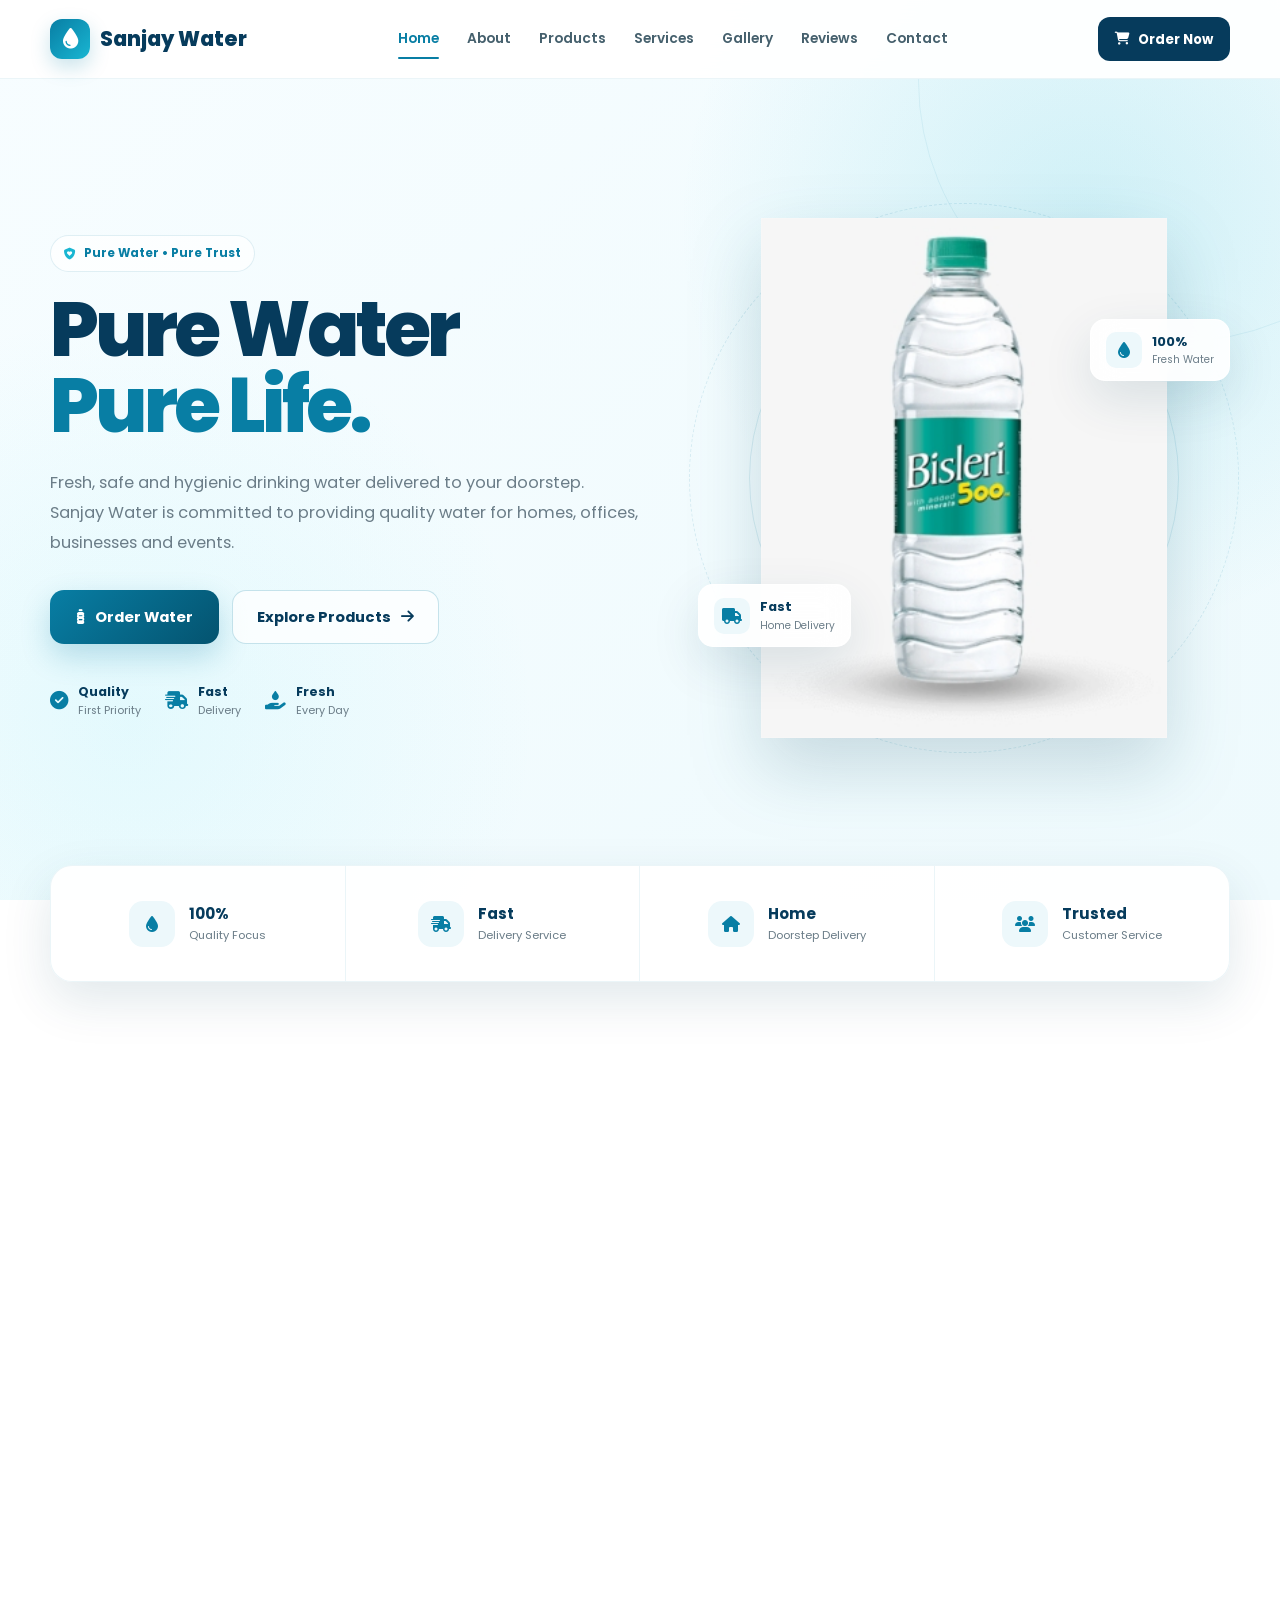
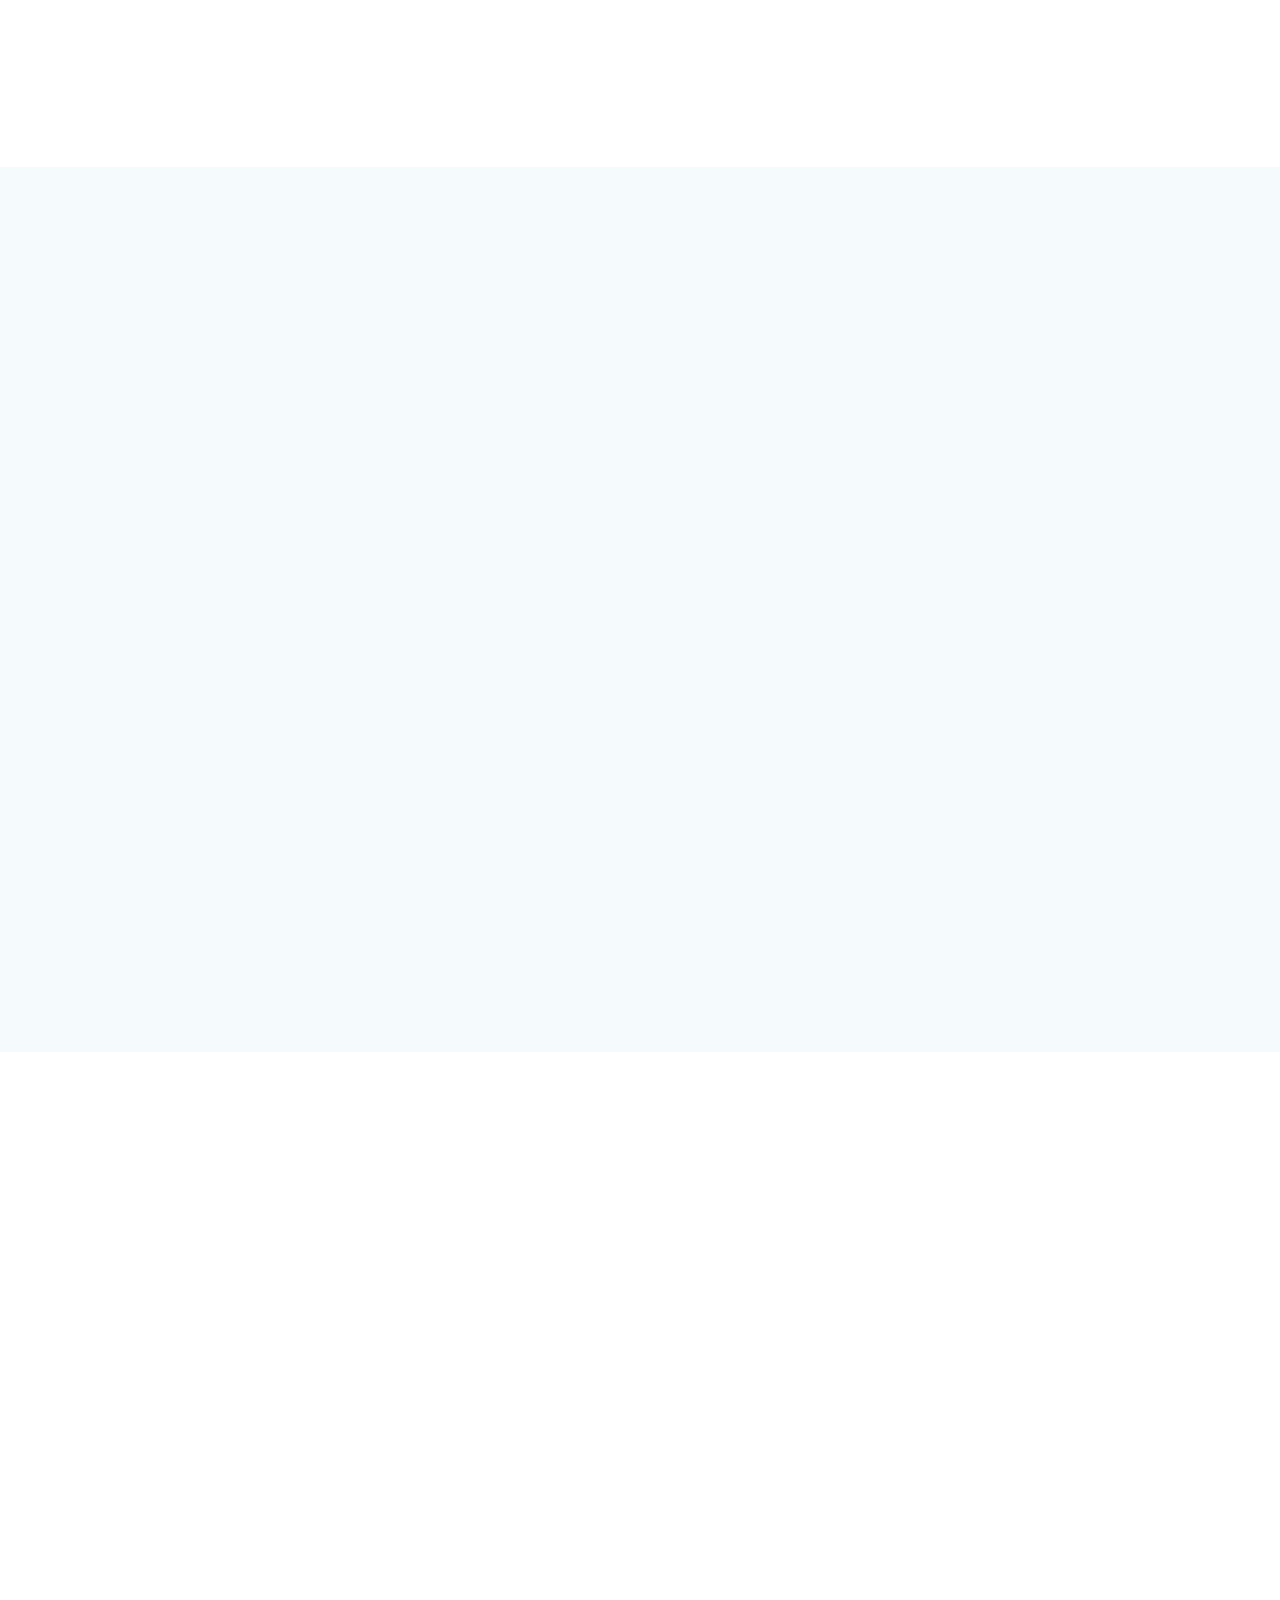
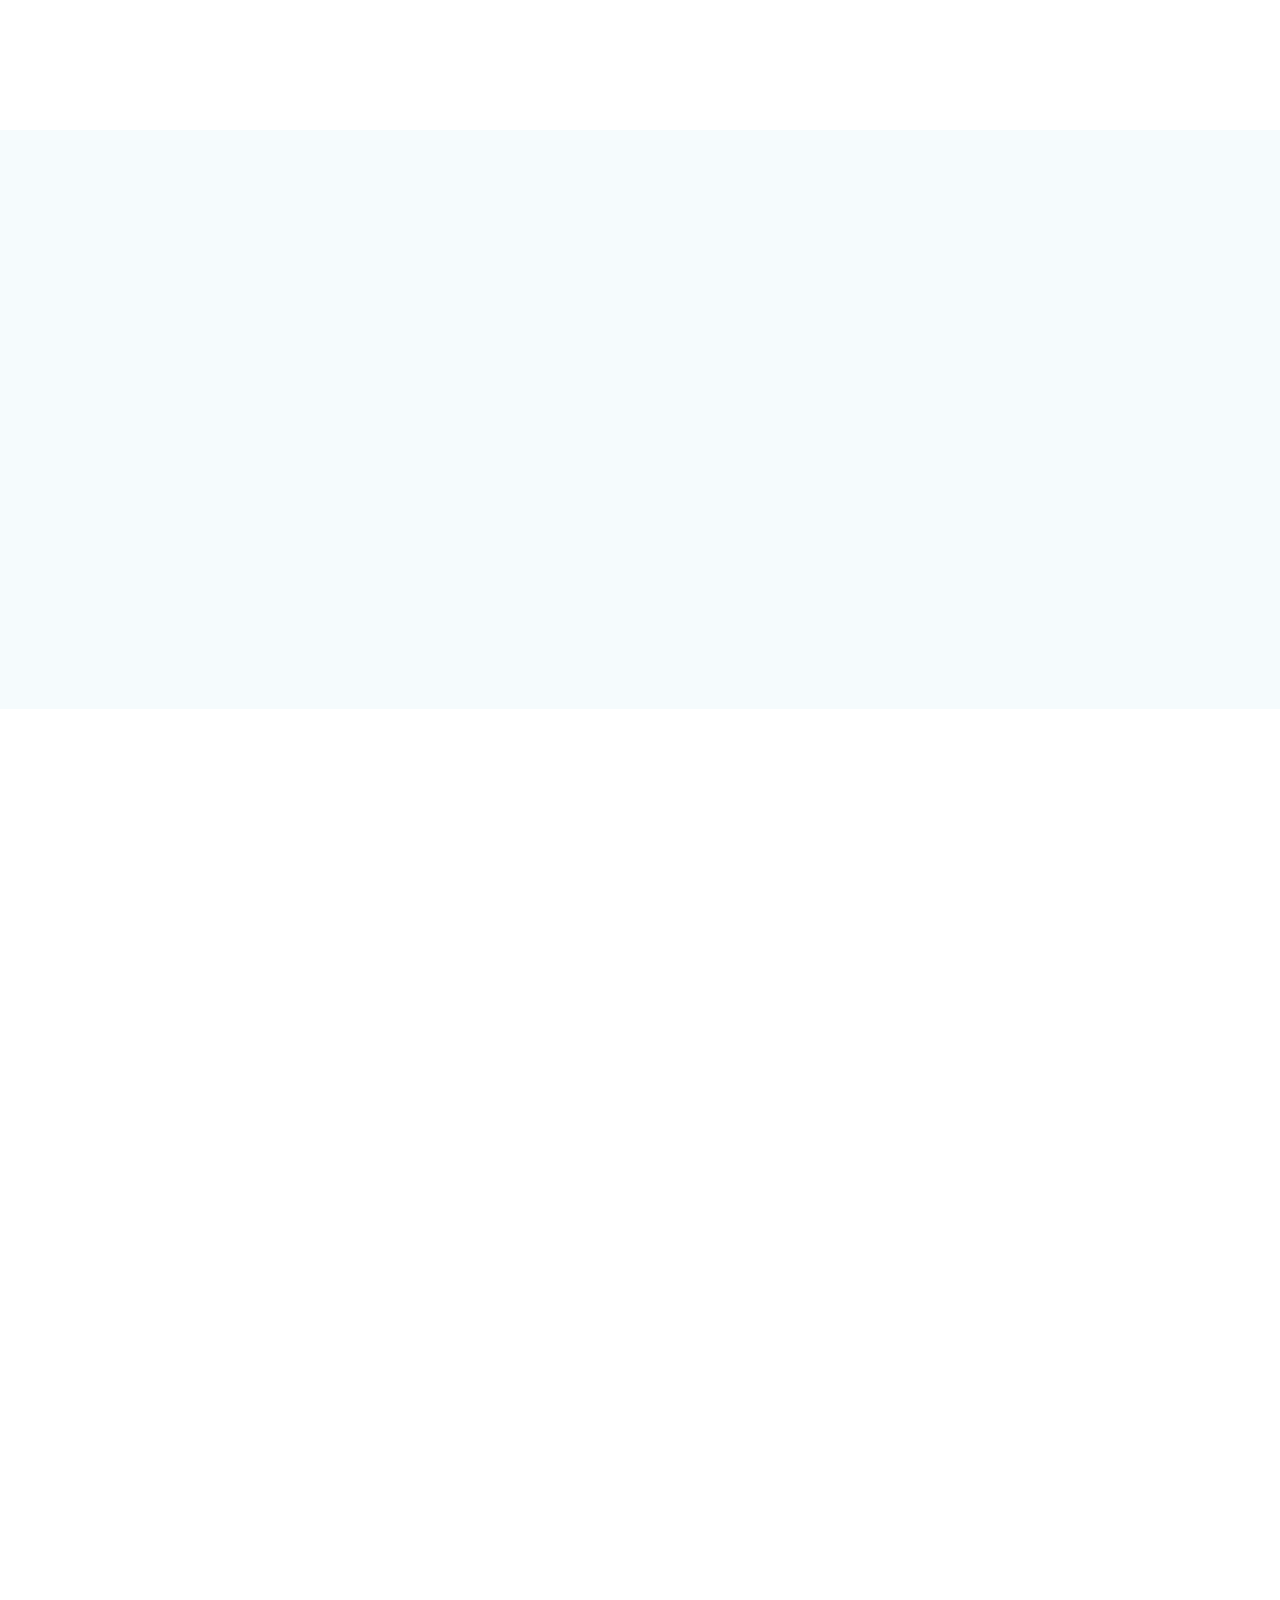
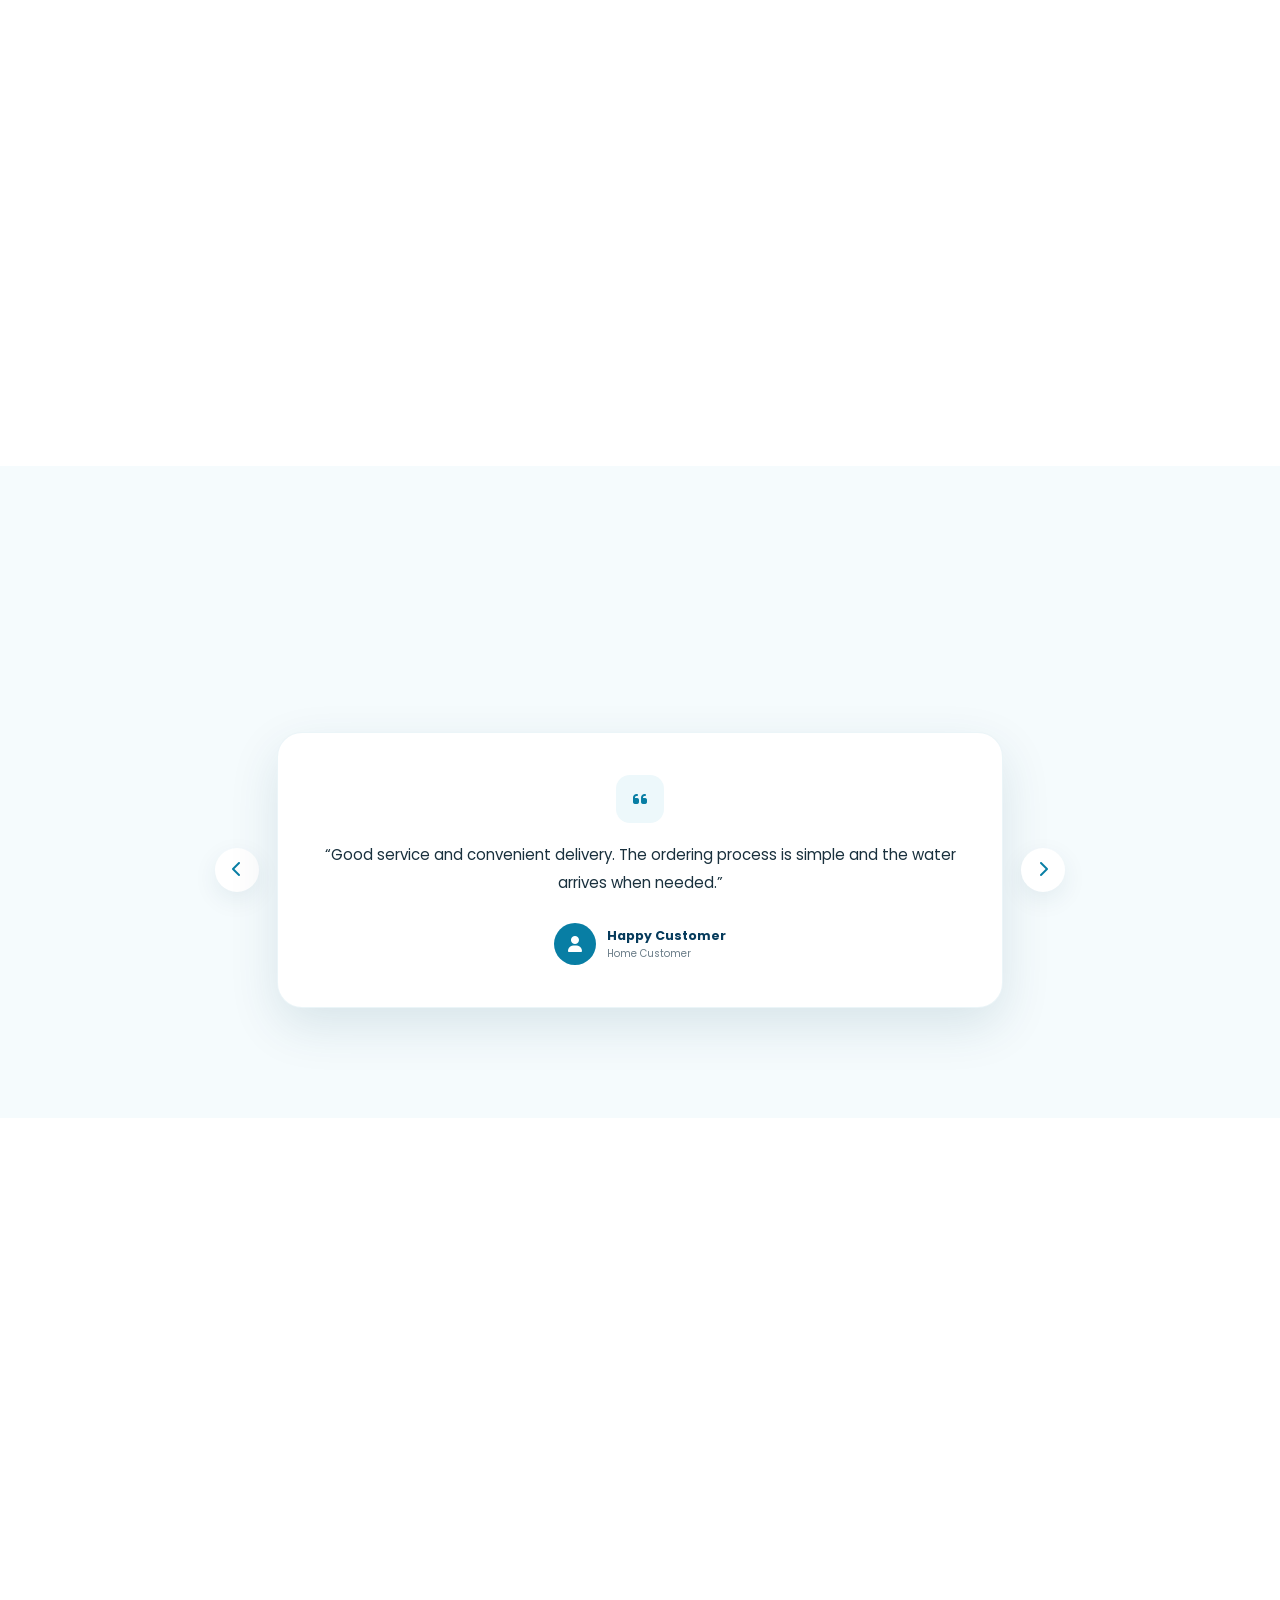
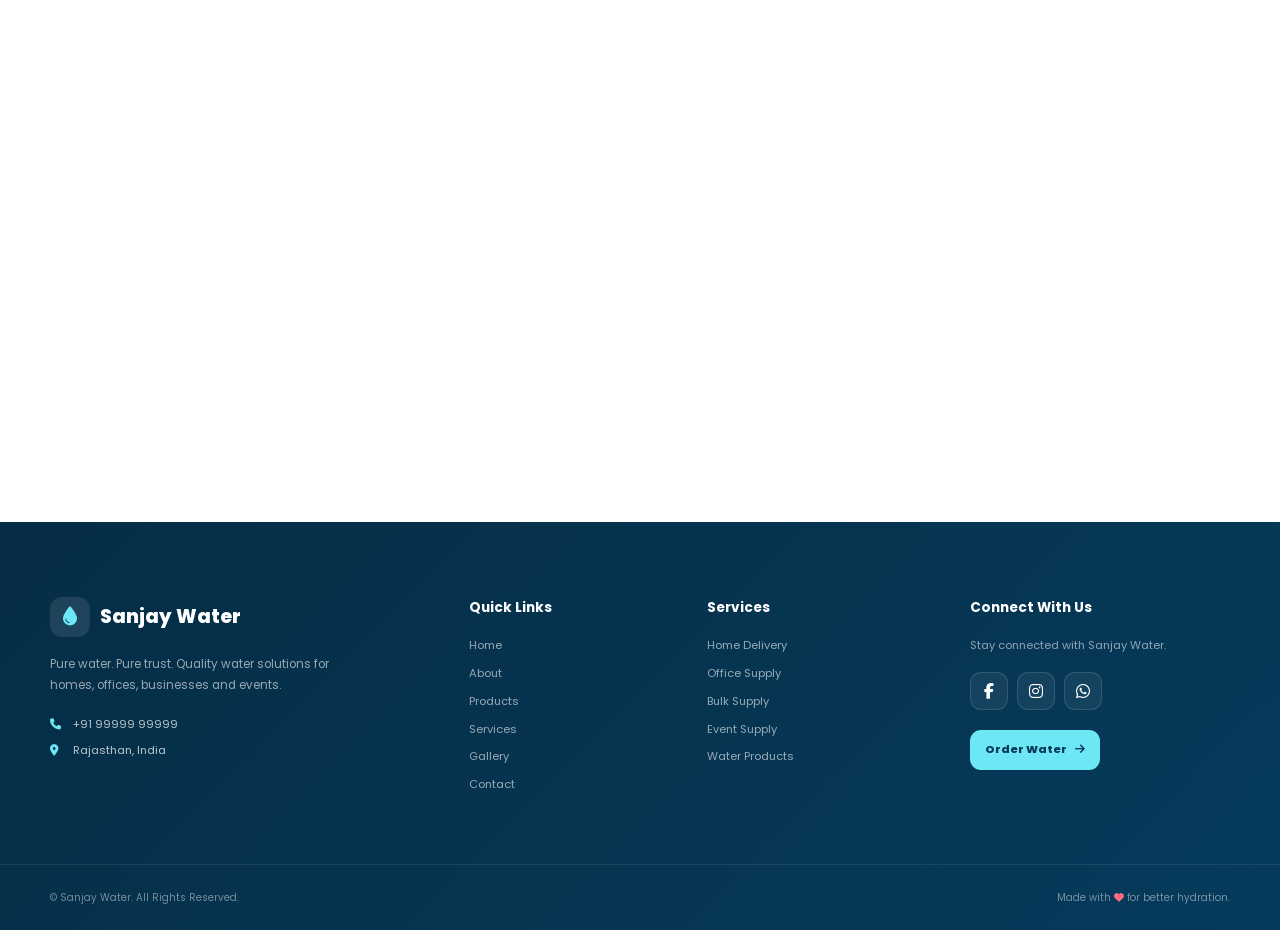
==== commit 8d8e3c6a: "Update index.html" ====
--- a/index.html
+++ b/index.html
@@ -733,5 +733,1331 @@
 
                 <div class="service-grid">
 
+                    <!-- Service 1 -->
+                    <article class="service-card reveal">
+
+                        <span class="service-number">
+                            01
+                        </span>
+
+                        <div class="service-icon">
+                            <i class="fa-solid fa-house"></i>
+                        </div>
+
+                        <h3>
+                            Home Delivery
+                        </h3>
+
+                        <p>
+                            Get drinking water conveniently delivered
+                            directly to your home.
+                        </p>
+
+                        <a
+                            href="#contact"
+                            class="service-link"
+                        >
+                            Learn More
+                            <i class="fa-solid fa-arrow-right"></i>
+                        </a>
+
+                    </article>
+
+
+                    <!-- Service 2 -->
+                    <article class="service-card reveal">
+
+                        <span class="service-number">
+                            02
+                        </span>
+
+                        <div class="service-icon">
+                            <i class="fa-solid fa-building"></i>
+                        </div>
+
+                        <h3>
+                            Office Supply
+                        </h3>
+
+                        <p>
+                            Reliable water supply solutions for
+                            offices and workplaces.
+                        </p>
+
+                        <a
+                            href="#contact"
+                            class="service-link"
+                        >
+                            Learn More
+                            <i class="fa-solid fa-arrow-right"></i>
+                        </a>
+
+                    </article>
+
+
+                    <!-- Service 3 -->
+                    <article class="service-card reveal">
+
+                        <span class="service-number">
+                            03
+                        </span>
+
+                        <div class="service-icon">
+                            <i class="fa-solid fa-boxes-stacked"></i>
+                        </div>
+
+                        <h3>
+                            Bulk Supply
+                        </h3>
+
+                        <p>
+                            Flexible water supply for shops,
+                            businesses and large requirements.
+                        </p>
+
+                        <a
+                            href="#contact"
+                            class="service-link"
+                        >
+                            Learn More
+                            <i class="fa-solid fa-arrow-right"></i>
+                        </a>
+
+                    </article>
+
+
+                    <!-- Service 4 -->
+                    <article class="service-card reveal">
+
+                        <span class="service-number">
+                            04
+                        </span>
+
+                        <div class="service-icon">
+                            <i class="fa-solid fa-champagne-glasses"></i>
+                        </div>
+
+                        <h3>
+                            Event Supply
+                        </h3>
+
+                        <p>
+                            Water supply support for functions,
+                            gatherings and special events.
+                        </p>
+
+                        <a
+                            href="#contact"
+                            class="service-link"
+                        >
+                            Learn More
+                            <i class="fa-solid fa-arrow-right"></i>
+                        </a>
+
+                    </article>
+
+                </div>
+
+            </div>
+
+        </section>
+
+
+        <!-- =================================================
+             WHY CHOOSE US
+        ================================================== -->
+
+        <section class="why-us">
+
+            <div class="container">
+
+                <div class="section-title reveal">
+
+                    <span class="section-tag">
+                        WHY SANJAY WATER
+                    </span>
+
+                    <h2>
+                        Why Customers
+                        <span>Choose Us</span>
+                    </h2>
+
+                </div>
+
+
+                <div class="why-grid">
+
+
+                    <article class="why-card reveal">
+
+                        <div class="why-icon">
+                            <i class="fa-solid fa-shield-heart"></i>
+                        </div>
+
+                        <h3>
+                            Quality Focus
+                        </h3>
+
+                        <p>
+                            We focus on delivering clean and
+                            reliable drinking water.
+                        </p>
+
+                    </article>
+
+
+                    <article class="why-card reveal">
+
+                        <div class="why-icon">
+                            <i class="fa-solid fa-truck-fast"></i>
+                        </div>
+
+                        <h3>
+                            Fast Delivery
+                        </h3>
+
+                        <p>
+                            Easy ordering and convenient delivery
+                            for your requirements.
+                        </p>
+
+                    </article>
+
+
+                    <article class="why-card reveal">
+
+                        <div class="why-icon">
+                            <i class="fa-solid fa-hand-holding-heart"></i>
+                        </div>
+
+                        <h3>
+                            Trusted Service
+                        </h3>
+
+                        <p>
+                            Friendly service with customer
+                            satisfaction at the center.
+                        </p>
+
+                    </article>
+
+
+                    <article class="why-card reveal">
+
+                        <div class="why-icon">
+                            <i class="fa-solid fa-clock"></i>
+                        </div>
+
+                        <h3>
+                            Convenient
+                        </h3>
+
+                        <p>
+                            Water solutions designed around
+                            your daily needs.
+                        </p>
+
+                    </article>
+
+                </div>
+
+            </div>
+
+        </section>
+
+
+        <!-- =================================================
+             CTA
+        ================================================== -->
+
+        <section class="cta-section">
+
+            <div class="container">
+
+                <div class="cta-box reveal">
+
+                    <div class="cta-content">
+
+                        <span class="section-tag">
+                            NEED WATER?
+                        </span>
+
+                        <h2>
+                            Pure Water,
+                            <span>Delivered to You.</span>
+                        </h2>
+
+                        <p>
+                            Place your order today and get
+                            convenient water delivery.
+                        </p>
+
+                    </div>
+
+                    <button
+                        type="button"
+                        class="btn cta-order-btn"
+                        id="ctaOrderBtn"
+                    >
+                        Order Now
+                        <i class="fa-solid fa-arrow-right"></i>
+                    </button>
+
+                </div>
+
+            </div>
+
+        </section>
+
+
+        <!-- =================================================
+             GALLERY
+        ================================================== -->
+
+        <section
+            class="gallery"
+            id="gallery"
+        >
+
+            <div class="container">
+
+                <div class="section-title reveal">
+
+                    <span class="section-tag">
+                        OUR GALLERY
+                    </span>
+
+                    <h2>
+                        A Glimpse of
+                        <span>Sanjay Water</span>
+                    </h2>
+
+                    <p>
+                        Quality, service and water solutions.
+                    </p>
+
+                </div>
+
+
+                <div class="gallery-grid">
+
+
+                    <div class="gallery-item reveal">
+
+                        <img
+                            src="images/bulk.jpg"
+                            alt="Sanjay Water Bulk Supply"
+                            loading="lazy"
+                        >
+
+                        <div class="gallery-overlay">
+                            <i class="fa-solid fa-expand"></i>
+                        </div>
+
+                    </div>
+
+
+                    <div class="gallery-item reveal">
+
+                        <img
+                            src="images/delivery.jpg"
+                            alt="Sanjay Water Delivery"
+                            loading="lazy"
+                        >
+
+                        <div class="gallery-overlay">
+                            <i class="fa-solid fa-truck-fast"></i>
+                        </div>
+
+                    </div>
+
+
+                    <div class="gallery-item reveal">
+
+                        <img
+                            src="assets/images/1.png"
+                            alt="Sanjay Water Bottle"
+                            loading="lazy"
+                        >
+
+                        <div class="gallery-overlay">
+                            <i class="fa-solid fa-droplet"></i>
+                        </div>
+
+                    </div>
+
+
+                    <div class="gallery-item reveal">
+
+                        <img
+                            src="assets/images/2.png"
+                            alt="Sanjay Water Jar"
+                            loading="lazy"
+                        >
+
+                        <div class="gallery-overlay">
+                            <i class="fa-solid fa-bottle-water"></i>
+                        </div>
+
+                    </div>
+
+
+                    <div class="gallery-item reveal">
+
+                        <img
+                            src="assets/images/4.png"
+                            alt="Sanjay Water Supply"
+                            loading="lazy"
+                        >
+
+                        <div class="gallery-overlay">
+                            <i class="fa-solid fa-boxes-stacked"></i>
+                        </div>
+
+                    </div>
+
+
+                    <div class="gallery-item reveal">
+
+                        <img
+                            src="assets/images/6.png"
+                            alt="Sanjay Water Delivery Service"
+                            loading="lazy"
+                        >
+
+                        <div class="gallery-overlay">
+                            <i class="fa-solid fa-house"></i>
+                        </div>
+
+                    </div>
+
+                </div>
+
+            </div>
+
+        </section>
+
+
+        <!-- =================================================
+             TESTIMONIALS
+        ================================================== -->
+
+        <section
+            class="testimonials"
+            id="testimonials"
+        >
+
+            <div class="container">
+
+                <div class="section-title reveal">
+
+                    <span class="section-tag">
+                        CUSTOMER REVIEWS
+                    </span>
+
+                    <h2>
+                        What Our
+                        <span>Customers Say</span>
+                    </h2>
+
+                </div>
+
+
+                <div class="testimonial-slider">
+
+                    <button
+                        type="button"
+                        class="slider-btn prev"
+                        aria-label="Previous review"
+                    >
+                        <i class="fa-solid fa-chevron-left"></i>
+                    </button>
+
+
+                    <div class="testimonial-track">
+
+
+                        <article class="testimonial active">
+
+                            <div class="quote-icon">
+                                <i class="fa-solid fa-quote-left"></i>
+                            </div>
+
+                            <p class="review">
+                                “Good service and convenient delivery.
+                                The ordering process is simple and
+                                the water arrives when needed.”
+                            </p>
+
+                            <div class="customer">
+
+                                <div class="customer-avatar">
+                                    <i class="fa-solid fa-user"></i>
+                                </div>
+
+                                <div>
+                                    <h4>
+                                        Happy Customer
+                                    </h4>
+
+                                    <span>
+                                        Home Customer
+                                    </span>
+                                </div>
+
+                            </div>
+
+                        </article>
+
+
+                        <article class="testimonial">
+
+                            <div class="quote-icon">
+                                <i class="fa-solid fa-quote-left"></i>
+                            </div>
+
+                            <p class="review">
+                                “Reliable water supply for our regular
+                                requirements. Service is helpful and
+                                convenient.”
+                            </p>
+
+                            <div class="customer">
+
+                                <div class="customer-avatar">
+                                    <i class="fa-solid fa-user"></i>
+                                </div>
+
+                                <div>
+                                    <h4>
+                                        Happy Customer
+                                    </h4>
+
+                                    <span>
+                                        Office Customer
+                                    </span>
+                                </div>
+
+                            </div>
+
+                        </article>
+
+
+                        <article class="testimonial">
+
+                            <div class="quote-icon">
+                                <i class="fa-solid fa-quote-left"></i>
+                            </div>
+
+                            <p class="review">
+                                “A convenient option when we need
+                                water for larger gatherings and
+                                events.”
+                            </p>
+
+                            <div class="customer">
+
+                                <div class="customer-avatar">
+                                    <i class="fa-solid fa-user"></i>
+                                </div>
+
+                                <div>
+                                    <h4>
+                                        Happy Customer
+                                    </h4>
+
+                                    <span>
+                                        Business Customer
+                                    </span>
+                                </div>
+
+                            </div>
+
+                        </article>
+
+                    </div>
+
+
+                    <button
+                        type="button"
+                        class="slider-btn next"
+                        aria-label="Next review"
+                    >
+                        <i class="fa-solid fa-chevron-right"></i>
+                    </button>
+
+                </div>
+
+            </div>
+
+        </section>
+
+
+        <!-- =================================================
+             CONTACT
+        ================================================== -->
+
+        <section
+            class="contact"
+            id="contact"
+        >
+
+            <div class="container">
+
+                <div class="section-title reveal">
+
+                    <span class="section-tag">
+                        CONTACT US
+                    </span>
+
+                    <h2>
+                        Let's Talk About
+                        <span>Your Water Needs</span>
+                    </h2>
+
+                    <p>
+                        Have a question or want to place an order?
+                        Get in touch with us.
+                    </p>
+
+                </div>
+
+
+                <div class="contact-wrapper">
+
+
+                    <!-- Contact Form -->
+                    <form
+                        id="contactForm"
+                        class="contact-form reveal"
+                        novalidate
+                    >
+
+                        <div class="form-row">
+
+                            <div class="form-group">
+
+                                <label for="name">
+                                    Name
+                                </label>
+
+                                <div class="input-box">
+
+                                    <i class="fa-solid fa-user"></i>
+
+                                    <input
+                                        type="text"
+                                        id="name"
+                                        name="name"
+                                        placeholder="Your name"
+                                        autocomplete="name"
+                                        required
+                                    >
+
+                                </div>
+
+                            </div>
+
+
+                            <div class="form-group">
+
+                                <label for="phone">
+                                    Mobile Number
+                                </label>
+
+                                <div class="input-box">
+
+                                    <i class="fa-solid fa-phone"></i>
+
+                                    <input
+                                        type="tel"
+                                        id="phone"
+                                        name="phone"
+                                        placeholder="10 digit mobile number"
+                                        inputmode="numeric"
+                                        maxlength="10"
+                                        autocomplete="tel"
+                                        required
+                                    >
+
+                                </div>
+
+                            </div>
+
+                        </div>
+
+
+                        <div class="form-group">
+
+                            <label for="email">
+                                Email
+                            </label>
+
+                            <div class="input-box">
+
+                                <i class="fa-solid fa-envelope"></i>
+
+                                <input
+                                    type="email"
+                                    id="email"
+                                    name="email"
+                                    placeholder="your@email.com"
+                                    autocomplete="email"
+                                    required
+                                >
+
+                            </div>
+
+                        </div>
+
+
+                        <div class="form-group">
+
+                            <label for="message">
+                                Message
+                            </label>
+
+                            <div class="input-box textarea-box">
+
+                                <i class="fa-solid fa-message"></i>
+
+                                <textarea
+                                    id="message"
+                                    name="message"
+                                    placeholder="How can we help you?"
+                                    rows="5"
+                                    required
+                                ></textarea>
+
+                            </div>
+
+                        </div>
+
+
+                        <button
+                            type="submit"
+                            class="btn form-submit"
+                        >
+                            Send Message
+                            <i class="fa-solid fa-paper-plane"></i>
+                        </button>
+
+
+                        <div
+                            id="formMessage"
+                            class="form-message"
+                            aria-live="polite"
+                        ></div>
+
+                    </form>
+
+
+                    <!-- Contact Info -->
+                    <div class="contact-info reveal">
+
+                        <span class="section-tag">
+                            GET IN TOUCH
+                        </span>
+
+                        <h3>
+                            We Are Here
+                            <span>To Help.</span>
+                        </h3>
+
+                        <p class="contact-intro">
+                            Contact us for water delivery,
+                            bulk supply or any other requirement.
+                        </p>
+
+
+                        <div class="contact-details">
+
+                            <div class="contact-item">
+
+                                <div class="contact-icon">
+                                    <i class="fa-solid fa-phone"></i>
+                                </div>
+
+                                <div>
+                                    <span>Call Us</span>
+
+                                    <a
+                                        href="tel:+919999999999"
+                                    >
+                                        +91 99999 99999
+                                    </a>
+                                </div>
+
+                            </div>
+
+
+                            <div class="contact-item">
+
+                                <div class="contact-icon">
+                                    <i class="fa-solid fa-location-dot"></i>
+                                </div>
+
+                                <div>
+                                    <span>Location</span>
+
+                                    <p>
+                                        Rajasthan, India
+                                    </p>
+                                </div>
+
+                            </div>
+
+
+                            <div class="contact-item">
+
+                                <div class="contact-icon">
+                                    <i class="fa-solid fa-clock"></i>
+                                </div>
+
+                                <div>
+                                    <span>Service Hours</span>
+
+                                    <p>
+                                        Available for orders
+                                    </p>
+                                </div>
+
+                            </div>
+
+                        </div>
+
+
+                        <div class="contact-actions">
+
+                            <a
+                                href="tel:+919999999999"
+                                class="contact-action"
+                            >
+                                <i class="fa-solid fa-phone"></i>
+                                Call Now
+                            </a>
+
+                            <a
+                                href="https://wa.me/919999999999"
+                                target="_blank"
+                                rel="noopener noreferrer"
+                                class="contact-action whatsapp"
+                            >
+                                <i class="fa-brands fa-whatsapp"></i>
+                                WhatsApp
+                            </a>
+
+                        </div>
+
+                    </div>
+
+                </div>
+
+            </div>
+
+        </section>
+
+    </main>
+
+
+    <!-- =====================================================
+         ORDER MODAL
+    ====================================================== -->
+
+    <div
+        class="order-modal"
+        id="orderModal"
+        aria-hidden="true"
+    >
+
+        <div
+            class="order-box"
+            role="dialog"
+            aria-modal="true"
+            aria-labelledby="orderTitle"
+        >
+
+            <button
+                type="button"
+                class="order-close"
+                id="closeOrder"
+                aria-label="Close order form"
+            >
+                <i class="fa-solid fa-xmark"></i>
+            </button>
+
+
+            <div class="order-header">
+
+                <div class="order-icon">
+                    <i class="fa-solid fa-bottle-water"></i>
+                </div>
+
+                <span class="section-tag">
+                    SANJAY WATER
+                </span>
+
+                <h2 id="orderTitle">
+                    Place Your Order
+                </h2>
+
+                <p>
+                    Fill in your details and we'll take care
+                    of the rest.
+                </p>
+
+            </div>
+
+
+            <form
+                id="orderForm"
+                novalidate
+            >
+
+
+                <!-- Product -->
+                <div class="order-field">
+
+                    <label for="orderProduct">
+                        <i class="fa-solid fa-bottle-water"></i>
+                        Select Product
+                    </label>
+
+                    <select
+                        id="orderProduct"
+                        name="product"
+                        required
+                    >
+
+                        <option value="">
+                            Select water product
+                        </option>
+
+                        <option value="Packaged Drinking Water">
+                            Packaged Drinking Water
+                        </option>
+
+                        <option value="20 Litre Water Jar">
+                            20 Litre Water Jar
+                        </option>
+
+                        <option value="Bulk Water Supply">
+                            Bulk Water Supply
+                        </option>
+
+                        <option value="Home Water Delivery">
+                            Home Water Delivery
+                        </option>
+
+                    </select>
+
+                </div>
+
+
+                <!-- Quantity -->
+                <div class="order-field">
+
+                    <label for="orderQuantity">
+                        <i class="fa-solid fa-layer-group"></i>
+                        Quantity
+                    </label>
+
+                    <input
+                        type="number"
+                        id="orderQuantity"
+                        name="quantity"
+                        value="1"
+                        min="1"
+                        max="999"
+                        required
+                    >
+
+                </div>
+
+
+                <!-- Name -->
+                <div class="order-field">
+
+                    <label for="orderName">
+                        <i class="fa-solid fa-user"></i>
+                        Full Name
+                    </label>
+
+                    <input
+                        type="text"
+                        id="orderName"
+                        name="customerName"
+                        placeholder="Enter your full name"
+                        autocomplete="name"
+                        required
+                    >
+
+                </div>
+
+
+                <!-- Phone -->
+                <div class="order-field">
+
+                    <label for="orderPhone">
+                        <i class="fa-solid fa-phone"></i>
+                        Mobile Number
+                    </label>
+
+                    <input
+                        type="tel"
+                        id="orderPhone"
+                        name="phone"
+                        placeholder="10 digit mobile number"
+                        inputmode="numeric"
+                        maxlength="10"
+                        autocomplete="tel"
+                        required
+                    >
+
+                </div>
+
+
+                <!-- Address -->
+                <div class="order-field">
+
+                    <label for="orderAddress">
+                        <i class="fa-solid fa-location-dot"></i>
+                        Delivery Address
+                    </label>
+
+                    <textarea
+                        id="orderAddress"
+                        name="address"
+                        rows="3"
+                        placeholder="Enter complete delivery address"
+                        autocomplete="street-address"
+                        required
+                    ></textarea>
+
+                </div>
+
+
+                <!-- Payment -->
+                <div class="order-field">
+
+                    <label>
+                        <i class="fa-solid fa-wallet"></i>
+                        Payment Method
+                    </label>
+
+
+                    <div class="payment-options">
+
+                        <label class="payment-option">
+
+                            <input
+                                type="radio"
+                                name="paymentMethod"
+                                value="Cash on Delivery"
+                                checked
+                            >
+
+                            <span>
+                                <i class="fa-solid fa-money-bill-wave"></i>
+                                Cash on Delivery
+                            </span>
+
+                        </label>
+
+
+                        <label class="payment-option">
+
+                            <input
+                                type="radio"
+                                name="paymentMethod"
+                                value="UPI"
+                            >
+
+                            <span>
+                                <i class="fa-solid fa-qrcode"></i>
+                                UPI
+                            </span>
+
+                        </label>
+
+                    </div>
+
+                </div>
+
+
+                <!-- Message -->
+                <div
+                    id="orderMessage"
+                    class="order-message"
+                    aria-live="polite"
+                ></div>
+
+
+                <!-- Submit -->
+                <button
+                    type="submit"
+                    class="order-submit"
+                >
+                    <i class="fa-solid fa-check"></i>
+                    Confirm Order
+                </button>
+
+
+                <p class="order-note">
+                    <i class="fa-solid fa-lock"></i>
+                    Your details are used only for processing
+                    your order.
+                </p>
+
+            </form>
+
+        </div>
+
+    </div>
+
+
+    <!-- =====================================================
+         IMAGE LIGHTBOX
+    ====================================================== -->
+
+    <div
+        class="lightbox"
+        id="lightbox"
+        aria-hidden="true"
+    >
+
+        <button
+            type="button"
+            class="lightbox-close"
+            id="lightboxClose"
+            aria-label="Close image"
+        >
+            <i class="fa-solid fa-xmark"></i>
+        </button>
+
+        <img
+            id="lightboxImage"
+            src=""
+            alt="Gallery preview"
+        >
+
+    </div>
+
+
+    <!-- =====================================================
+         FOOTER
+    ====================================================== -->
+
+    <footer>
+
+        <div class="container footer-content">
+
+
+            <!-- Footer Brand -->
+            <div class="footer-logo">
+
+                <a
+                    href="#home"
+                    class="footer-brand"
+                >
+
+                    <span class="footer-brand-icon">
+                        <i class="fa-solid fa-droplet"></i>
+                    </span>
+
+                    <span>
+                        Sanjay Water
+                    </span>
+
+                </a>
+
+                <p>
+                    Pure water. Pure trust.
+                    Quality water solutions for homes,
+                    offices, businesses and events.
+                </p>
+
+
+                <div class="footer-contact-mini">
+
+                    <a href="tel:+919999999999">
+                        <i class="fa-solid fa-phone"></i>
+                        +91 99999 99999
+                    </a>
+
+                    <span>
+                        <i class="fa-solid fa-location-dot"></i>
+                        Rajasthan, India
+                    </span>
+
+                </div>
+
+            </div>
+
+
+            <!-- Quick Links -->
+            <div class="footer-column">
+
+                <h3>
+                    Quick Links
+                </h3>
+
+                <a href="#home">
+                    Home
+                </a>
+
+                <a href="#about">
+                    About
+                </a>
+
+                <a href="#products">
+                    Products
+                </a>
+
+                <a href="#services">
+                    Services
+                </a>
+
+                <a href="#gallery">
+                    Gallery
+                </a>
+
+                <a href="#contact">
+                    Contact
+                </a>
+
+            </div>
+
+
+            <!-- Services -->
+            <div class="footer-column">
+
+                <h3>
+                    Services
+                </h3>
+
+                <a href="#services">
+                    Home Delivery
+                </a>
+
+                <a href="#services">
+                    Office Supply
+                </a>
+
+                <a href="#services">
+                    Bulk Supply
+                </a>
+
+                <a href="#services">
+                    Event Supply
+                </a>
+
+                <a href="#products">
+                    Water Products
+                </a>
+
+            </div>
+
+
+            <!-- Social -->
+            <div class="footer-social">
+
+                <h3>
+                    Connect With Us
+                </h3>
+
+                <p>
+                    Stay connected with Sanjay Water.
+                </p>
+
+
+                <div class="social-links">
+
+                    <a
+                        href="#"
+                        aria-label="Facebook"
+                    >
+                        <i class="fa-brands fa-facebook-f"></i>
+                    </a>
+
+                    <a
+                        href="#"
+                        aria-label="Instagram"
+                    >
+                        <i class="fa-brands fa-instagram"></i>
+                    </a>
+
+                    <a
+                        href="https://wa.me/919999999999"
+                        target="_blank"
+                        rel="noopener noreferrer"
+                        aria-label="WhatsApp"
+                    >
+                        <i class="fa-brands fa-whatsapp"></i>
+                    </a>
+
+                </div>
+
+
+                <button
+                    type="button"
+                    class="footer-order-btn"
+                    id="footerOrderBtn"
+                >
+                    Order Water
+                    <i class="fa-solid fa-arrow-right"></i>
+                </button>
+
+            </div>
+
+        </div>
+
+
+        <!-- Footer Bottom -->
+        <div class="copyright">
+
+            <div class="container copyright-inner">
+
+                <p>
+                    © <span id="currentYear"></span>
+                    Sanjay Water.
+                    All Rights Reserved.
+                </p>
+
+                <p>
+                    Made with
+                    <i class="fa-solid fa-heart"></i>
+                    for better hydration.
+                </p>
+
+            </div>
+
+        </div>
+
+    </footer>
+
+
+    <!-- =====================================================
+         SCROLL TO TOP
+    ====================================================== -->
+
+    <button
+        type="button"
+        id="scrollTop"
+        aria-label="Scroll to top"
+    >
+        <i class="fa-solid fa-arrow-up"></i>
+    </button>
+
+
+    <!-- =====================================================
+         SCRIPT
+    ====================================================== -->
+
+    <script src="script.js"></script>
+
+</body>
+</html>
+
 
                 
--- a/style.css
+++ b/style.css
@@ -1,45 +1,45 @@
 /* =========================================================
    SANJAY WATER
-   PREMIUM RESPONSIVE WEBSITE CSS
-   Works with current index.html
-   ========================================================= */
-
-
-/* =========================================================
+   PREMIUM RESPONSIVE STYLESHEET
+========================================================= */
+
+/* =========================
    ROOT
-   ========================================================= */
+========================= */
 
 :root {
-    --primary: #087f9c;
-    --primary-dark: #063b5c;
-    --secondary: #19c3d1;
-    --aqua: #67e8f9;
-
-    --light: #f0fafc;
-    --light-2: #e9f8fb;
+    --primary: #087ea4;
+    --primary-dark: #04536f;
+    --primary-deep: #063b5c;
+    --secondary: #19b6d2;
+    --accent: #6ee7f5;
 
     --white: #ffffff;
-    --dark: #063b5c;
-    --text: #19323f;
-    --gray: #617783;
-
-    --border: rgba(6, 59, 92, 0.10);
-
-    --shadow:
-        0 12px 35px rgba(6, 59, 92, 0.10);
-
-    --shadow-lg:
-        0 25px 60px rgba(6, 59, 92, 0.14);
-
+    --black: #07141c;
+
+    --text: #19303d;
+    --text-light: #6b7d88;
+
+    --bg: #f5fbfd;
+    --bg-soft: #edf8fb;
+    --border: rgba(8, 126, 164, 0.12);
+
+    --shadow-sm: 0 8px 25px rgba(5, 66, 91, 0.08);
+    --shadow: 0 18px 50px rgba(5, 66, 91, 0.12);
+    --shadow-lg: 0 30px 80px rgba(5, 66, 91, 0.18);
+
+    --radius-sm: 12px;
     --radius: 20px;
-
-    --transition: 0.35s ease;
-}
-
-
-/* =========================================================
+    --radius-lg: 30px;
+
+    --transition: 0.3s ease;
+    --container: 1180px;
+}
+
+
+/* =========================
    RESET
-   ========================================================= */
+========================= */
 
 * {
     margin: 0;
@@ -49,15 +49,15 @@
 
 html {
     scroll-behavior: smooth;
-    scroll-padding-top: 85px;
+    overflow-x: hidden;
 }
 
 body {
     font-family: "Poppins", sans-serif;
     color: var(--text);
-    background: #ffffff;
+    background: var(--white);
+    line-height: 1.6;
     overflow-x: hidden;
-    line-height: 1.6;
 }
 
 body.modal-open {
@@ -73,10 +73,11 @@
 input,
 textarea,
 select {
-    font-family: inherit;
+    font: inherit;
 }
 
 button {
+    border: 0;
     cursor: pointer;
 }
 
@@ -89,193 +90,254 @@
     list-style: none;
 }
 
-
-/* =========================================================
-   CONTAINER
-   ========================================================= */
+::selection {
+    background: var(--primary);
+    color: var(--white);
+}
+
+
+/* =========================
+   COMMON
+========================= */
 
 .container {
-    width: min(92%, 1200px);
-    margin: auto;
-}
-
-
-/* =========================================================
-   SECTIONS
-   ========================================================= */
+    width: min(100% - 40px, var(--container));
+    margin-inline: auto;
+}
 
 section {
-    padding: 90px 0;
+    position: relative;
 }
 
 .section-title {
+    max-width: 720px;
+    margin: 0 auto 60px;
     text-align: center;
-    margin-bottom: 55px;
-}
-
-.section-title h2 {
-    color: var(--dark);
-    font-size: clamp(2rem, 4vw, 2.8rem);
-    line-height: 1.2;
-    margin-bottom: 10px;
+}
+
+.section-tag {
+    display: inline-flex;
+    align-items: center;
+    gap: 8px;
+
+    margin-bottom: 13px;
+
+    color: var(--primary);
+    font-size: 0.76rem;
+    font-weight: 800;
+    letter-spacing: 2px;
+    text-transform: uppercase;
+}
+
+.section-title h2,
+.about-content h2 {
+    color: var(--primary-deep);
+    font-size: clamp(2rem, 4vw, 3.25rem);
+    line-height: 1.15;
+    font-weight: 800;
     letter-spacing: -1px;
 }
 
+.section-title h2 span,
+.about-content h2 span,
+.contact-info h3 span,
+.cta-content h2 span {
+    color: var(--primary);
+}
+
 .section-title p {
-    color: var(--gray);
-    font-size: 14px;
-}
-
-
-/* =========================================================
-   BUTTONS
-   ========================================================= */
-
-.btn,
+    margin-top: 16px;
+    color: var(--text-light);
+    font-size: 1rem;
+}
+
+.btn {
+    display: inline-flex;
+    align-items: center;
+    justify-content: center;
+    gap: 10px;
+
+    min-height: 54px;
+    padding: 0 26px;
+
+    border-radius: 14px;
+
+    background: linear-gradient(
+        135deg,
+        var(--primary),
+        var(--primary-dark)
+    );
+
+    color: var(--white);
+    font-size: 0.92rem;
+    font-weight: 700;
+
+    box-shadow: 0 12px 30px rgba(8, 126, 164, 0.24);
+
+    transition:
+        transform var(--transition),
+        box-shadow var(--transition);
+}
+
+.btn:hover {
+    transform: translateY(-3px);
+    box-shadow: 0 18px 35px rgba(8, 126, 164, 0.32);
+}
+
 .btn-outline {
     display: inline-flex;
     align-items: center;
     justify-content: center;
-
-    min-height: 48px;
-
-    padding: 12px 28px;
-
-    border-radius: 50px;
-
-    font-size: 14px;
-    font-weight: 600;
+    gap: 10px;
+
+    min-height: 54px;
+    padding: 0 24px;
+
+    border: 1px solid rgba(8, 126, 164, 0.22);
+    border-radius: 14px;
+
+    background: rgba(255, 255, 255, 0.75);
+
+    color: var(--primary-deep);
+    font-size: 0.92rem;
+    font-weight: 700;
 
     transition: var(--transition);
 }
 
-.btn {
-    border: none;
-    color: #fff;
-
-    background:
-        linear-gradient(
-            135deg,
-            var(--primary),
-            var(--primary-dark)
-        );
-
-    box-shadow:
-        0 10px 25px rgba(8, 127, 156, 0.20);
-}
-
-.btn:hover {
-    transform: translateY(-4px);
-
-    box-shadow:
-        0 16px 35px rgba(6, 59, 92, 0.25);
-}
-
-.btn-outline {
-    color: var(--primary);
-
-    border: 1.5px solid var(--primary);
-
-    background: rgba(255, 255, 255, 0.6);
-
-    margin-left: 10px;
-}
-
 .btn-outline:hover {
+    color: var(--white);
     background: var(--primary);
-    color: #fff;
-
+    border-color: var(--primary);
     transform: translateY(-3px);
 }
 
 
-/* =========================================================
+/* =========================
+   REVEAL
+========================= */
+
+.reveal {
+    opacity: 0;
+    transform: translateY(30px);
+    transition:
+        opacity 0.7s ease,
+        transform 0.7s ease;
+}
+
+.reveal.show {
+    opacity: 1;
+    transform: translateY(0);
+}
+
+
+/* =========================
    HEADER
-   ========================================================= */
+========================= */
 
 .header {
     position: fixed;
-
     top: 0;
     left: 0;
 
     width: 100%;
-
-    z-index: 9999;
-
-    background:
-        rgba(255, 255, 255, 0.88);
+    z-index: 1000;
+
+    background: rgba(255, 255, 255, 0.92);
+    border-bottom: 1px solid rgba(8, 126, 164, 0.08);
 
     backdrop-filter: blur(18px);
     -webkit-backdrop-filter: blur(18px);
 
-    border-bottom:
-        1px solid rgba(6, 59, 92, 0.06);
-
-    box-shadow:
-        0 5px 25px rgba(6, 59, 92, 0.07);
-
-    transition: 0.3s ease;
+    transition: var(--transition);
 }
 
 .header.scrolled {
-    background:
-        rgba(255, 255, 255, 0.96);
-
-    box-shadow:
-        0 10px 35px rgba(6, 59, 92, 0.12);
+    box-shadow: var(--shadow-sm);
+    background: rgba(255, 255, 255, 0.97);
 }
 
 .navbar {
     min-height: 78px;
 
     display: flex;
-
     align-items: center;
-
     justify-content: space-between;
-
     gap: 25px;
 }
+
+
+/* Logo */
 
 .logo {
     display: inline-flex;
-
     align-items: center;
-
-    gap: 8px;
-
-    color: var(--primary);
-
-    font-size: 1.55rem;
-
+    gap: 10px;
+
+    color: var(--primary-deep);
+
+    font-size: 1.28rem;
     font-weight: 800;
-
     white-space: nowrap;
 }
 
 .logo i {
-    font-size: 1.35rem;
-}
+    display: grid;
+    place-items: center;
+
+    width: 40px;
+    height: 40px;
+
+    border-radius: 12px;
+
+    background: linear-gradient(
+        135deg,
+        var(--primary),
+        var(--secondary)
+    );
+
+    color: var(--white);
+
+    box-shadow: 0 8px 20px rgba(8, 126, 164, 0.22);
+}
+
+
+/* Navigation */
 
 .nav-links {
     display: flex;
-
     align-items: center;
-
     gap: 28px;
 }
 
 .nav-links a {
     position: relative;
 
-    color: var(--text);
-
-    font-size: 13px;
-
+    color: #45606d;
+
+    font-size: 0.86rem;
     font-weight: 600;
 
+    padding: 28px 0;
+
     transition: var(--transition);
+}
+
+.nav-links a::after {
+    content: "";
+
+    position: absolute;
+    left: 0;
+    bottom: 19px;
+
+    width: 0;
+    height: 2px;
+
+    border-radius: 20px;
+
+    background: var(--primary);
+
+    transition: width var(--transition);
 }
 
 .nav-links a:hover,
@@ -283,73 +345,72 @@
     color: var(--primary);
 }
 
-.nav-links a::after {
-    content: "";
-
-    position: absolute;
-
-    left: 50%;
-    bottom: -8px;
-
-    width: 0;
-    height: 2px;
-
-    background: var(--primary);
-
-    border-radius: 10px;
-
-    transform: translateX(-50%);
-
-    transition: var(--transition);
-}
-
 .nav-links a:hover::after,
 .nav-links a.active::after {
     width: 100%;
 }
 
 
-/* =========================================================
-   HAMBURGER
-   ========================================================= */
+/* Order button */
+
+.nav-order-btn {
+    display: inline-flex;
+    align-items: center;
+    gap: 8px;
+
+    min-height: 44px;
+    padding: 0 17px;
+
+    border-radius: 12px;
+
+    background: var(--primary-deep);
+    color: var(--white);
+
+    font-size: 0.82rem;
+    font-weight: 700;
+
+    transition: var(--transition);
+}
+
+.nav-order-btn:hover {
+    background: var(--primary);
+    transform: translateY(-2px);
+}
+
+
+/* Hamburger */
 
 .hamburger {
     display: none;
 
-    width: 42px;
-    height: 42px;
+    width: 44px;
+    height: 44px;
+
+    border-radius: 12px;
+
+    background: var(--bg-soft);
 
     align-items: center;
     justify-content: center;
-
     flex-direction: column;
-
     gap: 5px;
-
-    border-radius: 12px;
-
-    background: var(--light);
-
-    cursor: pointer;
-
-    flex-shrink: 0;
 }
 
 .hamburger span {
-    width: 24px;
-    height: 3px;
+    display: block;
+
+    width: 21px;
+    height: 2px;
 
     border-radius: 10px;
 
-    background: var(--primary-dark);
-
-    transition: 0.3s ease;
+    background: var(--primary-deep);
+
+    transition: var(--transition);
 }
 
 .hamburger.active span:nth-child(1) {
-    transform:
-        translateY(8px)
-        rotate(45deg);
+    transform: translateY(7px) rotate(45deg);
 }
 
 .hamburger.active span:nth-child(2) {
@@ -357,49 +418,38 @@
 }
 
 .hamburger.active span:nth-child(3) {
-    transform:
-        translateY(-8px)
-        rotate(-45deg);
-}
-
-
-/* =========================================================
+    transform: translateY(-7px) rotate(-45deg);
+}
+
+
+/* =========================
    HERO
-   ========================================================= */
+========================= */
 
 .hero {
     min-height: 100vh;
+    padding: 145px 0 90px;
 
     display: flex;
-
     align-items: center;
 
-    position: relative;
-
     overflow: hidden;
-
-    padding:
-        120px 0
-        70px;
 
     background:
         radial-gradient(
-            circle at 85% 20%,
-            rgba(25, 195, 209, 0.28),
+            circle at 85% 25%,
+            rgba(25, 182, 210, 0.16),
             transparent 32%
         ),
-
         radial-gradient(
-            circle at 10% 85%,
-            rgba(8, 127, 156, 0.10),
+            circle at 10% 80%,
+            rgba(110, 231, 245, 0.12),
             transparent 30%
         ),
-
         linear-gradient(
             135deg,
-            #e9f9fc 0%,
-            #d3f4f7 48%,
-            #ffffff 100%
+            #f7fdff 0%,
+            #eefafd 100%
         );
 }
 
@@ -407,1075 +457,1573 @@
     content: "";
 
     position: absolute;
-
-    width: 400px;
-    height: 400px;
-
-    right: -180px;
-    top: 100px;
-
+    top: -180px;
+    right: -160px;
+
+    width: 520px;
+    height: 520px;
+
+    border: 1px solid rgba(8, 126, 164, 0.08);
     border-radius: 50%;
-
-    background:
-        rgba(25, 195, 209, 0.08);
-
-    filter: blur(20px);
-
-    pointer-events: none;
 }
 
 .hero-content {
-    width: min(92%, 1200px);
-
-    margin: auto;
-
-    display: grid;
-
-    grid-template-columns:
-        minmax(0, 1fr)
-        minmax(0, 1fr);
-
+    width: min(100% - 40px, var(--container));
+    margin-inline: auto;
+
+    display: grid;
+    grid-template-columns: 1.05fr 0.95fr;
+    align-items: center;
     gap: 60px;
-
+}
+
+.hero-text {
+    position: relative;
+    z-index: 2;
+}
+
+.hero-badge {
+    display: inline-flex;
     align-items: center;
-
-    position: relative;
-
-    z-index: 2;
-}
-
-.hero-text {
+    gap: 8px;
+
+    margin-bottom: 20px;
+    padding: 8px 13px;
+
+    border: 1px solid rgba(8, 126, 164, 0.12);
+    border-radius: 100px;
+
+    background: rgba(255, 255, 255, 0.72);
+
+    color: var(--primary);
+    font-size: 0.74rem;
+    font-weight: 700;
+}
+
+.hero-badge i {
+    color: var(--secondary);
+}
+
+.hero h1 {
+    max-width: 680px;
+
+    color: var(--primary-deep);
+
+    font-size: clamp(3rem, 6vw, 5.7rem);
+    line-height: 0.98;
+    letter-spacing: -4px;
+    font-weight: 800;
+}
+
+.hero h1 span {
+    display: block;
+    color: var(--primary);
+}
+
+.hero-text > p {
     max-width: 620px;
-}
-
-.hero-text h1 {
-    color: var(--dark);
-
-    font-size:
-        clamp(2.8rem, 5vw, 4.7rem);
-
-    line-height: 1.08;
-
-    letter-spacing: -2px;
-
-    font-weight: 800;
-}
-
-.hero-text h1 span {
-    display: block;
-
-    color: var(--primary);
-}
-
-.hero-text p {
-    margin: 25px 0;
-
-    max-width: 570px;
-
-    color: var(--gray);
-
-    font-size: 15px;
-
+
+    margin: 25px 0 32px;
+
+    color: var(--text-light);
+
+    font-size: 1.02rem;
     line-height: 1.85;
 }
 
 .hero-buttons {
     display: flex;
-
     flex-wrap: wrap;
-
+    gap: 13px;
+}
+
+.hero-trust {
+    display: flex;
+    flex-wrap: wrap;
+    gap: 24px;
+
+    margin-top: 38px;
+}
+
+.trust-item {
+    display: flex;
     align-items: center;
-
     gap: 10px;
 }
 
-.hero-buttons .btn-outline {
-    margin-left: 0;
-}
-
-
-/* =========================================================
-   HERO IMAGE
-   ========================================================= */
+.trust-item > i {
+    color: var(--primary);
+    font-size: 1.15rem;
+}
+
+.trust-item div {
+    display: flex;
+    flex-direction: column;
+}
+
+.trust-item strong {
+    color: var(--primary-deep);
+    font-size: 0.78rem;
+}
+
+.trust-item span {
+    color: var(--text-light);
+    font-size: 0.68rem;
+}
+
+
+/* Hero image */
 
 .hero-image {
-    min-height: 480px;
-
-    display: flex;
-
-    align-items: center;
-    justify-content: center;
-
     position: relative;
-}
-
-.hero-image::before {
-    content: "";
-
-    position: absolute;
-
-    width: min(430px, 85%);
-
-    aspect-ratio: 1;
-
-    border-radius: 50%;
-
-    background:
-        linear-gradient(
-            135deg,
-            rgba(255,255,255,.95),
-            rgba(25,195,209,.20)
-        );
-
-    box-shadow:
-        inset 0 0 50px rgba(255,255,255,.9),
-        0 30px 70px rgba(6,59,92,.10);
-}
-
-.hero-image::after {
-    content: "";
-
-    position: absolute;
-
-    width: 300px;
-    height: 300px;
-
-    border-radius: 50%;
-
-    background:
-        rgba(25,195,209,.18);
-
-    filter: blur(55px);
-}
-
-.hero-image img {
+
+    min-height: 530px;
+
+    display: grid;
+    place-items: center;
+}
+
+.hero-image > img {
     position: relative;
-
     z-index: 3;
 
-    width: min(430px, 90%);
-
+    width: min(100%, 430px);
     max-height: 520px;
 
     object-fit: contain;
 
     filter:
         drop-shadow(
-            0 30px 30px
-            rgba(6,59,92,.18)
+            0 30px 35px
+            rgba(5, 70, 95, 0.18)
         );
 
-    animation:
-        heroBottle 4.5s ease-in-out infinite;
-}
-
-@keyframes heroBottle {
+    animation: bottleFloat 5s ease-in-out infinite;
+}
+
+@keyframes bottleFloat {
     0%,
     100% {
         transform: translateY(0);
     }
 
     50% {
-        transform: translateY(-14px);
-    }
-}
-
-
-/* =========================================================
-   ABOUT
-   ========================================================= */
-
-.about {
-    background: #fff;
-}
-
-.about-wrapper {
-    display: grid;
-
-    grid-template-columns:
-        minmax(0, 1fr)
-        minmax(0, 1fr);
-
-    gap: 65px;
-
+        transform: translateY(-15px);
+    }
+}
+
+.hero-glow {
+    position: absolute;
+    z-index: 1;
+
+    width: 360px;
+    height: 360px;
+
+    border-radius: 50%;
+
+    background:
+        radial-gradient(
+            circle,
+            rgba(25, 182, 210, 0.23),
+            rgba(25, 182, 210, 0)
+        );
+
+    filter: blur(10px);
+}
+
+.hero-orbit {
+    position: absolute;
+
+    border: 1px solid rgba(8, 126, 164, 0.12);
+    border-radius: 50%;
+}
+
+.orbit-one {
+    width: 430px;
+    height: 430px;
+
+    animation: orbitRotate 18s linear infinite;
+}
+
+.orbit-two {
+    width: 550px;
+    height: 550px;
+
+    border-style: dashed;
+
+    animation: orbitRotate 25s linear infinite reverse;
+}
+
+@keyframes orbitRotate {
+    from {
+        transform: rotate(0);
+    }
+
+    to {
+        transform: rotate(360deg);
+    }
+}
+
+.floating-card {
+    position: absolute;
+    z-index: 5;
+
+    display: flex;
     align-items: center;
-}
-
-.about-image img {
-    width: 100%;
-
-    max-height: 520px;
-
-    object-fit: cover;
-
-    border-radius: 24px;
-
-    box-shadow: var(--shadow-lg);
-}
-
-.about-content h3 {
-    color: var(--dark);
-
-    font-size:
-        clamp(1.7rem, 3vw, 2.2rem);
-
-    margin-bottom: 18px;
-}
-
-.about-content > p {
-    color: var(--gray);
-
-    font-size: 13px;
-
-    line-height: 1.85;
-
-    margin-bottom: 16px;
-}
-
-.about-features {
-    margin-top: 28px;
-
-    display: grid;
-
-    grid-template-columns: repeat(2, 1fr);
-
-    gap: 14px;
-}
-
-.feature {
+    gap: 10px;
+
+    padding: 12px 15px;
+
+    border: 1px solid rgba(255, 255, 255, 0.8);
+    border-radius: 15px;
+
+    background: rgba(255, 255, 255, 0.9);
+
+    box-shadow: var(--shadow);
+
+    backdrop-filter: blur(15px);
+}
+
+.floating-card i {
+    display: grid;
+    place-items: center;
+
+    width: 36px;
+    height: 36px;
+
+    border-radius: 10px;
+
+    background: var(--bg-soft);
+    color: var(--primary);
+}
+
+.floating-card div {
     display: flex;
-
-    align-items: center;
-
-    gap: 13px;
-
-    padding: 15px;
-
-    border:
-        1px solid var(--border);
-
-    border-radius: 14px;
-
-    background: #fff;
-
-    transition: var(--transition);
-}
-
-.feature:hover {
-    transform: translateY(-4px);
-
-    border-color:
-        rgba(8,127,156,.25);
+    flex-direction: column;
+}
+
+.floating-card strong {
+    color: var(--primary-deep);
+    font-size: 0.8rem;
+}
+
+.floating-card span {
+    color: var(--text-light);
+    font-size: 0.64rem;
+}
+
+.floating-card-one {
+    top: 20%;
+    right: 0;
+
+    animation: cardFloat 4s ease-in-out infinite;
+}
+
+.floating-card-two {
+    bottom: 18%;
+    left: 0;
+
+    animation: cardFloat 4.5s ease-in-out infinite reverse;
+}
+
+@keyframes cardFloat {
+    0%,
+    100% {
+        transform: translateY(0);
+    }
+
+    50% {
+        transform: translateY(-9px);
+    }
+}
+
+
+/* =========================
+   STATS
+========================= */
+
+.stats-section {
+    position: relative;
+    z-index: 10;
+
+    margin-top: -35px;
+}
+
+.stats-grid {
+    display: grid;
+    grid-template-columns: repeat(4, 1fr);
+
+    border: 1px solid rgba(8, 126, 164, 0.08);
+    border-radius: 22px;
+
+    background: rgba(255, 255, 255, 0.94);
 
     box-shadow: var(--shadow);
-}
-
-.feature i {
-    width: 44px;
-    height: 44px;
-
-    flex: 0 0 44px;
+
+    overflow: hidden;
+}
+
+.stat-card {
+    min-height: 115px;
 
     display: flex;
-
     align-items: center;
     justify-content: center;
-
-    border-radius: 12px;
-
-    background: var(--light);
-
+    gap: 14px;
+
+    border-right: 1px solid rgba(8, 126, 164, 0.08);
+}
+
+.stat-card:last-child {
+    border-right: 0;
+}
+
+.stat-icon {
+    display: grid;
+    place-items: center;
+
+    width: 46px;
+    height: 46px;
+
+    flex-shrink: 0;
+
+    border-radius: 14px;
+
+    background: var(--bg-soft);
     color: var(--primary);
-
-    font-size: 17px;
-}
-
-.feature h4 {
-    color: var(--dark);
-
-    font-size: 11px;
-
-    margin-bottom: 3px;
-}
-
-.feature p {
-    color: var(--gray);
-
-    font-size: 8px;
-}
-
-
-/* =========================================================
-   PRODUCTS
-   ========================================================= */
-
-.products {
-    background: var(--light);
-}
-
-.product-grid {
-    display: grid;
-
-    grid-template-columns:
-        repeat(4, minmax(0, 1fr));
-
-    gap: 22px;
-}
-
-.product-card {
-    overflow: hidden;
-
+}
+
+.stat-card div:last-child {
     display: flex;
-
     flex-direction: column;
-
-    background: #fff;
-
-    border:
-        1px solid rgba(220,235,240,.9);
-
-    border-radius: 20px;
-
-    box-shadow: var(--shadow);
-
-    transition: var(--transition);
-}
-
-.product-card:hover {
-    transform: translateY(-8px);
-
-    box-shadow: var(--shadow-lg);
-}
-
-.product-card img {
-    width: 100%;
-
-    height: 240px;
-
-    object-fit: cover;
+}
+
+.stat-card strong {
+    color: var(--primary-deep);
+    font-size: 0.95rem;
+}
+
+.stat-card span {
+    color: var(--text-light);
+    font-size: 0.7rem;
+}
+
+
+/* =========================
+   ABOUT
+========================= */
+
+.about {
+    padding: 125px 0 100px;
+
+    background: var(--white);
+}
+
+.about-wrapper {
+    display: grid;
+    grid-template-columns: 0.9fr 1.1fr;
+    align-items: center;
+    gap: 80px;
+}
+
+.about-image {
+    position: relative;
+}
+
+.image-frame {
+    position: relative;
+
+    min-height: 560px;
+
+    display: grid;
+    place-items: center;
+
+    border-radius: 35px;
 
     background:
         linear-gradient(
             145deg,
-            #e9f9fc,
-            #f8feff
+            #edfafd,
+            #dff5fa
         );
 
-    transition: .5s;
-}
-
-.product-card:hover img {
-    transform: scale(1.04);
-}
-
-.product-card h3 {
-    color: var(--dark);
-
-    font-size: 18px;
-
-    margin:
-        20px
-        20px
-        8px;
-}
-
-.product-card p {
-    color: var(--gray);
-
-    font-size: 10px;
-
-    line-height: 1.7;
-
-    padding: 0 20px;
-
-    min-height: 50px;
-}
-
-.card-btn {
-    width: calc(100% - 40px);
-
-    margin:
-        18px
-        20px
-        20px;
-
-    padding: 12px 18px;
+    overflow: hidden;
+}
+
+.image-frame::before {
+    content: "";
+
+    position: absolute;
+
+    width: 350px;
+    height: 350px;
+
+    border-radius: 50%;
+
+    background: rgba(25, 182, 210, 0.12);
+}
+
+.image-frame img {
+    position: relative;
+    z-index: 2;
+
+    width: 75%;
+    max-height: 500px;
+
+    object-fit: contain;
+
+    filter:
+        drop-shadow(
+            0 25px 30px
+            rgba(5, 70, 95, 0.16)
+        );
+}
+
+.image-badge {
+    position: absolute;
+    z-index: 5;
+
+    left: 25px;
+    bottom: 25px;
 
     display: flex;
-
     align-items: center;
-    justify-content: center;
-
-    border: none;
-
-    border-radius: 30px;
-
-    background:
-        linear-gradient(
-            135deg,
-            var(--primary),
-            var(--primary-dark)
-        );
-
-    color: #fff;
-
-    font-size: 11px;
-
-    font-weight: 600;
-
-    transition: var(--transition);
-}
-
-.card-btn:hover {
-    transform: translateY(-2px);
-
-    box-shadow:
-        0 10px 22px
-        rgba(6,59,92,.20);
-}
-
-
-/* =========================================================
-   SERVICES
-   ========================================================= */
-
-.services {
-    background: #fff;
-}
-
-.service-grid {
-    display: grid;
-
-    grid-template-columns:
-        repeat(4, minmax(0, 1fr));
-
+    gap: 11px;
+
+    padding: 13px 16px;
+
+    border-radius: 16px;
+
+    background: rgba(255, 255, 255, 0.94);
+
+    box-shadow: var(--shadow);
+}
+
+.image-badge > i {
+    display: grid;
+    place-items: center;
+
+    width: 38px;
+    height: 38px;
+
+    border-radius: 11px;
+
+    background: var(--primary);
+    color: var(--white);
+}
+
+.image-badge div {
+    display: flex;
+    flex-direction: column;
+}
+
+.image-badge strong {
+    color: var(--primary-deep);
+    font-size: 0.78rem;
+}
+
+.image-badge span {
+    color: var(--text-light);
+    font-size: 0.64rem;
+}
+
+.about-content > p {
+    max-width: 650px;
+
+    margin-top: 19px;
+
+    color: var(--text-light);
+    font-size: 0.92rem;
+    line-height: 1.85;
+}
+
+.about-features {
+    display: grid;
+    grid-template-columns: repeat(2, 1fr);
     gap: 20px;
-}
-
-.service-card {
-    padding: 32px 24px;
-
-    background: #fff;
-
-    border:
-        1px solid var(--border);
-
-    border-radius: 20px;
-
+
+    margin-top: 34px;
+}
+
+.feature {
+    display: flex;
+    gap: 13px;
+}
+
+.feature > i {
+    flex-shrink: 0;
+
+    display: grid;
+    place-items: center;
+
+    width: 40px;
+    height: 40px;
+
+    border-radius: 11px;
+
+    background: var(--bg-soft);
+    color: var(--primary);
+}
+
+.feature h4 {
+    color: var(--primary-deep);
+    font-size: 0.82rem;
+}
+
+.feature p {
+    margin-top: 3px;
+
+    color: var(--text-light);
+    font-size: 0.68rem;
+    line-height: 1.55;
+}
+
+
+/* =========================
+   PRODUCTS
+========================= */
+
+.products {
+    padding: 105px 0;
+
+    background: var(--bg);
+}
+
+.product-grid {
+    display: grid;
+    grid-template-columns: repeat(4, 1fr);
+    gap: 22px;
+}
+
+.product-card {
+    position: relative;
+
+    display: flex;
+    flex-direction: column;
+
+    border: 1px solid rgba(8, 126, 164, 0.08);
+    border-radius: 22px;
+
+    background: var(--white);
+
+    box-shadow: var(--shadow-sm);
+
+    overflow: hidden;
+
+    transition:
+        transform var(--transition),
+        box-shadow var(--transition);
+}
+
+.product-card:hover {
+    transform: translateY(-8px);
     box-shadow: var(--shadow);
-
-    transition: var(--transition);
-}
-
-.service-card:hover {
-    transform: translateY(-8px);
+}
+
+.product-image {
+    position: relative;
+
+    height: 245px;
+
+    display: grid;
+    place-items: center;
 
     background:
         linear-gradient(
             145deg,
-            var(--primary-dark),
+            #effbfe,
+            #e2f6fa
+        );
+
+    overflow: hidden;
+}
+
+.product-image img {
+    width: 75%;
+    height: 90%;
+
+    object-fit: contain;
+
+    transition: transform 0.5s ease;
+}
+
+.product-card:hover .product-image img {
+    transform: scale(1.06);
+}
+
+.product-badge {
+    position: absolute;
+
+    top: 15px;
+    right: 15px;
+
+    padding: 6px 10px;
+
+    border-radius: 100px;
+
+    background: var(--primary-deep);
+    color: var(--white);
+
+    font-size: 0.62rem;
+    font-weight: 700;
+}
+
+.product-content {
+    padding: 23px;
+}
+
+.product-label {
+    color: var(--primary);
+    font-size: 0.62rem;
+    font-weight: 800;
+    letter-spacing: 1.4px;
+}
+
+.product-content h3 {
+    margin-top: 7px;
+
+    color: var(--primary-deep);
+    font-size: 1rem;
+    line-height: 1.35;
+}
+
+.product-content p {
+    min-height: 62px;
+
+    margin-top: 10px;
+
+    color: var(--text-light);
+    font-size: 0.72rem;
+    line-height: 1.7;
+}
+
+.card-btn {
+    width: 100%;
+
+    margin-top: 16px;
+    padding: 12px 14px;
+
+    display: flex;
+    align-items: center;
+    justify-content: center;
+    gap: 8px;
+
+    border-radius: 11px;
+
+    background: var(--bg-soft);
+    color: var(--primary);
+
+    font-size: 0.75rem;
+    font-weight: 700;
+
+    transition: var(--transition);
+}
+
+.card-btn:hover {
+    background: var(--primary);
+    color: var(--white);
+}
+
+
+/* =========================
+   SERVICES
+========================= */
+
+.services {
+    padding: 110px 0;
+
+    background: var(--white);
+}
+
+.service-grid {
+    display: grid;
+    grid-template-columns: repeat(4, 1fr);
+    gap: 22px;
+}
+
+.service-card {
+    position: relative;
+
+    padding: 32px 27px;
+
+    border: 1px solid rgba(8, 126, 164, 0.1);
+    border-radius: 23px;
+
+    background: var(--white);
+
+    box-shadow: var(--shadow-sm);
+
+    overflow: hidden;
+
+    transition: var(--transition);
+}
+
+.service-card::before {
+    content: "";
+
+    position: absolute;
+
+    top: 0;
+    left: 0;
+
+    width: 100%;
+    height: 4px;
+
+    background: linear-gradient(
+        90deg,
+        var(--primary),
+        var(--secondary)
+    );
+
+    transform: scaleX(0);
+    transform-origin: left;
+
+    transition: transform var(--transition);
+}
+
+.service-card:hover {
+    transform: translateY(-7px);
+    box-shadow: var(--shadow);
+}
+
+.service-card:hover::before {
+    transform: scaleX(1);
+}
+
+.service-number {
+    position: absolute;
+
+    top: 22px;
+    right: 22px;
+
+    color: rgba(8, 126, 164, 0.1);
+
+    font-size: 1.8rem;
+    font-weight: 800;
+}
+
+.service-icon {
+    display: grid;
+    place-items: center;
+
+    width: 56px;
+    height: 56px;
+
+    margin-bottom: 22px;
+
+    border-radius: 16px;
+
+    background: var(--bg-soft);
+    color: var(--primary);
+
+    font-size: 1.2rem;
+}
+
+.service-card h3 {
+    color: var(--primary-deep);
+    font-size: 1rem;
+}
+
+.service-card p {
+    margin-top: 10px;
+
+    color: var(--text-light);
+    font-size: 0.73rem;
+    line-height: 1.75;
+}
+
+.service-link {
+    display: inline-flex;
+    align-items: center;
+    gap: 7px;
+
+    margin-top: 20px;
+
+    color: var(--primary);
+
+    font-size: 0.72rem;
+    font-weight: 700;
+
+    transition: var(--transition);
+}
+
+.service-link:hover {
+    gap: 11px;
+}
+
+
+/* =========================
+   WHY US
+========================= */
+
+.why-us {
+    padding: 105px 0;
+
+    background: var(--bg);
+}
+
+.why-grid {
+    display: grid;
+    grid-template-columns: repeat(4, 1fr);
+    gap: 20px;
+}
+
+.why-card {
+    padding: 32px 25px;
+
+    border: 1px solid rgba(8, 126, 164, 0.08);
+    border-radius: 20px;
+
+    background: var(--white);
+
+    text-align: center;
+
+    box-shadow: var(--shadow-sm);
+
+    transition: var(--transition);
+}
+
+.why-card:hover {
+    transform: translateY(-6px);
+    box-shadow: var(--shadow);
+}
+
+.why-icon {
+    display: grid;
+    place-items: center;
+
+    width: 58px;
+    height: 58px;
+
+    margin: 0 auto 18px;
+
+    border-radius: 17px;
+
+    background: var(--bg-soft);
+    color: var(--primary);
+
+    font-size: 1.25rem;
+}
+
+.why-card h3 {
+    color: var(--primary-deep);
+    font-size: 0.95rem;
+}
+
+.why-card p {
+    margin-top: 9px;
+
+    color: var(--text-light);
+    font-size: 0.7rem;
+    line-height: 1.7;
+}
+
+
+/* =========================
+   CTA
+========================= */
+
+.cta-section padding: 80px 0;
+    background: var(--bg);
+}
+
+.cta-box {
+    position: relative;
+
+    display: flex;
+    align-items: center;
+    justify-content: space-between;
+    gap: 35px;
+
+    padding: 50px 60px;
+
+    border-radius: 30px;
+
+    background:
+        radial-gradient(
+            circle at 90% 20%,
+            rgba(110, 231, 245, 0.2),
+            transparent 30%
+        ),
+        linear-gradient(
+            135deg,
+            var(--primary-deep),
             var(--primary)
         );
 
-    border-color: transparent;
-}
-
-.service-card > i {
-    width: 58px;
-    height: 58px;
+    box-shadow: var(--shadow-lg);
+
+    overflow: hidden;
+}
+
+.cta-box::before {
+    content: "";
+
+    position: absolute;
+
+    width: 240px;
+    height: 240px;
+
+    right: -80px;
+    bottom: -100px;
+
+    border: 1px solid rgba(255, 255, 255, 0.14);
+    border-radius: 50%;
+}
+
+.cta-content {
+    position: relative;
+    z-index: 2;
+}
+
+.cta-content .section-tag {
+    color: var(--accent);
+}
+
+.cta-content h2 {
+    color: var(--white);
+
+    font-size: clamp(1.8rem, 3vw, 2.8rem);
+    line-height: 1.15;
+}
+
+.cta-content h2 span {
+    color: var(--accent);
+}
+
+.cta-content p {
+    max-width: 570px;
+
+    margin-top: 13px;
+
+    color: rgba(255, 255, 255, 0.72);
+    font-size: 0.85rem;
+}
+
+.cta-order-btn {
+    position: relative;
+    z-index: 2;
+
+    flex-shrink: 0;
+
+    background: var(--white);
+    color: var(--primary-deep);
+
+    box-shadow: none;
+}
+
+.cta-order-btn:hover {
+    background: var(--accent);
+    color: var(--primary-deep);
+    box-shadow: 0 12px 30px rgba(0, 0, 0, 0.15);
+}
+
+
+/* =========================
+   GALLERY
+========================= */
+
+.gallery {
+    padding: 110px 0;
+
+    background: var(--white);
+}
+
+.gallery-grid {
+    display: grid;
+
+    grid-template-columns: repeat(3, 1fr);
+
+    grid-auto-rows: 245px;
+
+    gap: 18px;
+}
+
+.gallery-item {
+    position: relative;
+
+    border-radius: 20px;
+
+    overflow: hidden;
+
+    background: var(--bg-soft);
+
+    cursor: pointer;
+}
+
+.gallery-item:nth-child(1) {
+    grid-row: span 2;
+}
+
+.gallery-item:nth-child(4) {
+    grid-column: span 2;
+}
+
+.gallery-item img {
+    width: 100%;
+    height: 100%;
+
+    object-fit: cover;
+
+    transition: transform 0.6s ease;
+}
+
+.gallery-item:hover img {
+    transform: scale(1.08);
+}
+
+.gallery-overlay {
+    position: absolute;
+    inset: 0;
+
+    display: grid;
+    place-items: center;
+
+    background: rgba(4, 83, 111, 0.5);
+
+    color: var(--white);
+    font-size: 1.3rem;
+
+    opacity: 0;
+
+    transition: var(--transition);
+}
+
+.gallery-item:hover .gallery-overlay {
+    opacity: 1;
+}
+
+
+/* =========================
+   TESTIMONIALS
+========================= */
+
+.testimonials {
+    padding: 110px 0;
+
+    background: var(--bg);
+}
+
+.testimonial-slider {
+    position: relative;
+
+    max-width: 850px;
+
+    margin: auto;
 
     display: flex;
-
+    align-items: center;
+    gap: 18px;
+}
+
+.testimonial-track {
+    width: 100%;
+}
+
+.testimonial {
+    display: none;
+
+    padding: 42px;
+
+    border: 1px solid rgba(8, 126, 164, 0.08);
+    border-radius: 25px;
+
+    background: var(--white);
+
+    box-shadow: var(--shadow);
+
+    text-align: center;
+}
+
+.testimonial.active {
+    display: block;
+    animation: testimonialIn 0.5s ease;
+}
+
+@keyframes testimonialIn {
+    from {
+        opacity: 0;
+        transform: translateY(12px);
+    }
+
+    to {
+        opacity: 1;
+        transform: translateY(0);
+    }
+}
+
+.quote-icon {
+    display: grid;
+    place-items: center;
+
+    width: 48px;
+    height: 48px;
+
+    margin: 0 auto 18px;
+
+    border-radius: 14px;
+
+    background: var(--bg-soft);
+    color: var(--primary);
+}
+
+.review {
+    max-width: 650px;
+
+    margin: auto;
+
+    color: var(--text);
+    font-size: 0.94rem;
+    line-height: 1.9;
+}
+
+.customer {
+    display: flex;
     align-items: center;
     justify-content: center;
-
-    margin-bottom: 22px;
-
-    border-radius: 15px;
-
-    background: var(--light);
-
+    gap: 11px;
+
+    margin-top: 25px;
+}
+
+.customer-avatar {
+    display: grid;
+    place-items: center;
+
+    width: 42px;
+    height: 42px;
+
+    border-radius: 50%;
+
+    background: var(--primary);
+    color: var(--white);
+}
+
+.customer div:last-child {
+    display: flex;
+    flex-direction: column;
+    text-align: left;
+}
+
+.customer h4 {
+    color: var(--primary-deep);
+    font-size: 0.78rem;
+}
+
+.customer span {
+    color: var(--text-light);
+    font-size: 0.63rem;
+}
+
+.slider-btn {
+    flex-shrink: 0;
+
+    width: 44px;
+    height: 44px;
+
+    border-radius: 50%;
+
+    background: var(--white);
     color: var(--primary);
 
-    font-size: 22px;
+    box-shadow: var(--shadow-sm);
 
     transition: var(--transition);
 }
 
-.service-card:hover > i {
-    background:
-        rgba(255,255,255,.15);
-
-    color: #fff;
-}
-
-.service-card h3 {
-    color: var(--dark);
-
-    font-size: 17px;
-
-    margin-bottom: 10px;
-}
-
-.service-card p {
-    color: var(--gray);
-
-    font-size: 10px;
-
+.slider-btn:hover {
+    background: var(--primary);
+    color: var(--white);
+    transform: scale(1.05);
+}
+
+
+/* =========================
+   CONTACT
+========================= */
+
+.contact {
+    padding: 110px 0;
+
+    background: var(--white);
+}
+
+.contact-wrapper {
+    display: grid;
+    grid-template-columns: 1.05fr 0.95fr;
+    gap: 60px;
+
+    align-items: start;
+}
+
+
+/* Form */
+
+.contact-form {
+    padding: 35px;
+
+    border: 1px solid rgba(8, 126, 164, 0.08);
+    border-radius: 25px;
+
+    background: var(--white);
+
+    box-shadow: var(--shadow);
+}
+
+.form-row {
+    display: grid;
+    grid-template-columns: repeat(2, 1fr);
+    gap: 18px;
+}
+
+.form-group {
+    margin-bottom: 18px;
+}
+
+.form-group label {
+    display: block;
+
+    margin-bottom: 8px;
+
+    color: var(--primary-deep);
+
+    font-size: 0.72rem;
+    font-weight: 700;
+}
+
+.input-box {
+    position: relative;
+}
+
+.input-box > i {
+    position: absolute;
+
+    top: 50%;
+    left: 14px;
+
+    transform: translateY(-50%);
+
+    color: var(--primary);
+
+    font-size: 0.78rem;
+
+    pointer-events: none;
+}
+
+.input-box input,
+.input-box textarea {
+    width: 100%;
+
+    border: 1px solid rgba(8, 126, 164, 0.13);
+    border-radius: 12px;
+
+    outline: none;
+
+    background: var(--bg);
+
+    color: var(--text);
+
+    font-size: 0.78rem;
+
+    transition: var(--transition);
+}
+
+.input-box input {
+    height: 50px;
+    padding: 0 14px 0 40px;
+}
+
+.input-box textarea {
+    min-height: 125px;
+
+    padding: 14px 14px 14px 40px;
+
+    resize: vertical;
+}
+
+.input-box textarea + i,
+.textarea-box > i {
+    top: 20px;
+    transform: none;
+}
+
+.input-box input:focus,
+.input-box textarea:focus {
+    border-color: var(--primary);
+    background: var(--white);
+
+    box-shadow:
+        0 0 0 4px
+        rgba(8, 126, 164, 0.07);
+}
+
+.form-submit {
+    width: 100%;
+}
+
+.form-message {
+    min-height: 20px;
+
+    margin-top: 12px;
+
+    font-size: 0.72rem;
+    font-weight: 600;
+
+    text-align: center;
+}
+
+
+/* Contact info */
+
+.contact-info {
+    padding-top: 15px;
+}
+
+.contact-info h3 {
+    max-width: 470px;
+
+    color: var(--primary-deep);
+
+    font-size: clamp(2rem, 4vw, 3rem);
+    line-height: 1.15;
+}
+
+.contact-intro {
+    max-width: 520px;
+
+    margin-top: 16px;
+
+    color: var(--text-light);
+
+    font-size: 0.88rem;
     line-height: 1.8;
 }
 
-.service-card:hover h3,
-.service-card:hover p {
-    color: #fff;
-}
-
-
-/* =========================================================
-   WHY US
-   ========================================================= */
-
-.why-us {
-    background: var(--light);
-}
-
-.why-grid {
-    display: grid;
-
-    grid-template-columns:
-        repeat(4, minmax(0, 1fr));
-
-    gap: 20px;
-}
-
-.why-card {
-    padding: 32px 22px;
-
-    text-align: center;
-
-    background: #fff;
-
-    border:
-        1px solid var(--border);
-
-    border-radius: 20px;
-
-    box-shadow: var(--shadow);
-
-    transition: var(--transition);
-}
-
-.why-card:hover {
-    transform: translateY(-8px);
-
-    box-shadow: var(--shadow-lg);
-}
-
-.why-card > i {
-    width: 65px;
-    height: 65px;
-
+.contact-details {
+    display: grid;
+    gap: 22px;
+
+    margin-top: 35px;
+}
+
+.contact-item {
     display: flex;
-
+    align-items: center;
+    gap: 14px;
+}
+
+.contact-icon {
+    display: grid;
+    place-items: center;
+
+    width: 47px;
+    height: 47px;
+
+    flex-shrink: 0;
+
+    border-radius: 14px;
+
+    background: var(--bg-soft);
+    color: var(--primary);
+}
+
+.contact-item > div:last-child {
+    display: flex;
+    flex-direction: column;
+}
+
+.contact-item span {
+    color: var(--text-light);
+    font-size: 0.65rem;
+}
+
+.contact-item a,
+.contact-item p {
+    margin-top: 2px;
+
+    color: var(--primary-deep);
+
+    font-size: 0.8rem;
+    font-weight: 700;
+}
+
+.contact-actions {
+    display: flex;
+    flex-wrap: wrap;
+    gap: 12px;
+
+    margin-top: 35px;
+}
+
+.contact-action {
+    display: inline-flex;
     align-items: center;
     justify-content: center;
-
-    margin: 0 auto 20px;
-
-    border-radius: 50%;
-
-    background: var(--light);
-
-    color: var(--primary);
-
-    font-size: 25px;
-}
-
-.why-card h3 {
-    color: var(--dark);
-
-    font-size: 15px;
-
-    margin-bottom: 9px;
-}
-
-.why-card p {
-    color: var(--gray);
-
-    font-size: 10px;
-
-    line-height: 1.8;
-}
-
-
-/* =========================================================
-   TESTIMONIALS
-   ========================================================= */
-
-.testimonials {
-    background: #fff;
-}
-
-.testimonial-slider {
-    width: 100%;
+    gap: 8px;
+
+    min-height: 47px;
+    padding: 0 18px;
+
+    border-radius: 12px;
+
+    background: var(--primary);
+    color: var(--white);
+
+    font-size: 0.74rem;
+    font-weight: 700;
+
+    transition: var(--transition);
+}
+
+.contact-action:hover {
+    transform: translateY(-3px);
+}
+
+.contact-action.whatsapp {
+    background: #159c68;
+}
+
+/* =========================
+   ORDER MODAL
+========================= */
+
+.order-modal {
+    position: fixed;
+    inset: 0;
+    z-index: 2000;
 
     display: flex;
-
     align-items: center;
     justify-content: center;
 
-    gap: 20px;
-
+    padding: 20px;
+
+    background: rgba(2, 27, 39, 0.7);
+
+    backdrop-filter: blur(8px);
+    -webkit-backdrop-filter: blur(8px);
+
+    opacity: 0;
+    visibility: hidden;
+
+    transition:
+        opacity 0.3s ease,
+        visibility 0.3s ease;
+}
+
+.order-modal.active {
+    opacity: 1;
+    visibility: visible;
+}
+
+.order-box {
     position: relative;
-}
-
-.testimonial {
-    width: min(100%, 700px);
-
-    padding: 42px;
-
-    text-align: center;
-
-    background: #fff;
-
-    border:
-        1px solid var(--border);
-
-    border-radius: 22px;
-
-    box-shadow: var(--shadow);
-
-    display: none;
-}
-
-.testimonial.active {
-    display: block;
-}
-
-.testimonial .review {
-    color: var(--gray);
-
-    font-size: 14px;
-
-    line-height: 1.9;
-
-    margin-bottom: 18px;
-}
-
-.testimonial h4 {
-    color: var(--primary);
-
-    font-size: 13px;
-}
-
-.prev,
-.next {
-    width: 45px;
-    height: 45px;
-
-    flex: 0 0 45px;
-
-    border: none;
-
-    border-radius: 50%;
-
-    background: var(--light);
-
-    color: var(--primary);
-
-    transition: var(--transition);
-}
-
-.prev:hover,
-.next:hover {
-    background: var(--primary);
-
-    color: #fff;
-
-    transform: scale(1.05);
-}
-
-
-/* =========================================================
-   GALLERY
-   ========================================================= */
-
-.gallery {
-    background: var(--light);
-}
-
-.gallery-grid {
-    display: grid;
-
-    grid-template-columns:
-        repeat(3, minmax(0, 1fr));
-
-    gap: 18px;
-}
-
-.gallery-grid img {
-    width: 100%;
-
-    height: 240px;
-
-    object-fit: cover;
-
-    border-radius: 18px;
-
-    box-shadow: var(--shadow);
-
-    transition:
-        transform .4s ease,
-        filter .4s ease;
-}
-
-.gallery-grid img:hover {
-    transform: scale(1.03);
-
-    filter:
-        brightness(1.05);
-}
-
-
-/* =========================================================
-   CONTACT
-   ========================================================= */
-
-.contact {
-    background: #fff;
-}
-
-.contact-wrapper {
-    display: grid;
-
-    grid-template-columns:
-        minmax(0, 1fr)
-        minmax(0, 1fr);
-
-    gap: 45px;
-
-    align-items: stretch;
-}
-
-#contactForm {
-    display: flex;
-
-    flex-direction: column;
-
-    gap: 15px;
-
-    padding: 30px;
-
-    background: #fff;
-
-    border:
-        1px solid var(--border);
-
-    border-radius: 20px;
-
-    box-shadow: var(--shadow);
-}
-
-#contactForm input,
-#contactForm textarea {
-    width: 100%;
-
-    border:
-        1px solid #dce9ed;
-
-    border-radius: 12px;
-
-    padding: 14px 15px;
-
-    outline: none;
-
-    color: var(--text);
-
-    background: #fbfeff;
-
-    font-size: 13px;
-
-    transition: .3s;
-}
-
-#contactForm textarea {
-    resize: vertical;
-
-    min-height: 140px;
-}
-
-#contactForm input:focus,
-#contactForm textarea:focus {
-    border-color: var(--primary);
-
-    background: #fff;
-
-    box-shadow:
-        0 0 0 4px
-        rgba(8,127,156,.08);
-}
-
-#contactForm .btn {
-    width: 100%;
-
-    margin-top: 5px;
-}
-
-#formMessage {
-    text-align: center;
-
-    min-height: 20px;
-
-    font-size: 12px;
-
-    font-weight: 600;
-}
-
-.contact-info {
-    padding: 30px;
-
-    background:
-        linear-gradient(
-            145deg,
-            #f0fafc,
-            #ffffff
-        );
-
-    border:
-        1px solid var(--border);
-
-    border-radius: 20px;
-
-    box-shadow: var(--shadow);
-}
-
-.contact-info h3 {
-    color: var(--dark);
-
-    font-size: 23px;
-
-    margin-bottom: 22px;
-}
-
-.contact-info > p {
-    display: flex;
-
-    align-items: flex-start;
-
-    gap: 12px;
-
-    color: var(--gray);
-
-    font-size: 12px;
-
-    margin-bottom: 14px;
-}
-
-.contact-info > p i {
-    color: var(--primary);
-
-    width: 20px;
-
-    margin-top: 3px;
-}
-
-.map {
-    width: 100%;
-
-    height: 260px;
-
-    margin-top: 25px;
-
-    overflow: hidden;
-
-    border-radius: 16px;
-}
-
-.map iframe {
-    width: 100%;
-    height: 100%;
-
-    border: 0;
-}
-
-
-/* =========================================================
-   ORDER MODAL
-   ========================================================= */
-
-.order-modal {
-    position: fixed;
-
-    inset: 0;
-
-    z-index: 10000;
-
-    display: none;
-
-    align-items: center;
-    justify-content: center;
-
-    padding: 20px;
-
-    background:
-        rgba(3, 34, 52, 0.70);
-
-    backdrop-filter: blur(8px);
+
+    width: min(100%, 560px);
+    max-height: calc(100vh - 40px);
+
+    padding: 32px;
+
+    border: 1px solid rgba(255, 255, 255, 0.5);
+    border-radius: 27px;
+
+    background: var(--white);
+
+    box-shadow: 0 35px 100px rgba(0, 0, 0, 0.28);
 
     overflow-y: auto;
-}
-
-.order-modal.active {
-    display: flex;
-}
-
-.order-box {
-    width: min(100%, 550px);
-
-    max-height: 92vh;
-
-    overflow-y: auto;
-
-    position: relative;
-
-    padding: 30px;
-
-    border-radius: 25px;
-
-    background: #fff;
-
-    box-shadow:
-        0 30px 80px
-        rgba(0,0,0,.25);
-
-    animation:
-        modalIn .35s ease;
-}
-
-@keyframes modalIn {
-    from {
-        opacity: 0;
-
-        transform:
-            translateY(25px)
-            scale(.96);
-    }
-
-    to {
-        opacity: 1;
-
-        transform:
-            translateY(0)
-            scale(1);
-    }
+
+    transform: translateY(20px) scale(0.97);
+
+    transition: transform 0.3s ease;
+}
+
+.order-modal.active .order-box {
+    transform: translateY(0) scale(1);
 }
 
 .order-close {
     position: absolute;
 
-    top: 15px;
-    right: 15px;
+    top: 17px;
+    right: 17px;
+
+    display: grid;
+    place-items: center;
 
     width: 38px;
     height: 38px;
 
-    border: none;
-
     border-radius: 50%;
 
-    background: var(--light);
-
-    color: var(--primary-dark);
-
-    font-size: 25px;
-
-    line-height: 1;
-
-    transition: .3s;
+    background: var(--bg-soft);
+    color: var(--primary-deep);
+
+    transition: var(--transition);
 }
 
 .order-close:hover {
     background: var(--primary);
-
-    color: #fff;
-
-    transform: rotate(90deg);
+    color: var(--white);
 }
 
 .order-header {
     text-align: center;
 
-    padding:
-        5px
-        25px
-        20px;
-}
-
-.order-header > i {
-    width: 55px;
-    height: 55px;
-
-    display: inline-flex;
-
-    align-items: center;
-    justify-content: center;
-
-    border-radius: 50%;
-
-    background: var(--light);
-
+    margin-bottom: 25px;
+}
+
+.order-icon {
+    display: grid;
+    place-items: center;
+
+    width: 52px;
+    height: 52px;
+
+    margin: 0 auto 13px;
+
+    border-radius: 16px;
+
+    background: var(--bg-soft);
     color: var(--primary);
 
-    font-size: 22px;
-
-    margin-bottom: 12px;
+    font-size: 1.2rem;
+}
+
+.order-header .section-tag {
+    margin-bottom: 6px;
 }
 
 .order-header h2 {
-    color: var(--dark);
-
-    font-size: 24px;
-
-    margin-bottom: 5px;
+    color: var(--primary-deep);
+
+    font-size: 1.55rem;
 }
 
 .order-header p {
-    color: var(--gray);
-
-    font-size: 11px;
-}
-
-#orderForm {
-    display: flex;
-
-    flex-direction: column;
-
-    gap: 15px;
+    margin-top: 5px;
+
+    color: var(--text-light);
+    font-size: 0.72rem;
 }
 
 .order-field {
-    display: flex;
-
-    flex-direction: column;
-
-    gap: 7px;
+    margin-bottom: 15px;
 }
 
 .order-field label {
-    display: flex;
-
-    align-items: center;
-
-    gap: 7px;
-
-    color: var(--dark);
-
-    font-size: 11px;
-
-    font-weight: 600;
+    display: block;
+
+    margin-bottom: 7px;
+
+    color: var(--primary-deep);
+
+    font-size: 0.72rem;
+    font-weight: 700;
 }
 
 .order-field label i {
+    margin-right: 5px;
     color: var(--primary);
 }
 
@@ -1484,297 +2032,414 @@
 .order-field textarea {
     width: 100%;
 
-    padding: 13px 14px;
-
-    border:
-        1px solid #dce9ed;
-
-    border-radius: 12px;
+    border: 1px solid rgba(8, 126, 164, 0.13);
+    border-radius: 11px;
 
     outline: none;
 
-    background: #fbfeff;
+    background: var(--bg);
 
     color: var(--text);
 
-    font-size: 12px;
-
-    transition: .3s;
+    font-size: 0.75rem;
+
+    transition: var(--transition);
+}
+
+.order-field input,
+.order-field select {
+    height: 48px;
+    padding: 0 13px;
 }
 
 .order-field textarea {
+    padding: 12px 13px;
     resize: vertical;
-
-    min-height: 100px;
 }
 
 .order-field input:focus,
 .order-field select:focus,
 .order-field textarea:focus {
     border-color: var(--primary);
-
-    background: #fff;
+    background: var(--white);
 
     box-shadow:
         0 0 0 4px
-        rgba(8,127,156,.08);
+        rgba(8, 126, 164, 0.06);
 }
 
 .payment-options {
     display: grid;
-
-    grid-template-columns: 1fr 1fr;
-
+    grid-template-columns: repeat(2, 1fr);
     gap: 10px;
 }
 
 .payment-option {
+    margin: 0 !important;
+
+    cursor: pointer;
+}
+
+.payment-option input {
+    position: absolute;
+    opacity: 0;
+    pointer-events: none;
+}
+
+.payment-option span {
+    min-height: 48px;
+
     display: flex;
-
     align-items: center;
-
-    gap: 8px;
-
-    padding: 12px;
-
-    border:
-        1px solid #dce9ed;
-
-    border-radius: 12px;
-
-    cursor: pointer;
-
-    font-size: 11px;
-
-    transition: .3s;
-}
-
-.payment-option:hover {
+    justify-content: center;
+    gap: 7px;
+
+    padding: 0 10px;
+
+    border: 1px solid rgba(8, 126, 164, 0.13);
+    border-radius: 11px;
+
+    background: var(--bg);
+
+    color: var(--text-light);
+
+    font-size: 0.7rem;
+
+    transition: var(--transition);
+}
+
+.payment-option input:checked + span {
     border-color: var(--primary);
-
-    background: var(--light);
-}
-
-.payment-option input {
-    accent-color: var(--primary);
+    background: rgba(8, 126, 164, 0.08);
+    color: var(--primary);
+}
+
+.order-message {
+    min-height: 20px;
+
+    margin: 7px 0;
+
+    font-size: 0.7rem;
+    font-weight: 600;
+
+    text-align: center;
 }
 
 .order-submit {
     width: 100%;
+    min-height: 51px;
 
     display: flex;
-
     align-items: center;
     justify-content: center;
-
     gap: 8px;
 
-    border: none;
-
-    padding: 14px;
-
-    border-radius: 50px;
+    border-radius: 12px;
+
+    background: linear-gradient(
+        135deg,
+        var(--primary),
+        var(--primary-deep)
+    );
+
+    color: var(--white);
+
+    font-size: 0.8rem;
+    font-weight: 700;
+
+    box-shadow: 0 10px 25px rgba(8, 126, 164, 0.2);
+
+    transition: var(--transition);
+}
+
+.order-submit:hover {
+    transform: translateY(-2px);
+}
+
+.order-note {
+    margin-top: 11px;
+
+    color: var(--text-light);
+
+    font-size: 0.6rem;
+
+    text-align: center;
+}
+
+.order-note i {
+    color: var(--primary);
+}
+
+
+/* =========================
+   LIGHTBOX
+========================= */
+
+.lightbox {
+    position: fixed;
+    inset: 0;
+    z-index: 3000;
+
+    display: flex;
+    align-items: center;
+    justify-content: center;
+
+    padding: 30px;
+
+    background: rgba(2, 20, 29, 0.88);
+
+    opacity: 0;
+    visibility: hidden;
+
+    transition: var(--transition);
+}
+
+.lightbox.active {
+    opacity: 1;
+    visibility: visible;
+}
+
+.lightbox img {
+    max-width: min(100%, 900px);
+    max-height: 85vh;
+
+    border-radius: 18px;
+
+    object-fit: contain;
+
+    box-shadow: 0 30px 80px rgba(0, 0, 0, 0.4);
+}
+
+.lightbox-close {
+    position: absolute;
+
+    top: 20px;
+    right: 25px;
+
+    width: 44px;
+    height: 44px;
+
+    display: grid;
+    place-items: center;
+
+    border-radius: 50%;
+
+    background: rgba(255, 255, 255, 0.12);
+    color: var(--white);
+
+    font-size: 1.1rem;
+}
+
+
+/* =========================
+   FOOTER
+========================= */
+
+footer {
+    position: relative;
+
+    padding-top: 75px;
 
     background:
         linear-gradient(
             135deg,
-            var(--primary),
-            var(--primary-dark)
+            #052d45,
+            #063b5c
         );
 
-    color: #fff;
-
-    font-size: 13px;
-
-    font-weight: 600;
-
-    transition: .3s;
-}
-
-.order-submit:hover {
-    transform: translateY(-2px);
-
-    box-shadow:
-        0 12px 25px
-        rgba(6,59,92,.20);
-}
-
-.order-submit:disabled {
-    opacity: .7;
-
-    cursor: not-allowed;
-
-    transform: none;
-}
-
-.order-message {
-    min-height: 20px;
-
-    text-align: center;
-
-    font-size: 12px;
-
-    font-weight: 600;
-}
-
-
-/* =========================================================
-   FOOTER
-   ========================================================= */
-
-footer {
-    position: relative;
-
-    display: block;
-
-    width: 100%;
-
-    background:
-        linear-gradient(
-            135deg,
-            #063b5c,
-            #052d45
-        );
-
-    color: #fff;
-
-    margin-top: 0;
-
-    padding-top: 60px;
+    color: rgba(255, 255, 255, 0.75);
 }
 
 .footer-content {
     display: grid;
 
-    grid-template-columns:
-        1.5fr
-        1fr
-        1fr;
-
-    gap: 50px;
-
-    padding-bottom: 45px;
-}
-
-.footer-logo h2 {
+    grid-template-columns: 1.4fr 0.7fr 0.8fr 1fr;
+
+    gap: 55px;
+
+    padding-bottom: 60px;
+}
+
+.footer-brand {
+    display: inline-flex;
+    align-items: center;
+    gap: 10px;
+
+    color: var(--white);
+
+    font-size: 1.2rem;
+    font-weight: 800;
+}
+
+.footer-brand-icon {
+    display: grid;
+    place-items: center;
+
+    width: 40px;
+    height: 40px;
+
+    border-radius: 12px;
+
+    background: rgba(255, 255, 255, 0.1);
+    color: var(--accent);
+}
+
+.footer-logo > p {
+    max-width: 320px;
+
+    margin-top: 17px;
+
+    font-size: 0.73rem;
+    line-height: 1.8;
+
+    color: rgba(255, 255, 255, 0.58);
+}
+
+.footer-contact-mini {
+    display: grid;
+    gap: 8px;
+
+    margin-top: 20px;
+}
+
+.footer-contact-mini a,
+.footer-contact-mini span {
     display: flex;
-
     align-items: center;
-
+    gap: 8px;
+
+    color: rgba(255, 255, 255, 0.72);
+
+    font-size: 0.7rem;
+}
+
+.footer-contact-mini i {
+    width: 15px;
+    color: var(--accent);
+}
+
+.footer-column h3,
+.footer-social h3 {
+    margin-bottom: 18px;
+
+    color: var(--white);
+
+    font-size: 0.85rem;
+}
+
+.footer-column {
+    display: flex;
+    flex-direction: column;
+    align-items: flex-start;
+}
+
+.footer-column a {
+    margin-bottom: 10px;
+
+    color: rgba(255, 255, 255, 0.58);
+
+    font-size: 0.7rem;
+
+    transition: var(--transition);
+}
+
+.footer-column a:hover {
+    color: var(--accent);
+    transform: translateX(4px);
+}
+
+.footer-social p {
+    color: rgba(255, 255, 255, 0.55);
+
+    font-size: 0.7rem;
+}
+
+.social-links {
+    display: flex;
     gap: 9px;
 
-    color: #fff;
-
-    font-size: 23px;
-
-    margin-bottom: 8px;
-}
-
-.footer-logo h2 i {
-    color: var(--secondary);
-}
-
-.footer-logo p {
-    color:
-        rgba(255,255,255,.65);
-
-    font-size: 11px;
-}
-
-.footer-links h3,
-.footer-social h3 {
-    font-size: 14px;
-
-    margin-bottom: 17px;
-
-    color: #fff;
-}
-
-.footer-links {
-    display: flex;
-
-    flex-direction: column;
-
-    gap: 9px;
-}
-
-.footer-links a {
-    width: fit-content;
-
-    color:
-        rgba(255,255,255,.68);
-
-    font-size: 11px;
-
-    transition: .3s;
-}
-
-.footer-links a:hover {
-    color: var(--secondary);
-
-    transform: translateX(4px);
-}
-
-.footer-social {
-    display: block;
-}
-
-.footer-social > a {
+    margin-top: 17px;
+}
+
+.social-links a {
+    display: grid;
+    place-items: center;
+
     width: 38px;
     height: 38px;
 
+    border: 1px solid rgba(255, 255, 255, 0.12);
+    border-radius: 11px;
+
+    background: rgba(255, 255, 255, 0.06);
+
+    color: var(--white);
+
+    transition: var(--transition);
+}
+
+.social-links a:hover {
+    background: var(--primary);
+    border-color: var(--primary);
+
+    transform: translateY(-3px);
+}
+
+.footer-order-btn {
     display: inline-flex;
-
     align-items: center;
-    justify-content: center;
-
-    margin:
-        0
-        6px
-        8px
-        0;
-
-    border-radius: 50%;
-
-    background:
-        rgba(255,255,255,.08);
-
-    color: #fff;
-
-    transition: .3s;
-}
-
-.footer-social > a:hover {
-    background: var(--secondary);
-
-    color: var(--dark);
-
-    transform: translateY(-4px);
+    gap: 8px;
+
+    margin-top: 20px;
+    padding: 11px 15px;
+
+    border-radius: 11px;
+
+    background: var(--accent);
+    color: var(--primary-deep);
+
+    font-size: 0.7rem;
+    font-weight: 800;
+
+    transition: var(--transition);
+}
+
+.footer-order-btn:hover {
+    transform: translateY(-2px);
+    background: var(--white);
 }
 
 .copyright {
-    width: 100%;
-
-    padding:
-        18px
-        15px;
-
-    text-align: center;
-
-    border-top:
-        1px solid
-        rgba(255,255,255,.08);
-
-    color:
-        rgba(255,255,255,.55);
-
-    font-size: 10px;
-}
-
-
-/* =========================================================
+    border-top: 1px solid rgba(255, 255, 255, 0.08);
+}
+
+.copyright-inner {
+    min-height: 65px;
+
+    display: flex;
+    align-items: center;
+    justify-content: space-between;
+    gap: 15px;
+}
+
+.copyright p {
+    color: rgba(255, 255, 255, 0.45);
+
+    font-size: 0.62rem;
+}
+
+.copyright p:last-child {
+    text-align: right;
+}
+
+.copyright i {
+    color: #ff6b81;
+}
+
+
+/* =========================
    SCROLL TOP
-   ========================================================= */
+========================= */
 
 #scrollTop {
     position: fixed;
@@ -1782,145 +2447,92 @@
     right: 22px;
     bottom: 22px;
 
-    z-index: 9998;
-
-    width: 45px;
-    height: 45px;
-
-    display: none;
-
-    align-items: center;
-    justify-content: center;
-
-    border: none;
-
-    border-radius: 50%;
-
-    background:
-        linear-gradient(
-            135deg,
-            var(--primary),
-            var(--primary-dark)
-        );
-
-    color: #fff;
-
-    box-shadow:
-        0 10px 25px
-        rgba(6,59,92,.22);
-
-    transition: .3s;
+    z-index: 900;
+
+    width: 46px;
+    height: 46px;
+
+    display: grid;
+    place-items: center;
+
+    border-radius: 14px;
+
+    background: var(--primary);
+    color: var(--white);
+
+    box-shadow: var(--shadow);
+
+    opacity: 0;
+    visibility: hidden;
+
+    transform: translateY(15px);
+
+    transition: var(--transition);
+}
+
+#scrollTop.show {
+    opacity: 1;
+    visibility: visible;
+    transform: translateY(0);
 }
 
 #scrollTop:hover {
-    transform: translateY(-4px);
-}
-
-
-/* =========================================================
-   REVEAL ANIMATION
-   ========================================================= */
-
-.reveal {
-    opacity: 0;
-
-    transform: translateY(30px);
-
-    transition:
-        opacity .7s ease,
-        transform .7s ease;
-}
-
-.reveal.active {
-    opacity: 1;
-
-    transform: translateY(0);
-}
-
-
-/* =========================================================
-   SELECTION
-   ========================================================= */
-
-::selection {
-    background: var(--primary);
-
-    color: #fff;
-}
-
-
-/* =========================================================
-   SCROLLBAR
-   ========================================================= */
-
-::-webkit-scrollbar {
-    width: 8px;
-}
-
-::-webkit-scrollbar-track {
-    background: #edf8fa;
-}
-
-::-webkit-scrollbar-thumb {
-    background: var(--primary);
-
-    border-radius: 20px;
-}
-
-::-webkit-scrollbar-thumb:hover {
-    background: var(--primary-dark);
+    background: var(--primary-deep);
+    transform: translateY(-3px);
 }
 
 
 /* =========================================================
    TABLET
-   1100px
-   ========================================================= */
+========================================================= */
 
 @media (max-width: 1100px) {
 
-    .container {
-        width: min(92%, 1050px);
-    }
-
     .nav-links {
-        gap: 20px;
+        gap: 18px;
+    }
+
+    .nav-links a {
+        font-size: 0.78rem;
     }
 
     .hero-content {
         gap: 35px;
     }
 
-    .hero-text h1 {
-        font-size:
-            clamp(2.6rem, 5vw, 4rem);
-    }
-
     .product-grid,
-    .service-grid,
+    .service-grid {
+        grid-template-columns: repeat(2, 1fr);
+    }
+
     .why-grid {
-        grid-template-columns:
-            repeat(2, minmax(0, 1fr));
-    }
-
+        grid-template-columns: repeat(2, 1fr);
+    }
+
+    .footer-content {
+        grid-template-columns: 1.3fr 1fr 1fr;
+    }
+
+    .footer-social {
+        grid-column: span 3;
+    }
 }
 
 
 /* =========================================================
    TABLET / MOBILE NAV
-   850px
-   ========================================================= */
-
-@media (max-width: 850px) {
-
-    section {
-        padding: 75px 0;
-    }
+========================================================= */
+
+@media (max-width: 900px) {
 
     .navbar {
         min-height: 72px;
     }
 
+    .nav-order-btn {
+        display: none;
+    }
+
     .hamburger {
         display: flex;
     }
@@ -1928,75 +2540,48 @@
     .nav-links {
         position: absolute;
 
-        top: 72px;
-        left: 0;
-
-        width: 100%;
-
-        padding: 20px;
+        top: calc(100% + 8px);
+        left: 20px;
+        right: 20px;
 
         display: flex;
-
         flex-direction: column;
-
         align-items: stretch;
-
-        gap: 5px;
-
-        background:
-            rgba(255,255,255,.98);
-
-        backdrop-filter: blur(20px);
-
-        border-bottom:
-            1px solid
-            rgba(6,59,92,.08);
-
-        box-shadow:
-            0 20px 30px
-            rgba(6,59,92,.10);
-
-        transform:
-            translateY(-15px);
+        gap: 0;
+
+        padding: 10px;
+
+        border: 1px solid rgba(8, 126, 164, 0.08);
+        border-radius: 18px;
+
+        background: rgba(255, 255, 255, 0.98);
+
+        box-shadow: var(--shadow);
 
         opacity: 0;
-
         visibility: hidden;
-
-        pointer-events: none;
-
-        transition:
-            opacity .3s ease,
-            transform .3s ease,
-            visibility .3s ease;
+        transform: translateY(-10px);
+
+        transition: var(--transition);
     }
 
     .nav-links.active {
+        opacity: 1;
+        visibility: visible;
         transform: translateY(0);
-
-        opacity: 1;
-
-        visibility: visible;
-
-        pointer-events: auto;
-    }
-
-    .nav-links li {
-        width: 100%;
     }
 
     .nav-links a {
-        display: block;
-
-        width: 100%;
-
         padding: 13px 15px;
 
         border-radius: 10px;
-    }
-
-    .nav-links a:hover {
-        background: var(--light);
+
+        font-size: 0.8rem;
+    }
+
+    .nav-links a:hover,
+    .nav-links a.active {
+        background: var(--bg-soft);
     }
 
     .nav-links a::after {
@@ -2004,401 +2589,691 @@
     }
 
     .hero {
-        min-height: auto;
-
-        padding:
-            120px
-            0
-            70px;
+        padding-top: 120px;
     }
 
     .hero-content {
         grid-template-columns: 1fr;
 
         text-align: center;
-
-        gap: 30px;
-    }
-
-    .hero-text {
-        max-width: 700px;
-
-        margin: auto;
-    }
-
-    .hero-text p {
-        margin-left: auto;
-        margin-right: auto;
-    }
-
-    .hero-buttons {
+    }
+
+    .hero-text > p {
+        margin-inline: auto;
+    }
+
+    .hero-buttons,
+    .hero-trust {
         justify-content: center;
     }
 
     .hero-image {
-        min-height: 400px;
-    }
-
-    .hero-image img {
-        width: min(370px, 80%);
+        min-height: 440px;
+    }
+
+    .hero-image > img {
+        width: min(100%, 350px);
     }
 
     .about-wrapper {
         grid-template-columns: 1fr;
 
-        gap: 40px;
-    }
-
-    .about-content {
-        text-align: center;
-    }
-
-    .about-features {
-        text-align: left;
+        gap: 50px;
+    }
+
+    .about-image {
+        max-width: 600px;
+        width: 100%;
+        margin-inline: auto;
     }
 
     .contact-wrapper {
         grid-template-columns: 1fr;
-    }
-
-    .footer-content {
-        grid-template-columns:
-            repeat(2, 1fr);
-    }
-
-    .footer-logo {
-        grid-column: 1 / -1;
-    }
-
+        gap: 50px;
+    }
+
+    .contact-info {
+        max-width: 650px;
+    }
+
+    .gallery-grid {
+        grid-template-columns: repeat(2, 1fr);
+    }
+
+    .gallery-item:nth-child(1) {
+        grid-row: span 1;
+    }
+
+    .gallery-item:nth-child(4) {
+        grid-column: span 1;
+    }
+
+    .cta-box {
+        padding: 40px;
+    }
 }
 
 
 /* =========================================================
    MOBILE
-   600px
-   ========================================================= */
-
-@media (max-width: 600px) {
+========================================================= */
+
+@media (max-width: 700px) {
 
     .container {
-        width: min(92%, 500px);
-    }
-
-    section {
-        padding: 65px 0;
+        width: min(100% - 30px, var(--container));
     }
 
     .section-title {
-        margin-bottom: 38px;
-    }
-
-    .section-title h2 {
-        font-size: 2rem;
-    }
-
-    .section-title p {
-        font-size: 12px;
-    }
-
-    .logo {
-        font-size: 1.3rem;
-    }
+        margin-bottom: 40px;
+    }
+
+    .section-title h2,
+    .about-content h2 {
+        letter-spacing: -0.7px;
+    }
+
+
+    /* Hero */
 
     .hero {
-        padding:
-            105px
-            0
-            55px;
-    }
-
-    .hero-text h1 {
-        font-size:
-            clamp(
-                2.35rem,
-                11vw,
-                3.2rem
-            );
-
-        letter-spacing: -1.5px;
-    }
-
-    .hero-text p {
-        font-size: 13px;
-
+        min-height: auto;
+        padding: 110px 0 70px;
+    }
+
+    .hero-content {
+        width: min(100% - 30px, var(--container));
+    }
+
+    .hero h1 {
+        font-size: clamp(2.65rem, 13vw, 4rem);
+        letter-spacing: -2.5px;
+    }
+
+    .hero-text > p {
+        font-size: 0.84rem;
         line-height: 1.75;
     }
 
     .hero-buttons {
         flex-direction: column;
-
-        width: 100%;
+        align-items: stretch;
     }
 
     .hero-buttons .btn,
     .hero-buttons .btn-outline {
-        width: min(100%, 280px);
-
-        margin: 0;
+        width: 100%;
+    }
+
+    .hero-trust {
+        display: grid;
+        grid-template-columns: repeat(3, 1fr);
+        gap: 10px;
+    }
+
+    .trust-item {
+        justify-content: center;
+        flex-direction: column;
+        gap: 5px;
+        text-align: center;
+    }
+
+    .trust-item strong {
+        font-size: 0.68rem;
+    }
+
+    .trust-item span {
+        font-size: 0.58rem;
     }
 
     .hero-image {
-        min-height: 330px;
-    }
-
-    .hero-image::before {
+        min-height: 350px;
+    }
+
+    .hero-image > img {
+        width: min(100%, 290px);
+    }
+
+    .orbit-one {
         width: 300px;
-    }
-
-    .hero-image::after {
-        width: 220px;
-        height: 220px;
-    }
-
-    .hero-image img {
-        width: min(300px, 82%);
+        height: 300px;
+    }
+
+    .orbit-two {
+        width: 360px;
+        height: 360px;
+    }
+
+    .hero-glow {
+        width: 270px;
+        height: 270px;
+    }
+
+    .floating-card {
+        padding: 9px 11px;
+    }
+
+    .floating-card i {
+        width: 30px;
+        height: 30px;
+    }
+
+    .floating-card strong {
+        font-size: 0.68rem;
+    }
+
+    .floating-card span {
+        font-size: 0.55rem;
+    }
+
+    .floating-card-one {
+        right: 0;
+    }
+
+    .floating-card-two {
+        left: 0;
+    }
+
+
+    /* Stats */
+
+    .stats-section {
+        margin-top: 0;
+        padding: 0 0 15px;
+    }
+
+    .stats-grid {
+        grid-template-columns: repeat(2, 1fr);
+        border-radius: 18px;
+    }
+
+    .stat-card {
+        min-height: 95px;
+
+        justify-content: flex-start;
+
+        padding: 15px;
+
+        border-right: 1px solid rgba(8, 126, 164, 0.08);
+        border-bottom: 1px solid rgba(8, 126, 164, 0.08);
+    }
+
+    .stat-card:nth-child(2) {
+        border-right: 0;
+    }
+
+    .stat-card:nth-child(3),
+    .stat-card:nth-child(4) {
+        border-bottom: 0;
+    }
+
+    .stat-icon {
+        width: 39px;
+        height: 39px;
+    }
+
+    .stat-card strong {
+        font-size: 0.78rem;
+    }
+
+    .stat-card span {
+        font-size: 0.58rem;
+    }
+
+
+    /* Sections */
+
+    .about,
+    .products,
+    .services,
+    .why-us,
+    .gallery,
+    .testimonials,
+    .contact {
+        padding: 75px 0;
+    }
+
+
+    /* About */
+
+    .image-frame {
+        min-height: 390px;
+        border-radius: 25px;
+    }
+
+    .image-frame img {
+        width: 72%;
+    }
+
+    .image-badge {
+        left: 15px;
+        bottom: 15px;
     }
 
     .about-features {
         grid-template-columns: 1fr;
-    }
-
-    .feature {
-        padding: 13px;
-    }
+        gap: 16px;
+    }
+
+
+    /* Product */
 
     .product-grid,
-    .service-grid,
+    .service-grid {
+        grid-template-columns: 1fr;
+    }
+
+    .product-image {
+        height: 270px;
+    }
+
+
+    /* Why */
+
     .why-grid {
         grid-template-columns: 1fr;
     }
 
-    .product-card img {
-        height: 260px;
-    }
-
-    .service-card {
-        padding: 28px 22px;
-    }
-
-    .testimonial-slider {
-        gap: 8px;
-    }
-
-    .testimonial {
-        padding: 30px 22px;
-    }
-
-    .testimonial .review {
-        font-size: 12px;
-    }
-
-    .prev,
-    .next {
-        width: 38px;
-        height: 38px;
-
-        flex: 0 0 38px;
-    }
+
+    /* CTA */
+
+    .cta-section {
+        padding: 20px 0 75px;
+    }
+
+    .cta-box {
+        flex-direction: column;
+        align-items: flex-start;
+
+        padding: 32px 25px;
+
+        border-radius: 24px;
+    }
+
+    .cta-order-btn {
+        width: 100%;
+    }
+
+
+    /* Gallery */
 
     .gallery-grid {
         grid-template-columns: 1fr;
-    }
-
-    .gallery-grid img {
-        height: 240px;
-    }
-
-    #contactForm,
-    .contact-info {
-        padding: 22px;
-    }
-
-    .map {
-        height: 220px;
-    }
+
+        grid-auto-rows: 250px;
+    }
+
+
+    /* Testimonials */
+
+    .testimonial-slider {
+        gap: 7px;
+    }
+
+    .testimonial {
+        padding: 30px 20px;
+    }
+
+    .review {
+        font-size: 0.8rem;
+    }
+
+    .slider-btn {
+        width: 36px;
+        height: 36px;
+    }
+
+
+    /* Contact */
+
+    .contact-form {
+        padding: 24px 18px;
+        border-radius: 20px;
+    }
+
+    .form-row {
+        grid-template-columns: 1fr;
+        gap: 0;
+    }
+
+    .contact-info h3 {
+        font-size: 2rem;
+    }
+
+    .contact-actions {
+        display: grid;
+        grid-template-columns: 1fr 1fr;
+    }
+
+    .contact-action {
+        padding-inline: 10px;
+    }
+
+
+    /* Modal */
 
     .order-modal {
-        padding: 10px;
+        padding: 12px;
     }
 
     .order-box {
-        padding: 22px;
-
-        max-height: 95vh;
-
-        border-radius: 20px;
+        padding: 25px 18px;
+
+        max-height: calc(100vh - 24px);
+
+        border-radius: 22px;
     }
 
     .order-header h2 {
-        font-size: 21px;
+        font-size: 1.35rem;
     }
 
     .payment-options {
         grid-template-columns: 1fr;
     }
 
+
+    /* Footer */
+
+    footer {
+        padding-top: 55px;
+    }
+
     .footer-content {
         grid-template-columns: 1fr;
-
-        gap: 32px;
-
-        text-align: center;
-    }
-
-    .footer-logo {
+        gap: 35px;
+
+        padding-bottom: 45px;
+    }
+
+    .footer-social {
         grid-column: auto;
     }
 
-    .footer-logo h2 {
-        justify-content: center;
-    }
-
-    .footer-links {
-        align-items: center;
-    }
-
-    .footer-social {
-        text-align: center;
-    }
-
-    .copyright {
-        font-size: 9px;
-    }
-
-    #scrollTop {
+    .footer-logo > p {
+        max-width: 100%;
+    }
+
+    .copyright-inner {
+        min-height: auto;
+
+        padding: 17px 0;
+
+        flex-direction: column;
+        align-items: flex-start;
+        gap: 6px;
+    }
+
+    .copyright p:last-child {
+        text-align: left;
+    }
+}
+
+
+/* =========================================================
+   SMALL MOBILE
+========================================================= */
+
+@media (max-width: 480px) {
+
+    .container {
+        width: min(100% - 24px, var(--container));
+    }
+
+    .navbar {
+        min-height: 66px;
+    }
+
+    .logo {
+        font-size: 1.05rem;
+    }
+
+    .logo i {
+        width: 35px;
+        height: 35px;
+    }
+
+    .hamburger {
         width: 40px;
         height: 40px;
-
-        right: 15px;
-        bottom: 15px;
-    }
-
-}
-
-
-/* =========================================================
-   SMALL PHONES
-   400px
-   ========================================================= */
-
-@media (max-width: 400px) {
-
-    .container {
-        width: 90%;
-    }
-
-    .navbar {
-        min-height: 68px;
-    }
-
-    .nav-links {
-        top: 68px;
-    }
-
-    .logo {
-        font-size: 1.15rem;
-    }
-
-    .hamburger {
-        width: 39px;
-        height: 39px;
     }
 
     .hero {
         padding-top: 100px;
     }
 
-    .hero-text h1 {
-        font-size: 2.25rem;
+    .hero-content {
+        width: min(100% - 24px, var(--container));
+    }
+
+    .hero h1 {
+        font-size: 2.7rem;
+    }
+
+    .hero-badge {
+        font-size: 0.62rem;
     }
 
     .hero-image {
+        min-height: 315px;
+    }
+
+    .hero-image > img {
+        width: 250px;
+    }
+
+    .orbit-one {
+        width: 260px;
+        height: 260px;
+    }
+
+    .orbit-two {
+        width: 315px;
+        height: 315px;
+    }
+
+    .floating-card {
+        transform: scale(0.88);
+    }
+
+    .floating-card-one {
+        right: -4px;
+    }
+
+    .floating-card-two {
+        left: -4px;
+    }
+
+    .section-title h2,
+    .about-content h2 {
+        font-size: 1.9rem;
+    }
+
+    .section-title p {
+        font-size: 0.78rem;
+    }
+
+    .stats-grid {
+        grid-template-columns: 1fr 1fr;
+    }
+
+    .stat-card {
+        gap: 8px;
+        padding: 11px;
+    }
+
+    .stat-icon {
+        width: 34px;
+        height: 34px;
+        font-size: 0.75rem;
+    }
+
+    .image-frame {
+        min-height: 330px;
+    }
+
+    .image-frame img {
+        width: 75%;
+    }
+
+    .image-badge {
+        transform: scale(0.85);
+        transform-origin: left bottom;
+    }
+
+    .product-image {
+        height: 240px;
+    }
+
+    .product-content {
+        padding: 20px;
+    }
+
+    .service-card {
+        padding: 27px 22px;
+    }
+
+    .gallery-grid {
+        grid-auto-rows: 220px;
+    }
+
+    .contact-actions {
+        grid-template-columns: 1fr;
+    }
+
+    .contact-action {
+        width: 100%;
+    }
+
+    .order-box {
+        padding: 23px 15px;
+    }
+
+    #scrollTop {
+        right: 14px;
+        bottom: 14px;
+
+        width: 42px;
+        height: 42px;
+    }
+}
+
+
+/* =========================================================
+   VERY SMALL DEVICES
+========================================================= */
+
+@media (max-width: 360px) {
+
+    .hero h1 {
+        font-size: 2.35rem;
+    }
+
+    .hero-trust {
+        gap: 4px;
+    }
+
+    .trust-item strong {
+        font-size: 0.62rem;
+    }
+
+    .trust-item span {
+        font-size: 0.52rem;
+    }
+
+    .hero-image {
+        min-height: 285px;
+    }
+
+    .hero-image > img {
+        width: 220px;
+    }
+
+    .orbit-one {
+        width: 225px;
+        height: 225px;
+    }
+
+    .orbit-two {
+        width: 275px;
+        height: 275px;
+    }
+
+    .floating-card {
+        padding: 7px 8px;
+    }
+
+    .floating-card i {
+        width: 27px;
+        height: 27px;
+        font-size: 0.7rem;
+    }
+
+    .floating-card strong {
+        font-size: 0.6rem;
+    }
+
+    .floating-card span {
+        font-size: 0.5rem;
+    }
+
+    .section-title h2,
+    .about-content h2 {
+        font-size: 1.7rem;
+    }
+
+    .stat-card {
+        flex-direction: column;
+        justify-content: center;
+        text-align: center;
+    }
+
+    .image-frame {
         min-height: 290px;
     }
 
-    .hero-image::before {
-        width: 260px;
-    }
-
-    .hero-image img {
-        width: 250px;
-    }
-
-    .section-title h2 {
-        font-size: 1.75rem;
-    }
-
-    .product-card img {
-        height: 230px;
-    }
-
-    .order-box {
-        padding: 18px;
-    }
-
-    .order-field input,
-    .order-field select,
-    .order-field textarea {
-        font-size: 11px;
-
-        padding: 12px;
-    }
-
-}
-
-
-/* =========================================================
-   VERY SMALL PHONES
-   350px
-   ========================================================= */
-
-@media (max-width: 350px) {
-
-    .logo {
-        font-size: 1.05rem;
-    }
-
-    .hero-text h1 {
-        font-size: 2rem;
-    }
-
-    .hero-image img {
-        width: 220px;
-    }
-
-    .hero-image::before {
-        width: 230px;
-    }
-
-    .btn,
-    .btn-outline {
-        font-size: 12px;
-
-        padding:
-            11px
-            20px;
-    }
-
+    .product-image {
+        height: 215px;
+    }
+
+    .testimonial-slider {
+        gap: 3px;
+    }
+
+    .slider-btn {
+        width: 32px;
+        height: 32px;
+        font-size: 0.65rem;
+    }
 }
 
 
 /* =========================================================
    ACCESSIBILITY
-   ========================================================= */
+========================================================= */
+
+button:focus-visible,
+a:focus-visible,
+input:focus-visible,
+textarea:focus-visible,
+select:focus-visible {
+    outline: 3px solid rgba(25, 182, 210, 0.35);
+    outline-offset: 3px;
+}
+
+
+/* =========================================================
+   REDUCED MOTION
+========================================================= */
 
 @media (prefers-reduced-motion: reduce) {
-
-    html {
-        scroll-behavior: auto;
-    }
 
     *,
     *::before,
     *::after {
+        scroll-behavior: auto !important;
         animation-duration: 0.01ms !important;
-
         animation-iteration-count: 1 !important;
-
         transition-duration: 0.01ms !important;
     }
 
